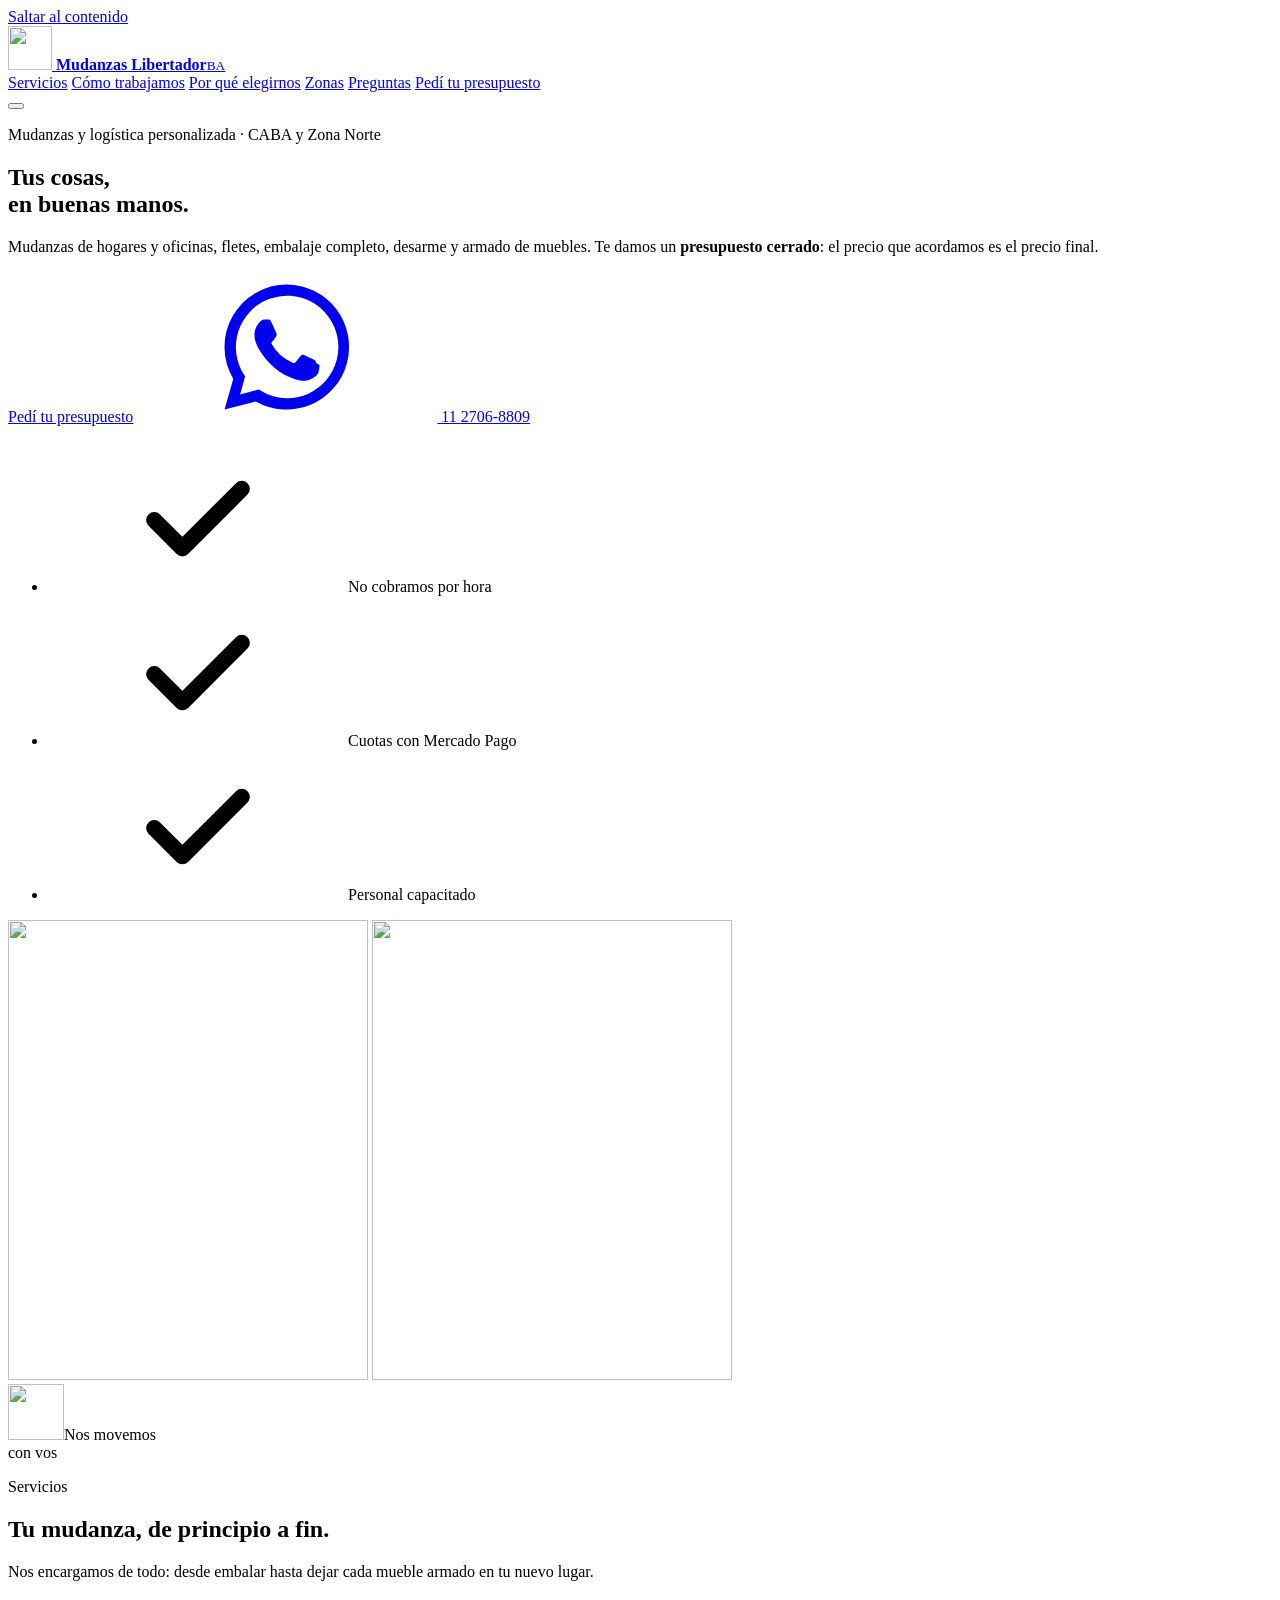
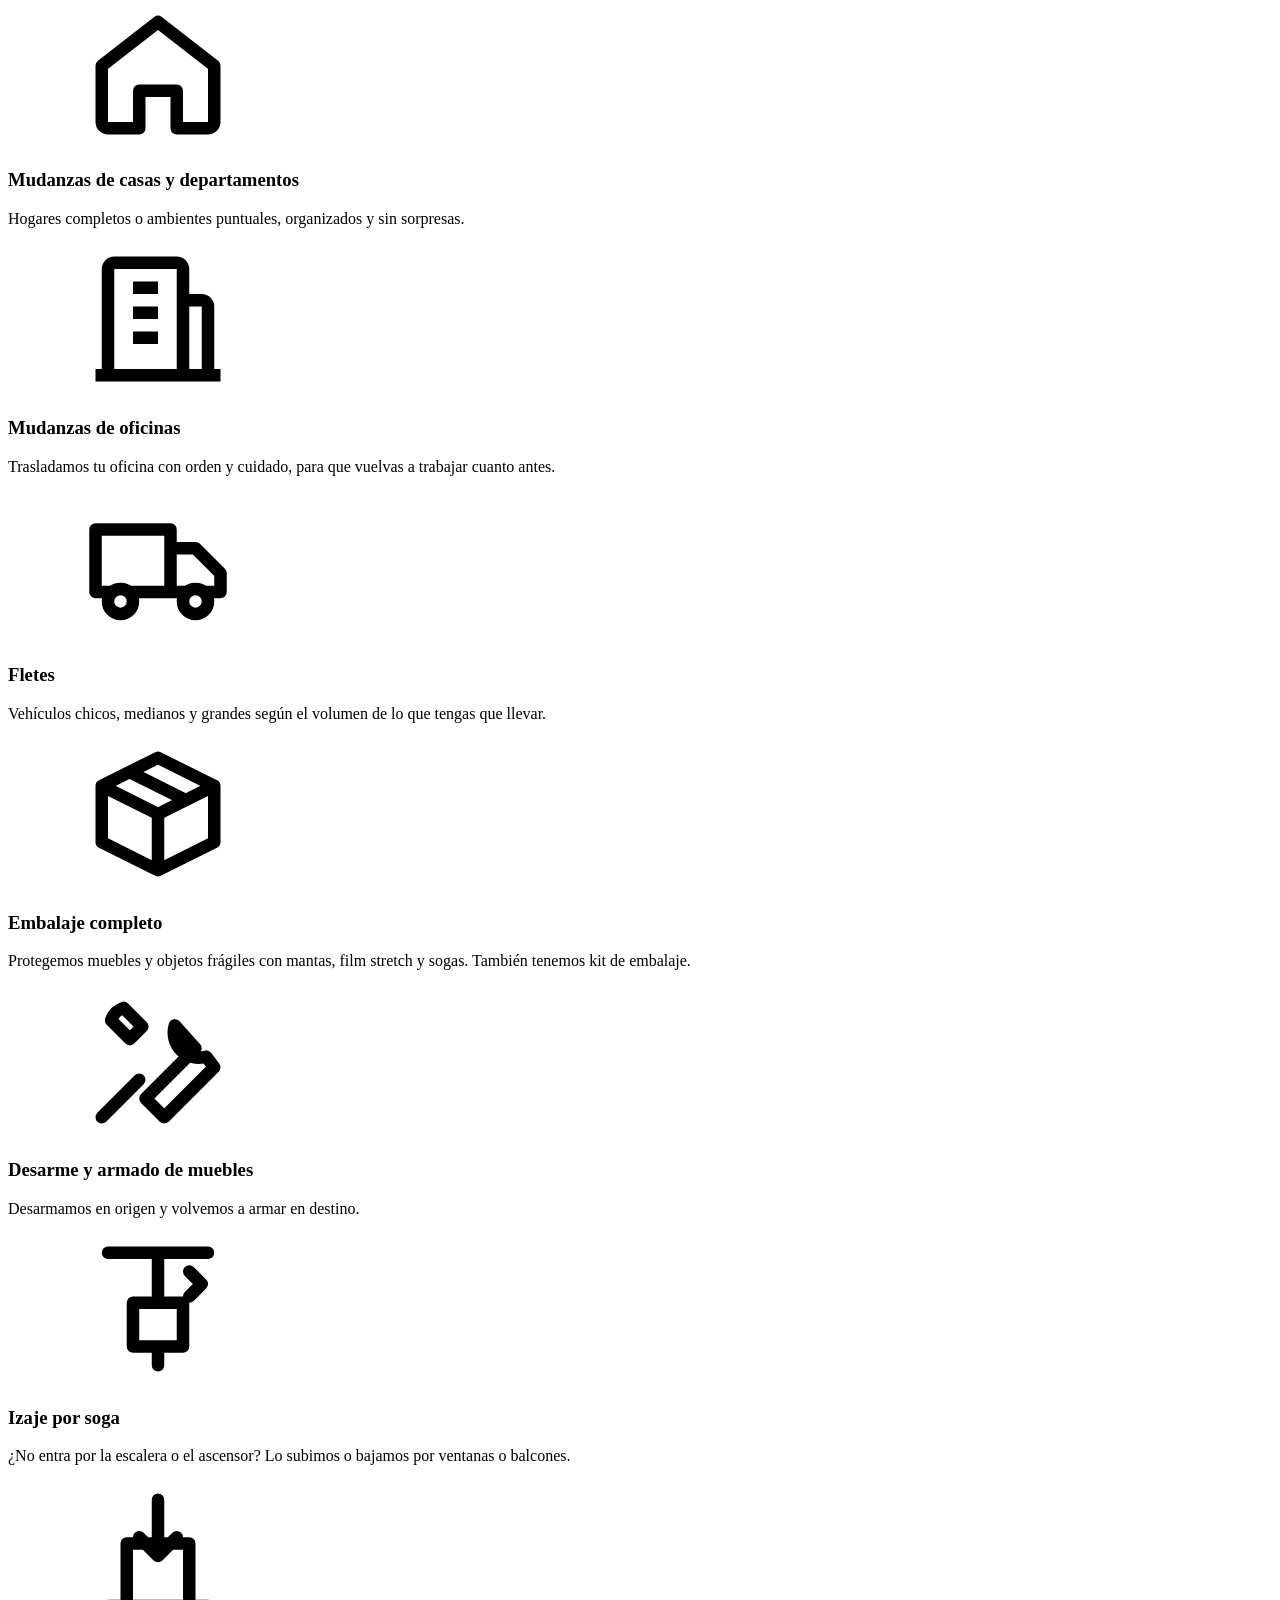
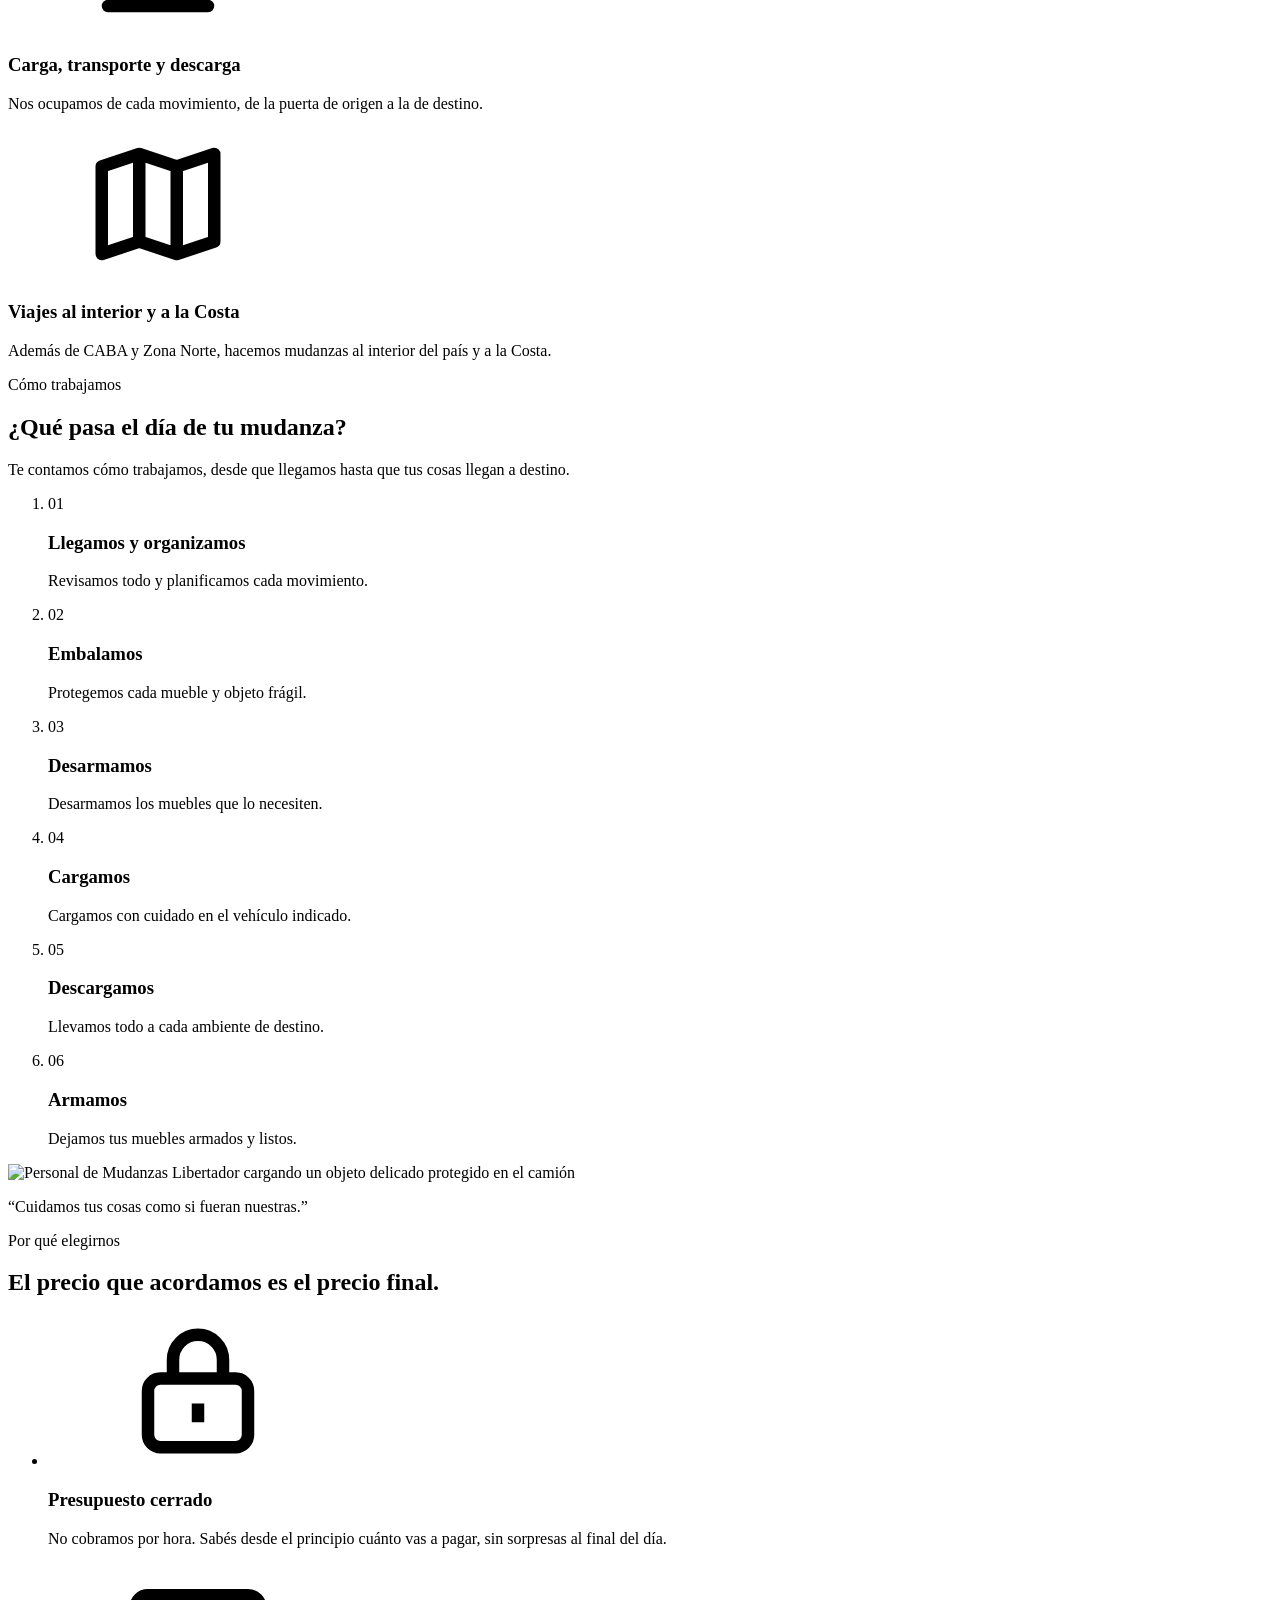
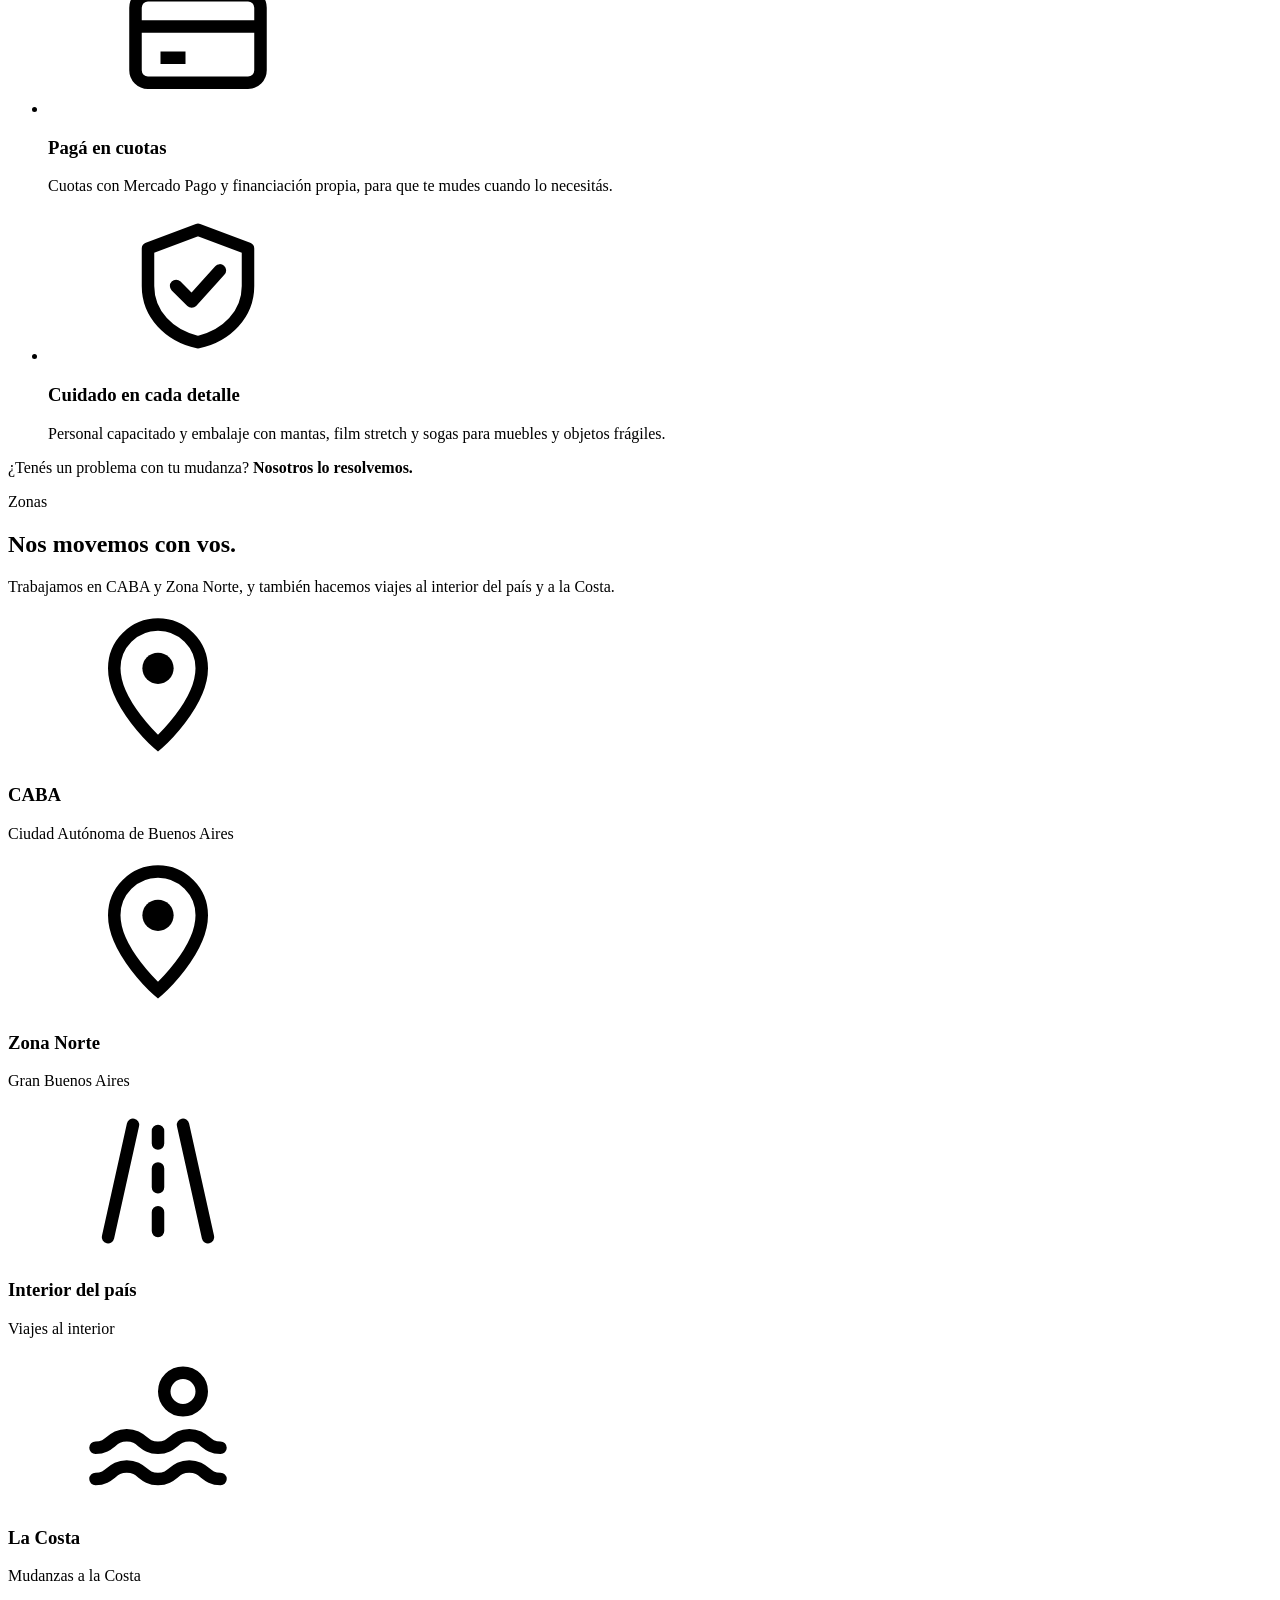
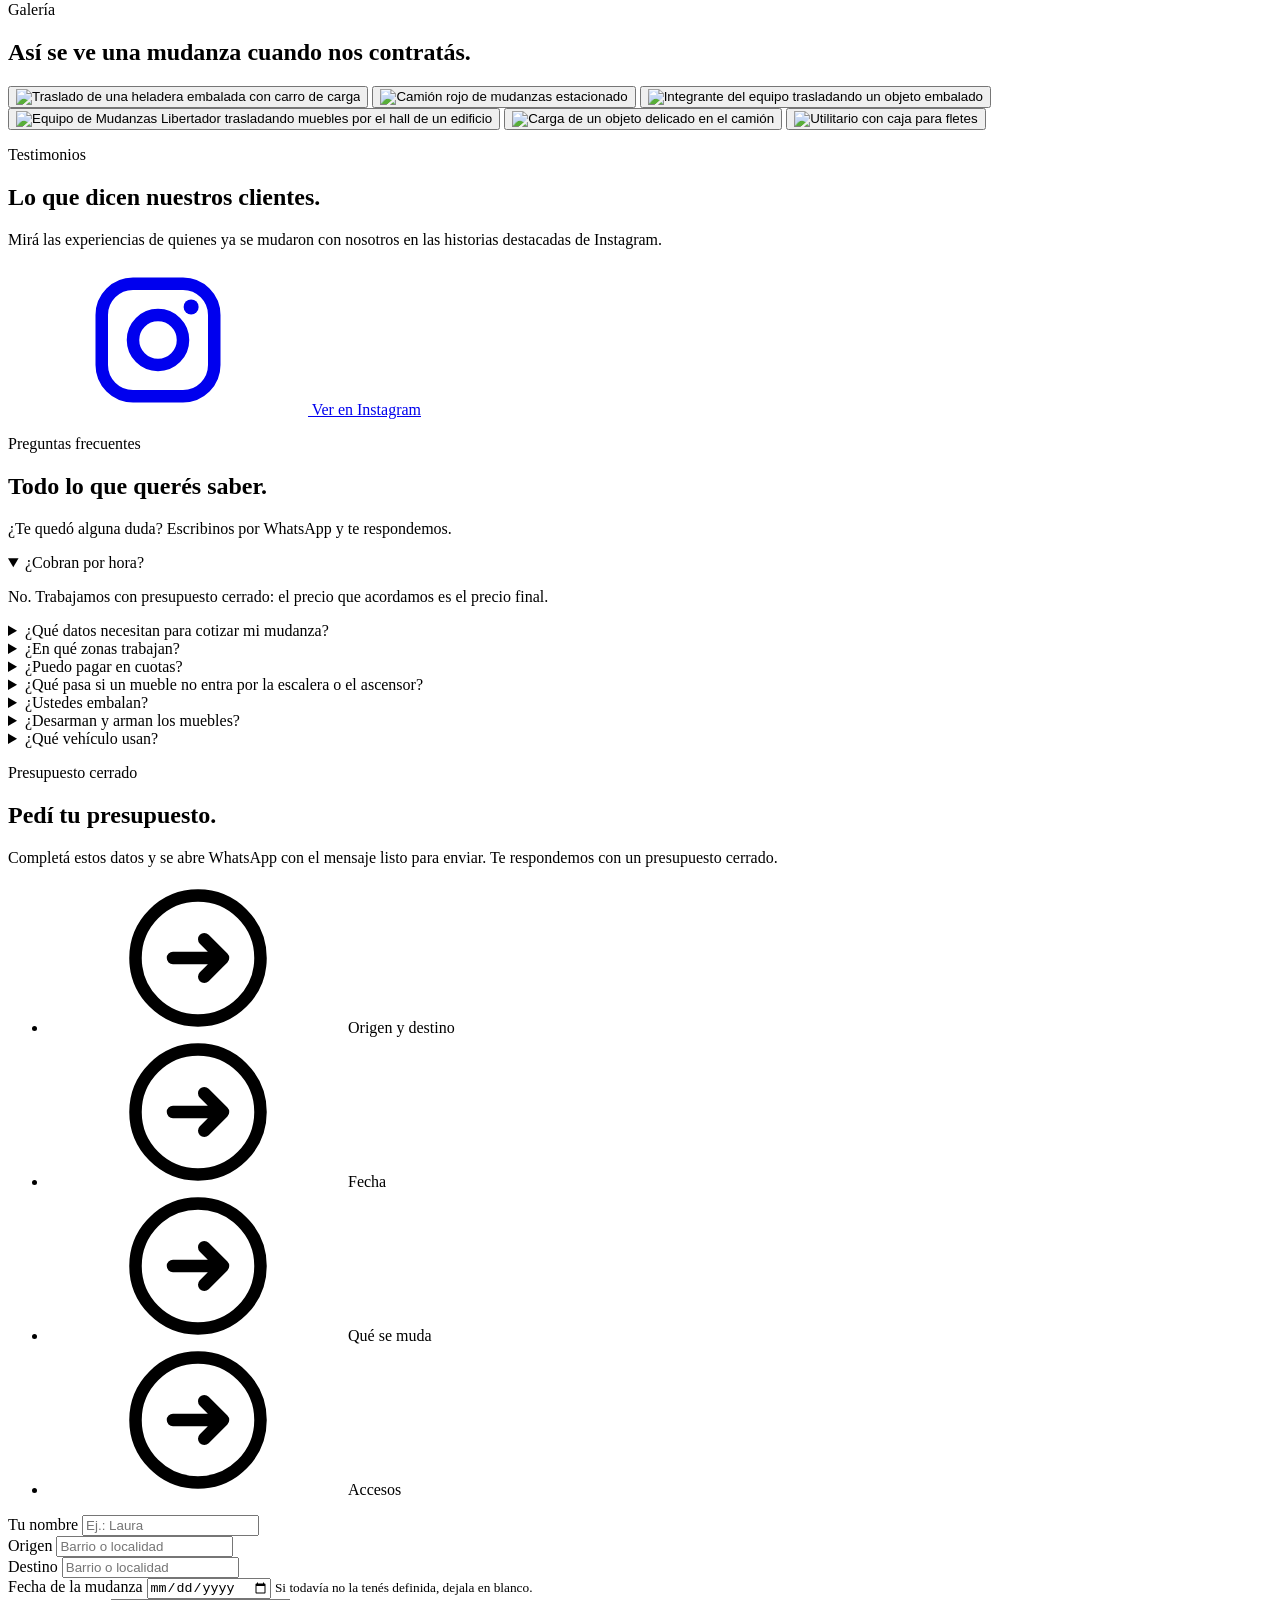
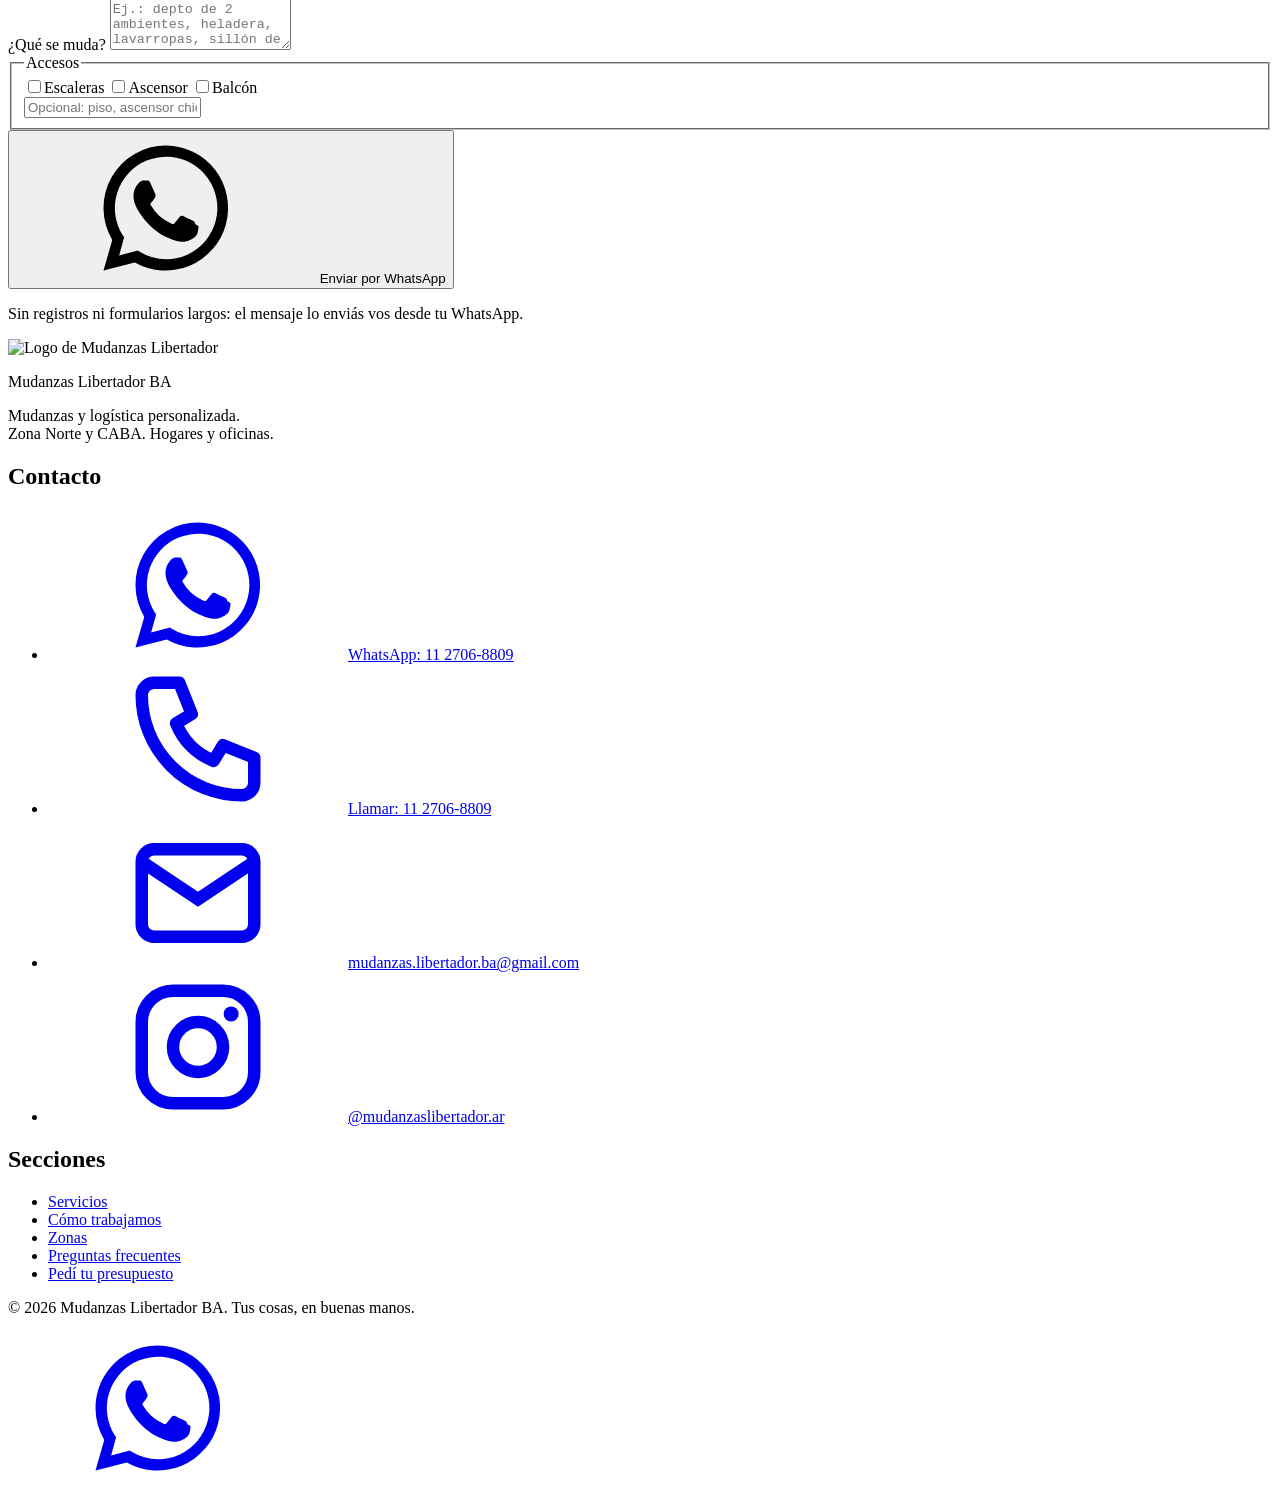
==== index.html @ f1f2b0ad "Add files via upload" ====
<!doctype html>
<html lang="es-AR">
<head>
  <meta charset="utf-8">
  <meta name="viewport" content="width=device-width, initial-scale=1, viewport-fit=cover">
  <title>Mudanzas Libertador BA | Mudanzas y fletes en CABA y Zona Norte</title>
  <meta name="description" content="Mudanzas y logística personalizada en CABA y Zona Norte. Hogares y oficinas, fletes, embalaje, desarme y armado de muebles e izaje por soga. Presupuesto cerrado: el precio que acordamos es el precio final.">
  <meta name="keywords" content="mudanzas, fletes, mudanzas CABA, mudanzas Zona Norte, embalaje, izaje por soga, mudanzas de oficinas, mudanzas al interior, mudanzas a la Costa">
  <meta name="theme-color" content="#0b0b0d">
  <meta name="robots" content="index, follow">
  <!-- REEMPLAZAR: cambiar https://www.tu-dominio.com.ar/ por el dominio definitivo (canonical, og:url, og:image y JSON-LD) -->
  <link rel="canonical" href="https://www.tu-dominio.com.ar/">
  <meta property="og:type" content="website">
  <meta property="og:locale" content="es_AR">
  <meta property="og:site_name" content="Mudanzas Libertador BA">
  <meta property="og:title" content="Mudanzas Libertador BA | Tus cosas, en buenas manos.">
  <meta property="og:description" content="Mudanzas y logística personalizada. Zona Norte y CABA. Hogares y oficinas. Presupuesto cerrado, no cobramos por hora.">
  <meta property="og:url" content="https://www.tu-dominio.com.ar/">
  <meta property="og:image" content="https://www.tu-dominio.com.ar/assets/img/og-image.jpg">
  <meta property="og:image:width" content="1200">
  <meta property="og:image:height" content="630">
  <meta name="twitter:card" content="summary_large_image">
  <link rel="icon" href="favicon.svg" type="image/svg+xml">
  <link rel="icon" href="assets/img/icon-32.png" sizes="32x32" type="image/png">
  <link rel="apple-touch-icon" href="assets/img/icon-180.png">
  <link rel="preconnect" href="https://fonts.googleapis.com">
  <link rel="preconnect" href="https://fonts.gstatic.com" crossorigin>
  <link href="https://fonts.googleapis.com/css2?family=Barlow+Condensed:wght@600;700;800&family=Inter:wght@400;500;600;700&display=swap" rel="stylesheet">
  <link rel="stylesheet" href="assets/css/styles.css">
  <script type="application/ld+json">
  {
    "@context": "https://schema.org",
    "@type": "MovingCompany",
    "name": "Mudanzas Libertador BA",
    "description": "Mudanzas y logística personalizada. Zona Norte y CABA. Hogares y oficinas.",
    "url": "https://www.tu-dominio.com.ar/",
    "image": "https://www.tu-dominio.com.ar/assets/img/og-image.jpg",
    "telephone": "+54 9 11 2706-8809",
    "email": "mudanzas.libertador.ba@gmail.com",
    "areaServed": ["Ciudad Autónoma de Buenos Aires", "Zona Norte, Gran Buenos Aires", "Interior de Argentina", "Costa Atlántica"],
    "paymentAccepted": "Mercado Pago, financiación propia",
    "sameAs": ["https://www.instagram.com/mudanzaslibertador.ar/"]
  }
  </script>
</head>
<body>
  <a class="skip" href="#contenido">Saltar al contenido</a>

  <header class="header" id="top">
    <div class="container header__inner">
      <a class="brand" href="#top" aria-label="Mudanzas Libertador BA, ir al inicio">
        <img src="assets/img/logo-mark.svg" alt="" width="44" height="44">
        <span class="brand__text"><strong>Mudanzas Libertador</strong><small>BA</small></span>
      </a>
      <nav class="nav" id="nav" aria-label="Principal">
        <a href="#servicios">Servicios</a>
        <a href="#como-trabajamos">Cómo trabajamos</a>
        <a href="#por-que">Por qué elegirnos</a>
        <a href="#zonas">Zonas</a>
        <a href="#preguntas">Preguntas</a>
        <a class="btn btn--red btn--sm nav__cta" href="#presupuesto">Pedí tu presupuesto</a>
      </nav>
      <button class="burger" id="burger" aria-label="Abrir menú" aria-expanded="false" aria-controls="nav"><span></span><span></span><span></span></button>
    </div>
  </header>

  <main id="contenido">
    <!-- HERO -->
    <section class="hero" aria-labelledby="hero-title">
      <div class="hero__flag" aria-hidden="true"></div>
      <div class="container hero__inner">
        <div class="hero__copy">
          <p class="eyebrow eyebrow--light">Mudanzas y logística personalizada · CABA y Zona Norte</p>
          <h1 id="hero-title">Tus cosas,<br><span class="hl">en buenas manos.</span></h1>
          <p class="hero__lead">Mudanzas de hogares y oficinas, fletes, embalaje completo, desarme y armado de muebles. Te damos un <strong>presupuesto cerrado</strong>: el precio que acordamos es el precio final.</p>
          <div class="hero__ctas">
            <a class="btn btn--red btn--lg" href="#presupuesto">Pedí tu presupuesto</a>
            <a class="btn btn--ghost btn--lg" href="https://wa.me/5491127068809?text=Hola%20Mudanzas%20Libertador%2C%20quiero%20consultar%20por%20una%20mudanza." target="_blank" rel="noopener">
              <svg class="i" aria-hidden="true"><use href="#i-wa"/></svg> 11 2706-8809
            </a>
          </div>
          <ul class="chips" aria-label="Ventajas">
            <li><svg class="i" aria-hidden="true"><use href="#i-check"/></svg>No cobramos por hora</li>
            <li><svg class="i" aria-hidden="true"><use href="#i-check"/></svg>Cuotas con Mercado Pago</li>
            <li><svg class="i" aria-hidden="true"><use href="#i-check"/></svg>Personal capacitado</li>
          </ul>
        </div>
        <div class="hero__media" aria-hidden="true">
          <picture class="hero__img hero__img--a"><source srcset="assets/img/heladera.webp" type="image/webp"><img src="assets/img/heladera.jpg" alt="" width="360" height="460" fetchpriority="high"></picture>
          <picture class="hero__img hero__img--b"><source srcset="assets/img/camion-rojo.webp" type="image/webp"><img src="assets/img/camion-rojo.jpg" alt="" width="360" height="460"></picture>
          <div class="hero__badge"><img src="assets/img/logo-mark.svg" alt="" width="56" height="56"><span>Nos movemos<br>con vos</span></div>
        </div>
      </div>
    </section>

    <!-- SERVICIOS -->
    <section class="section" id="servicios" aria-labelledby="servicios-title">
      <div class="container">
        <header class="section__head">
          <p class="eyebrow">Servicios</p>
          <h2 id="servicios-title">Tu mudanza, <span class="hl">de principio a fin.</span></h2>
          <p class="section__lead">Nos encargamos de todo: desde embalar hasta dejar cada mueble armado en tu nuevo lugar.</p>
        </header>
        <div class="cards">
          <article class="card"><span class="card__icon"><svg class="i" aria-hidden="true"><use href="#i-home"/></svg></span><h3>Mudanzas de casas y departamentos</h3><p>Hogares completos o ambientes puntuales, organizados y sin sorpresas.</p></article>
          <article class="card"><span class="card__icon"><svg class="i" aria-hidden="true"><use href="#i-office"/></svg></span><h3>Mudanzas de oficinas</h3><p>Trasladamos tu oficina con orden y cuidado, para que vuelvas a trabajar cuanto antes.</p></article>
          <article class="card"><span class="card__icon"><svg class="i" aria-hidden="true"><use href="#i-truck"/></svg></span><h3>Fletes</h3><p>Vehículos chicos, medianos y grandes según el volumen de lo que tengas que llevar.</p></article>
          <article class="card"><span class="card__icon"><svg class="i" aria-hidden="true"><use href="#i-box"/></svg></span><h3>Embalaje completo</h3><p>Protegemos muebles y objetos frágiles con mantas, film stretch y sogas. También tenemos kit de embalaje.</p></article>
          <article class="card"><span class="card__icon"><svg class="i" aria-hidden="true"><use href="#i-tool"/></svg></span><h3>Desarme y armado de muebles</h3><p>Desarmamos en origen y volvemos a armar en destino.</p></article>
          <article class="card"><span class="card__icon"><svg class="i" aria-hidden="true"><use href="#i-rope"/></svg></span><h3>Izaje por soga</h3><p>¿No entra por la escalera o el ascensor? Lo subimos o bajamos por ventanas o balcones.</p></article>
          <article class="card"><span class="card__icon"><svg class="i" aria-hidden="true"><use href="#i-load"/></svg></span><h3>Carga, transporte y descarga</h3><p>Nos ocupamos de cada movimiento, de la puerta de origen a la de destino.</p></article>
          <article class="card"><span class="card__icon"><svg class="i" aria-hidden="true"><use href="#i-map"/></svg></span><h3>Viajes al interior y a la Costa</h3><p>Además de CABA y Zona Norte, hacemos mudanzas al interior del país y a la Costa.</p></article>
        </div>
      </div>
    </section>

    <!-- COMO TRABAJAMOS -->
    <section class="section section--dark" id="como-trabajamos" aria-labelledby="pasos-title">
      <div class="container">
        <header class="section__head">
          <p class="eyebrow eyebrow--light">Cómo trabajamos</p>
          <h2 id="pasos-title">¿Qué pasa <span class="hl">el día de tu mudanza?</span></h2>
          <p class="section__lead">Te contamos cómo trabajamos, desde que llegamos hasta que tus cosas llegan a destino.</p>
        </header>
        <ol class="steps">
          <li class="step"><span class="step__n">01</span><h3>Llegamos y organizamos</h3><p>Revisamos todo y planificamos cada movimiento.</p></li>
          <li class="step"><span class="step__n">02</span><h3>Embalamos</h3><p>Protegemos cada mueble y objeto frágil.</p></li>
          <li class="step"><span class="step__n">03</span><h3>Desarmamos</h3><p>Desarmamos los muebles que lo necesiten.</p></li>
          <li class="step"><span class="step__n">04</span><h3>Cargamos</h3><p>Cargamos con cuidado en el vehículo indicado.</p></li>
          <li class="step"><span class="step__n">05</span><h3>Descargamos</h3><p>Llevamos todo a cada ambiente de destino.</p></li>
          <li class="step"><span class="step__n">06</span><h3>Armamos</h3><p>Dejamos tus muebles armados y listos.</p></li>
        </ol>
      </div>
    </section>

    <!-- POR QUE ELEGIRNOS -->
    <section class="section" id="por-que" aria-labelledby="porque-title">
      <div class="container why">
        <div class="why__media">
          <picture><source srcset="assets/img/carga-camion.webp" type="image/webp"><img src="assets/img/carga-camion.jpg" alt="Personal de Mudanzas Libertador cargando un objeto delicado protegido en el camión" width="360" height="460" loading="lazy"></picture>
          <p class="why__quote">“Cuidamos tus cosas como si fueran nuestras.”</p>
        </div>
        <div class="why__copy">
          <p class="eyebrow">Por qué elegirnos</p>
          <h2 id="porque-title">El precio que acordamos <span class="hl">es el precio final.</span></h2>
          <ul class="why__list">
            <li><span class="why__icon"><svg class="i" aria-hidden="true"><use href="#i-lock"/></svg></span><div><h3>Presupuesto cerrado</h3><p>No cobramos por hora. Sabés desde el principio cuánto vas a pagar, sin sorpresas al final del día.</p></div></li>
            <li><span class="why__icon"><svg class="i" aria-hidden="true"><use href="#i-card"/></svg></span><div><h3>Pagá en cuotas</h3><p>Cuotas con Mercado Pago y financiación propia, para que te mudes cuando lo necesitás.</p></div></li>
            <li><span class="why__icon"><svg class="i" aria-hidden="true"><use href="#i-shield"/></svg></span><div><h3>Cuidado en cada detalle</h3><p>Personal capacitado y embalaje con mantas, film stretch y sogas para muebles y objetos frágiles.</p></div></li>
          </ul>
          <p class="why__problem">¿Tenés un problema con tu mudanza? <strong>Nosotros lo resolvemos.</strong></p>
        </div>
      </div>
    </section>

    <!-- ZONAS -->
    <section class="section section--soft" id="zonas" aria-labelledby="zonas-title">
      <div class="container">
        <header class="section__head">
          <p class="eyebrow">Zonas</p>
          <h2 id="zonas-title">Nos movemos <span class="hl">con vos.</span></h2>
          <p class="section__lead">Trabajamos en CABA y Zona Norte, y también hacemos viajes al interior del país y a la Costa.</p>
        </header>
        <div class="zones">
          <div class="zone zone--main"><svg class="i" aria-hidden="true"><use href="#i-pin"/></svg><h3>CABA</h3><p>Ciudad Autónoma de Buenos Aires</p></div>
          <div class="zone zone--main"><svg class="i" aria-hidden="true"><use href="#i-pin"/></svg><h3>Zona Norte</h3><p>Gran Buenos Aires</p></div>
          <div class="zone"><svg class="i" aria-hidden="true"><use href="#i-road"/></svg><h3>Interior del país</h3><p>Viajes al interior</p></div>
          <div class="zone"><svg class="i" aria-hidden="true"><use href="#i-wave"/></svg><h3>La Costa</h3><p>Mudanzas a la Costa</p></div>
        </div>
      </div>
    </section>

    <!-- GALERIA -->
    <section class="section" id="galeria" aria-labelledby="galeria-title">
      <div class="container">
        <header class="section__head">
          <p class="eyebrow">Galería</p>
          <h2 id="galeria-title">Así se ve una mudanza <span class="hl">cuando nos contratás.</span></h2>
        </header>
        <div class="gallery">
          <button class="gallery__item" data-full="assets/img/heladera.jpg" aria-label="Ampliar: traslado de heladera con carro"><picture><source srcset="assets/img/heladera.webp" type="image/webp"><img src="assets/img/heladera.jpg" alt="Traslado de una heladera embalada con carro de carga" width="360" height="460" loading="lazy"></picture></button>
          <button class="gallery__item" data-full="assets/img/camion-rojo.jpg" aria-label="Ampliar: camión de mudanzas"><picture><source srcset="assets/img/camion-rojo.webp" type="image/webp"><img src="assets/img/camion-rojo.jpg" alt="Camión rojo de mudanzas estacionado" width="360" height="460" loading="lazy"></picture></button>
          <button class="gallery__item" data-full="assets/img/traslado-caja.jpg" aria-label="Ampliar: traslado de objetos embalados"><picture><source srcset="assets/img/traslado-caja.webp" type="image/webp"><img src="assets/img/traslado-caja.jpg" alt="Integrante del equipo trasladando un objeto embalado" width="360" height="460" loading="lazy"></picture></button>
          <button class="gallery__item" data-full="assets/img/equipo-pasillo.jpg" aria-label="Ampliar: equipo trabajando en un edificio"><picture><source srcset="assets/img/equipo-pasillo.webp" type="image/webp"><img src="assets/img/equipo-pasillo.jpg" alt="Equipo de Mudanzas Libertador trasladando muebles por el hall de un edificio" width="361" height="460" loading="lazy"></picture></button>
          <button class="gallery__item" data-full="assets/img/carga-camion.jpg" aria-label="Ampliar: carga en el camión"><picture><source srcset="assets/img/carga-camion.webp" type="image/webp"><img src="assets/img/carga-camion.jpg" alt="Carga de un objeto delicado en el camión" width="360" height="460" loading="lazy"></picture></button>
          <button class="gallery__item" data-full="assets/img/camion-bn.jpg" aria-label="Ampliar: utilitario para fletes"><picture><source srcset="assets/img/camion-bn.webp" type="image/webp"><img src="assets/img/camion-bn.jpg" alt="Utilitario con caja para fletes" width="360" height="460" loading="lazy"></picture></button>
        </div>
      </div>
    </section>

    <!-- TESTIMONIOS: PLACEHOLDER. Reemplazar por reseñas reales (nombre, barrio, texto) con permiso de los clientes. -->
    <section class="section section--soft testimonials" id="testimonios" aria-labelledby="testimonios-title">
      <div class="container testimonials__inner">
        <div>
          <p class="eyebrow">Testimonios</p>
          <h2 id="testimonios-title">Lo que dicen <span class="hl">nuestros clientes.</span></h2>
          <p class="section__lead">Mirá las experiencias de quienes ya se mudaron con nosotros en las historias destacadas de Instagram.</p>
        </div>
        <a class="btn btn--blue btn--lg" href="https://www.instagram.com/mudanzaslibertador.ar/" target="_blank" rel="noopener"><svg class="i" aria-hidden="true"><use href="#i-ig"/></svg> Ver en Instagram</a>
      </div>
    </section>

    <!-- FAQ -->
    <section class="section" id="preguntas" aria-labelledby="faq-title">
      <div class="container faq-wrap">
        <header class="section__head section__head--left">
          <p class="eyebrow">Preguntas frecuentes</p>
          <h2 id="faq-title">Todo lo que <span class="hl">querés saber.</span></h2>
          <p class="section__lead">¿Te quedó alguna duda? Escribinos por WhatsApp y te respondemos.</p>
        </header>
        <div class="faq">
          <details open><summary>¿Cobran por hora?</summary><p>No. Trabajamos con presupuesto cerrado: el precio que acordamos es el precio final.</p></details>
          <details><summary>¿Qué datos necesitan para cotizar mi mudanza?</summary><p>Origen y destino, fecha, qué se muda y los accesos (escaleras, ascensor, balcón). Podés completarlos en el <a href="#presupuesto">formulario de presupuesto</a> y nos llegan directo por WhatsApp.</p></details>
          <details><summary>¿En qué zonas trabajan?</summary><p>En CABA y Zona Norte. También hacemos viajes al interior del país y a la Costa.</p></details>
          <details><summary>¿Puedo pagar en cuotas?</summary><p>Sí, con Mercado Pago y también con financiación propia. Consultanos las opciones al pedir tu presupuesto.</p></details>
          <details><summary>¿Qué pasa si un mueble no entra por la escalera o el ascensor?</summary><p>Hacemos izaje por soga: subimos o bajamos el mueble por ventanas o balcones.</p></details>
          <details><summary>¿Ustedes embalan?</summary><p>Sí. Hacemos embalaje completo y protegemos muebles y objetos frágiles con mantas, film stretch y sogas. También tenemos kit de embalaje.</p></details>
          <details><summary>¿Desarman y arman los muebles?</summary><p>Sí, los desarmamos en origen y los volvemos a armar en destino.</p></details>
          <details><summary>¿Qué vehículo usan?</summary><p>Tenemos vehículos chicos, medianos y grandes, y elegimos el indicado según el volumen de tu mudanza o flete.</p></details>
        </div>
      </div>
    </section>

    <!-- PRESUPUESTO -->
    <section class="section section--dark quote" id="presupuesto" aria-labelledby="quote-title">
      <div class="container quote__inner">
        <div class="quote__copy">
          <p class="eyebrow eyebrow--light">Presupuesto cerrado</p>
          <h2 id="quote-title">Pedí tu <span class="hl">presupuesto.</span></h2>
          <p class="section__lead">Completá estos datos y se abre WhatsApp con el mensaje listo para enviar. Te respondemos con un presupuesto cerrado.</p>
          <ul class="quote__need">
            <li><svg class="i" aria-hidden="true"><use href="#i-arrow"/></svg>Origen y destino</li>
            <li><svg class="i" aria-hidden="true"><use href="#i-arrow"/></svg>Fecha</li>
            <li><svg class="i" aria-hidden="true"><use href="#i-arrow"/></svg>Qué se muda</li>
            <li><svg class="i" aria-hidden="true"><use href="#i-arrow"/></svg>Accesos</li>
          </ul>
        </div>
        <form class="form" id="quote-form" novalidate>
          <div class="field field--full">
            <label for="f-nombre">Tu nombre</label>
            <input id="f-nombre" name="nombre" type="text" autocomplete="name" placeholder="Ej.: Laura" required>
          </div>
          <div class="field">
            <label for="f-origen">Origen</label>
            <input id="f-origen" name="origen" type="text" placeholder="Barrio o localidad" required>
          </div>
          <div class="field">
            <label for="f-destino">Destino</label>
            <input id="f-destino" name="destino" type="text" placeholder="Barrio o localidad" required>
          </div>
          <div class="field field--full">
            <label for="f-fecha">Fecha de la mudanza</label>
            <input id="f-fecha" name="fecha" type="date">
            <small class="hint">Si todavía no la tenés definida, dejala en blanco.</small>
          </div>
          <div class="field field--full">
            <label for="f-que">¿Qué se muda?</label>
            <textarea id="f-que" name="que" rows="3" placeholder="Ej.: depto de 2 ambientes, heladera, lavarropas, sillón de 3 cuerpos, 10 cajas" required></textarea>
          </div>
          <fieldset class="field field--full">
            <legend>Accesos</legend>
            <div class="checks">
              <label class="check"><input type="checkbox" name="accesos" value="Escaleras"><span>Escaleras</span></label>
              <label class="check"><input type="checkbox" name="accesos" value="Ascensor"><span>Ascensor</span></label>
              <label class="check"><input type="checkbox" name="accesos" value="Balcón"><span>Balcón</span></label>
            </div>
            <input id="f-accesos-det" name="accesos_detalle" type="text" aria-label="Detalle de accesos" placeholder="Opcional: piso, ascensor chico, etc.">
          </fieldset>
          <p class="form__error" id="form-error" role="alert" hidden></p>
          <button class="btn btn--red btn--lg btn--block" type="submit"><svg class="i" aria-hidden="true"><use href="#i-wa"/></svg> Enviar por WhatsApp</button>
          <p class="form__note">Sin registros ni formularios largos: el mensaje lo enviás vos desde tu WhatsApp.</p>
        </form>
      </div>
    </section>
  </main>

  <!-- FOOTER / CONTACTO -->
  <footer class="footer" id="contacto">
    <div class="container footer__inner">
      <div class="footer__brand">
        <img src="assets/img/logo.jpg" alt="Logo de Mudanzas Libertador" width="96" height="96" loading="lazy">
        <div>
          <p class="footer__name">Mudanzas Libertador BA</p>
          <p>Mudanzas y logística personalizada.<br>Zona Norte y CABA. Hogares y oficinas.</p>
        </div>
      </div>
      <div>
        <h2 class="footer__title">Contacto</h2>
        <ul class="footer__list">
          <li><a href="https://wa.me/5491127068809" target="_blank" rel="noopener"><svg class="i" aria-hidden="true"><use href="#i-wa"/></svg>WhatsApp: 11 2706-8809</a></li>
          <li><a href="tel:+5491127068809"><svg class="i" aria-hidden="true"><use href="#i-phone"/></svg>Llamar: 11 2706-8809</a></li>
          <li><a href="mailto:mudanzas.libertador.ba@gmail.com"><svg class="i" aria-hidden="true"><use href="#i-mail"/></svg>mudanzas.libertador.ba@gmail.com</a></li>
          <li><a href="https://www.instagram.com/mudanzaslibertador.ar/" target="_blank" rel="noopener"><svg class="i" aria-hidden="true"><use href="#i-ig"/></svg>@mudanzaslibertador.ar</a></li>
        </ul>
      </div>
      <div>
        <h2 class="footer__title">Secciones</h2>
        <ul class="footer__list footer__list--plain">
          <li><a href="#servicios">Servicios</a></li>
          <li><a href="#como-trabajamos">Cómo trabajamos</a></li>
          <li><a href="#zonas">Zonas</a></li>
          <li><a href="#preguntas">Preguntas frecuentes</a></li>
          <li><a href="#presupuesto">Pedí tu presupuesto</a></li>
        </ul>
      </div>
    </div>
    <div class="container footer__bottom">
      <p>© <span id="year">2026</span> Mudanzas Libertador BA. Tus cosas, en buenas manos.</p>
    </div>
  </footer>

  <a class="wa-float" href="https://wa.me/5491127068809?text=Hola%20Mudanzas%20Libertador%2C%20quiero%20consultar%20por%20una%20mudanza." target="_blank" rel="noopener" aria-label="Escribinos por WhatsApp">
    <svg aria-hidden="true"><use href="#i-wa"/></svg>
  </a>

  <dialog class="lightbox" id="lightbox" aria-label="Imagen ampliada">
    <button class="lightbox__close" id="lightbox-close" aria-label="Cerrar">×</button>
    <img id="lightbox-img" src="" alt="">
  </dialog>

  <!-- Iconos -->
  <svg width="0" height="0" style="position:absolute" aria-hidden="true">
    <symbol id="i-check" viewBox="0 0 24 24"><path fill="none" stroke="currentColor" stroke-width="2.6" stroke-linecap="round" stroke-linejoin="round" d="M5 12.5l4.5 4.5L19 7.5"/></symbol>
    <symbol id="i-arrow" viewBox="0 0 24 24"><circle cx="12" cy="12" r="10" fill="none" stroke="currentColor" stroke-width="2"/><path fill="none" stroke="currentColor" stroke-width="2" stroke-linecap="round" stroke-linejoin="round" d="M8 12h8m-3-3l3 3-3 3"/></symbol>
    <symbol id="i-home" viewBox="0 0 24 24"><path fill="none" stroke="currentColor" stroke-width="2" stroke-linejoin="round" d="M3 11l9-7 9 7v9a1 1 0 0 1-1 1h-5v-6H9v6H4a1 1 0 0 1-1-1z"/></symbol>
    <symbol id="i-office" viewBox="0 0 24 24"><path fill="none" stroke="currentColor" stroke-width="2" stroke-linejoin="round" d="M4 21V4a1 1 0 0 1 1-1h10a1 1 0 0 1 1 1v17M16 9h3a1 1 0 0 1 1 1v11M2 21h20M8 7h4M8 11h4M8 15h4"/></symbol>
    <symbol id="i-truck" viewBox="0 0 24 24"><path fill="none" stroke="currentColor" stroke-width="2" stroke-linejoin="round" d="M2 6h12v10H2zM14 9h4l4 4v3h-8"/><circle cx="6" cy="17.5" r="2" fill="#fff" stroke="currentColor" stroke-width="2"/><circle cx="18" cy="17.5" r="2" fill="#fff" stroke="currentColor" stroke-width="2"/></symbol>
    <symbol id="i-box" viewBox="0 0 24 24"><path fill="none" stroke="currentColor" stroke-width="2" stroke-linejoin="round" d="M3 7.5L12 3l9 4.5v9L12 21l-9-4.5zM3 7.5L12 12l9-4.5M12 12v9M7.5 5.3l9 4.5"/></symbol>
    <symbol id="i-tool" viewBox="0 0 24 24"><path fill="none" stroke="currentColor" stroke-width="2" stroke-linecap="round" stroke-linejoin="round" d="M14.7 6.3a4 4 0 0 0 5 5L21 13l-8 8-3-3 8-8zM3 21l6-6M6.5 3.5l3 3-2 2-3-3a3 3 0 0 1 2-2z"/></symbol>
    <symbol id="i-rope" viewBox="0 0 24 24"><path fill="none" stroke="currentColor" stroke-width="2" stroke-linecap="round" stroke-linejoin="round" d="M4 3h16M12 3v8M8 11h8v7H8zM12 18v3M17 6l2 2-2 2"/></symbol>
    <symbol id="i-load" viewBox="0 0 24 24"><path fill="none" stroke="currentColor" stroke-width="2" stroke-linecap="round" stroke-linejoin="round" d="M4 20h16M7 20V10h10v10M12 3v9m-3-3l3 3 3-3"/></symbol>
    <symbol id="i-map" viewBox="0 0 24 24"><path fill="none" stroke="currentColor" stroke-width="2" stroke-linejoin="round" d="M9 4L3 6v14l6-2 6 2 6-2V4l-6 2zM9 4v14M15 6v14"/></symbol>
    <symbol id="i-lock" viewBox="0 0 24 24"><rect x="4" y="10" width="16" height="11" rx="2" fill="none" stroke="currentColor" stroke-width="2"/><path fill="none" stroke="currentColor" stroke-width="2" d="M8 10V7a4 4 0 0 1 8 0v3M12 14v3"/></symbol>
    <symbol id="i-card" viewBox="0 0 24 24"><rect x="2" y="5" width="20" height="14" rx="2" fill="none" stroke="currentColor" stroke-width="2"/><path fill="none" stroke="currentColor" stroke-width="2" d="M2 10h20M6 15h4"/></symbol>
    <symbol id="i-shield" viewBox="0 0 24 24"><path fill="none" stroke="currentColor" stroke-width="2" stroke-linejoin="round" d="M12 3l8 3v6c0 4.5-3.4 8-8 9-4.6-1-8-4.5-8-9V6z"/><path fill="none" stroke="currentColor" stroke-width="2" stroke-linecap="round" stroke-linejoin="round" d="M8.5 12l2.5 2.5 4.5-5"/></symbol>
    <symbol id="i-pin" viewBox="0 0 24 24"><path fill="none" stroke="currentColor" stroke-width="2" d="M12 21s7-6.2 7-12a7 7 0 0 0-14 0c0 5.8 7 12 7 12z"/><circle cx="12" cy="9" r="2.5" fill="currentColor"/></symbol>
    <symbol id="i-road" viewBox="0 0 24 24"><path fill="none" stroke="currentColor" stroke-width="2" stroke-linecap="round" d="M8 3L4 21M16 3l4 18M12 4v2M12 10v3M12 17v3"/></symbol>
    <symbol id="i-wave" viewBox="0 0 24 24"><path fill="none" stroke="currentColor" stroke-width="2" stroke-linecap="round" d="M2 15c2.5 0 2.5-2 5-2s2.5 2 5 2 2.5-2 5-2 2.5 2 5 2M2 20c2.5 0 2.5-2 5-2s2.5 2 5 2 2.5-2 5-2 2.5 2 5 2"/><circle cx="16" cy="6" r="3" fill="none" stroke="currentColor" stroke-width="2"/></symbol>
    <symbol id="i-phone" viewBox="0 0 24 24"><path fill="none" stroke="currentColor" stroke-width="2" stroke-linejoin="round" d="M5 3h4l2 5-2.5 1.5a11 11 0 0 0 6 6L16 13l5 2v4a2 2 0 0 1-2 2A16 16 0 0 1 3 5a2 2 0 0 1 2-2z"/></symbol>
    <symbol id="i-mail" viewBox="0 0 24 24"><rect x="3" y="5" width="18" height="14" rx="2" fill="none" stroke="currentColor" stroke-width="2"/><path fill="none" stroke="currentColor" stroke-width="2" d="M3 7l9 6 9-6"/></symbol>
    <symbol id="i-ig" viewBox="0 0 24 24"><rect x="3" y="3" width="18" height="18" rx="5" fill="none" stroke="currentColor" stroke-width="2"/><circle cx="12" cy="12" r="4" fill="none" stroke="currentColor" stroke-width="2"/><circle cx="17.3" cy="6.7" r="1.2" fill="currentColor"/></symbol>
    <symbol id="i-wa" viewBox="0 0 24 24"><path fill="currentColor" d="M12 2a10 10 0 0 0-8.6 15.1L2 22l5-1.3A10 10 0 1 0 12 2zm0 18.2a8.2 8.2 0 0 1-4.2-1.2l-.3-.2-3 .8.8-2.9-.2-.3A8.2 8.2 0 1 1 12 20.2zm4.5-6.1c-.2-.1-1.5-.7-1.7-.8-.2-.1-.4-.1-.6.1l-.8 1c-.1.2-.3.2-.5.1a6.7 6.7 0 0 1-3.3-2.9c-.3-.4.2-.4.7-1.4.1-.2 0-.3 0-.4l-.8-1.8c-.2-.5-.4-.4-.6-.4h-.5c-.2 0-.4.1-.7.3-.2.3-.9.9-.9 2.2s.9 2.5 1 2.7c.1.2 1.8 2.8 4.4 3.9 1.6.7 2.3.8 3.1.6.5-.1 1.5-.6 1.7-1.2.2-.6.2-1.1.2-1.2-.1-.1-.3-.2-.5-.3z"/></symbol>
  </svg>

  <script src="assets/js/main.js" defer></script>
</body>
</html>
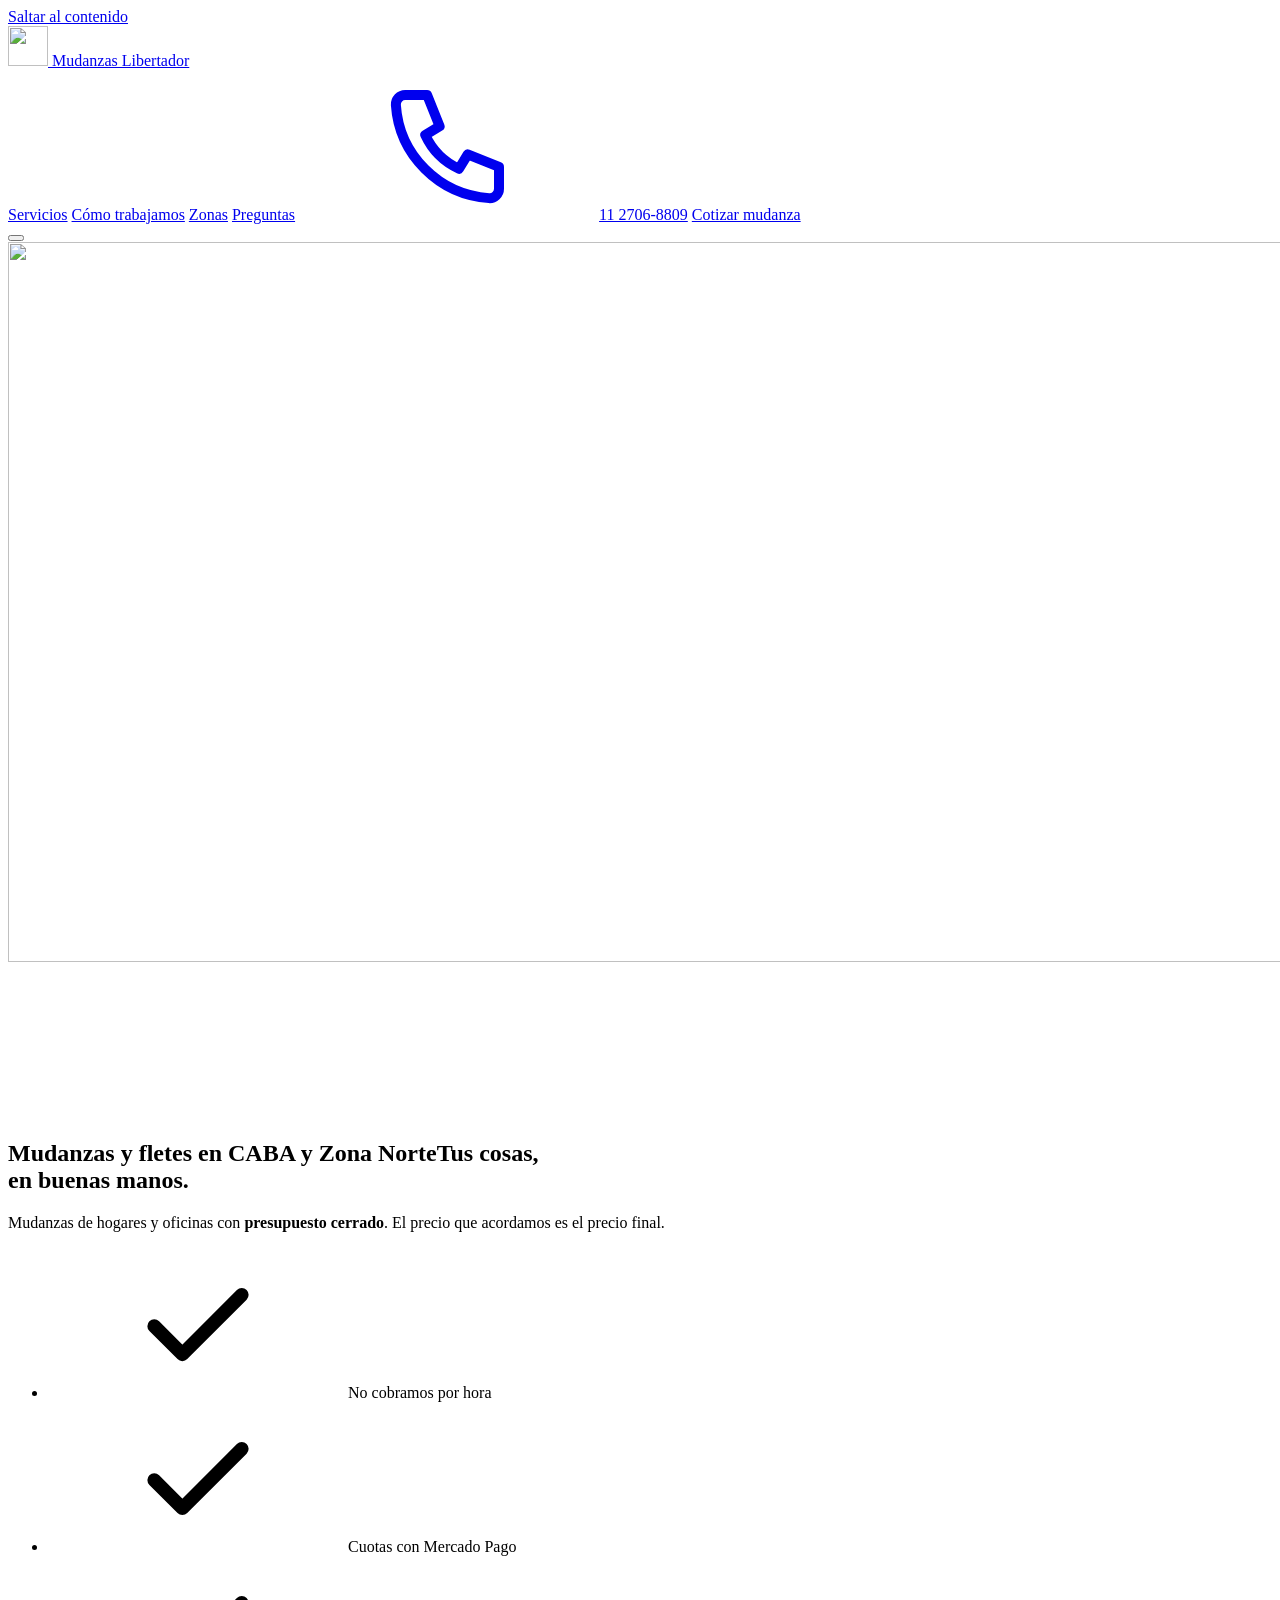
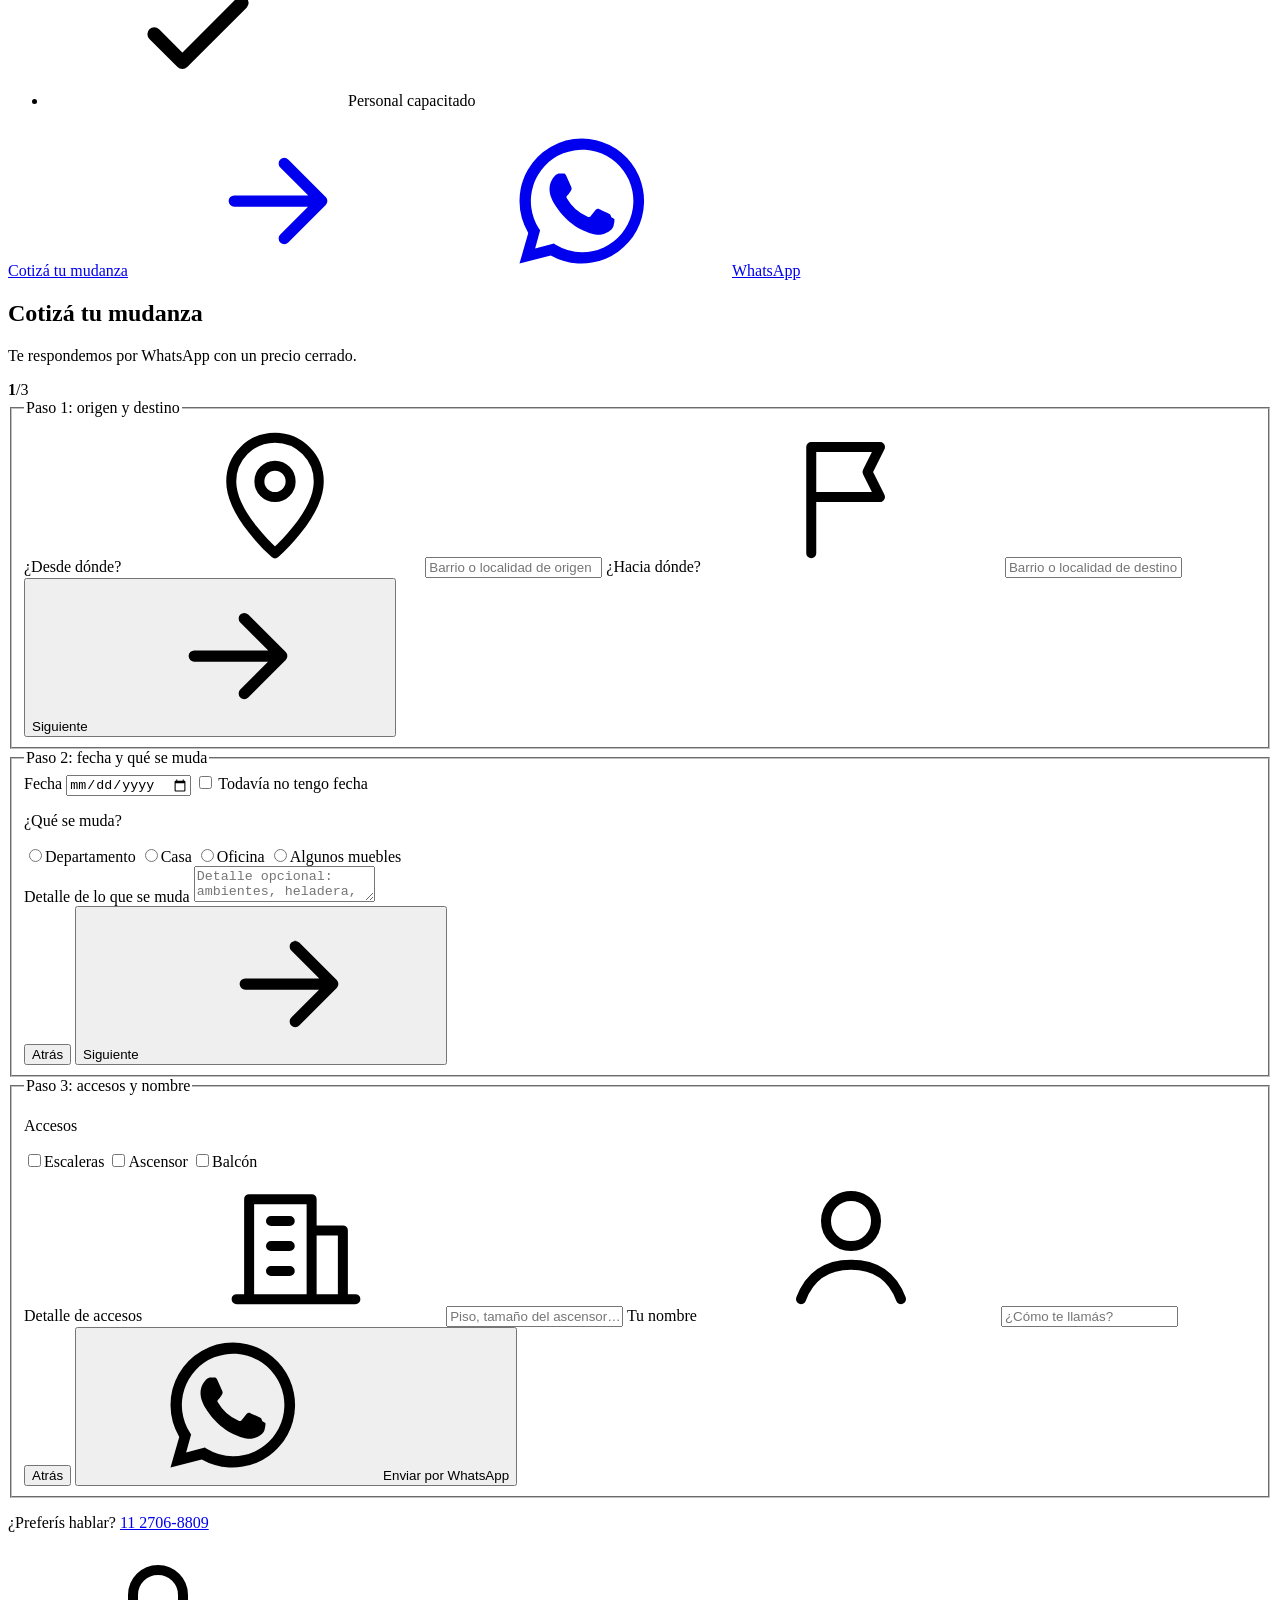
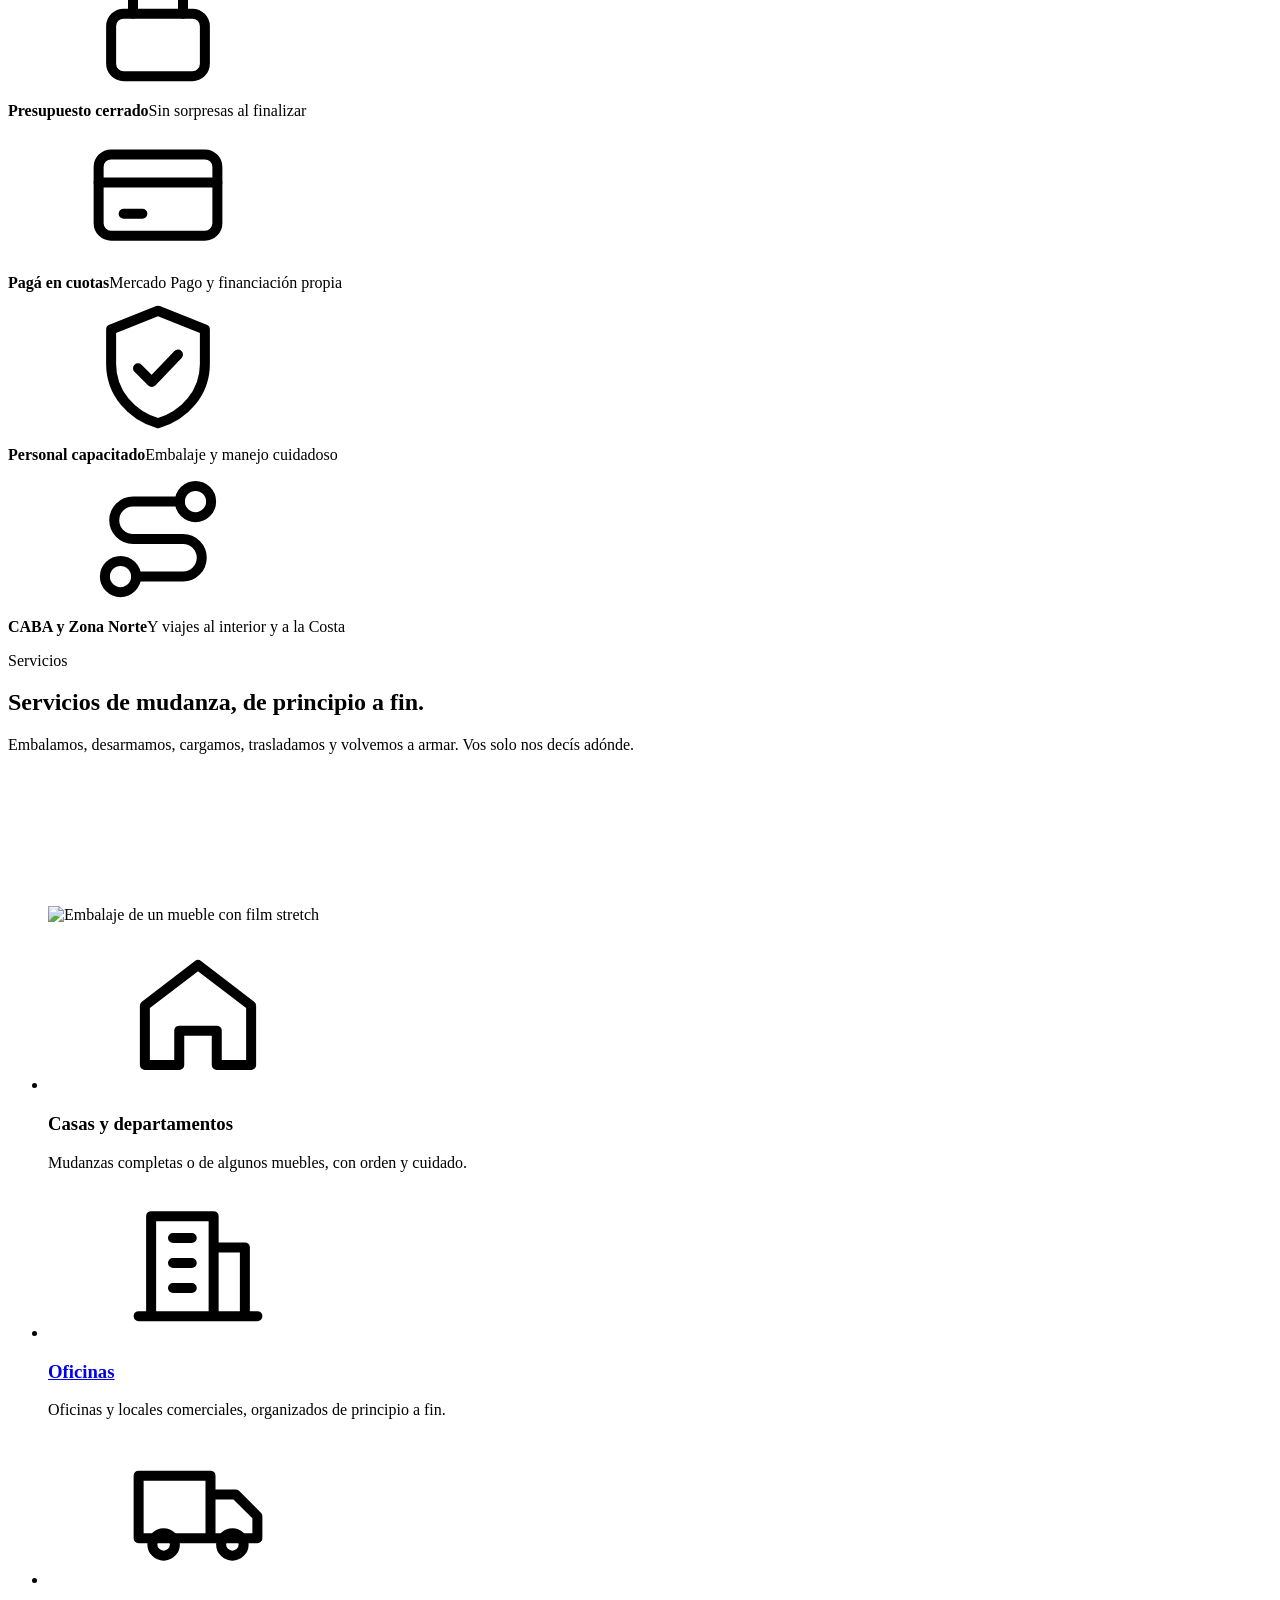
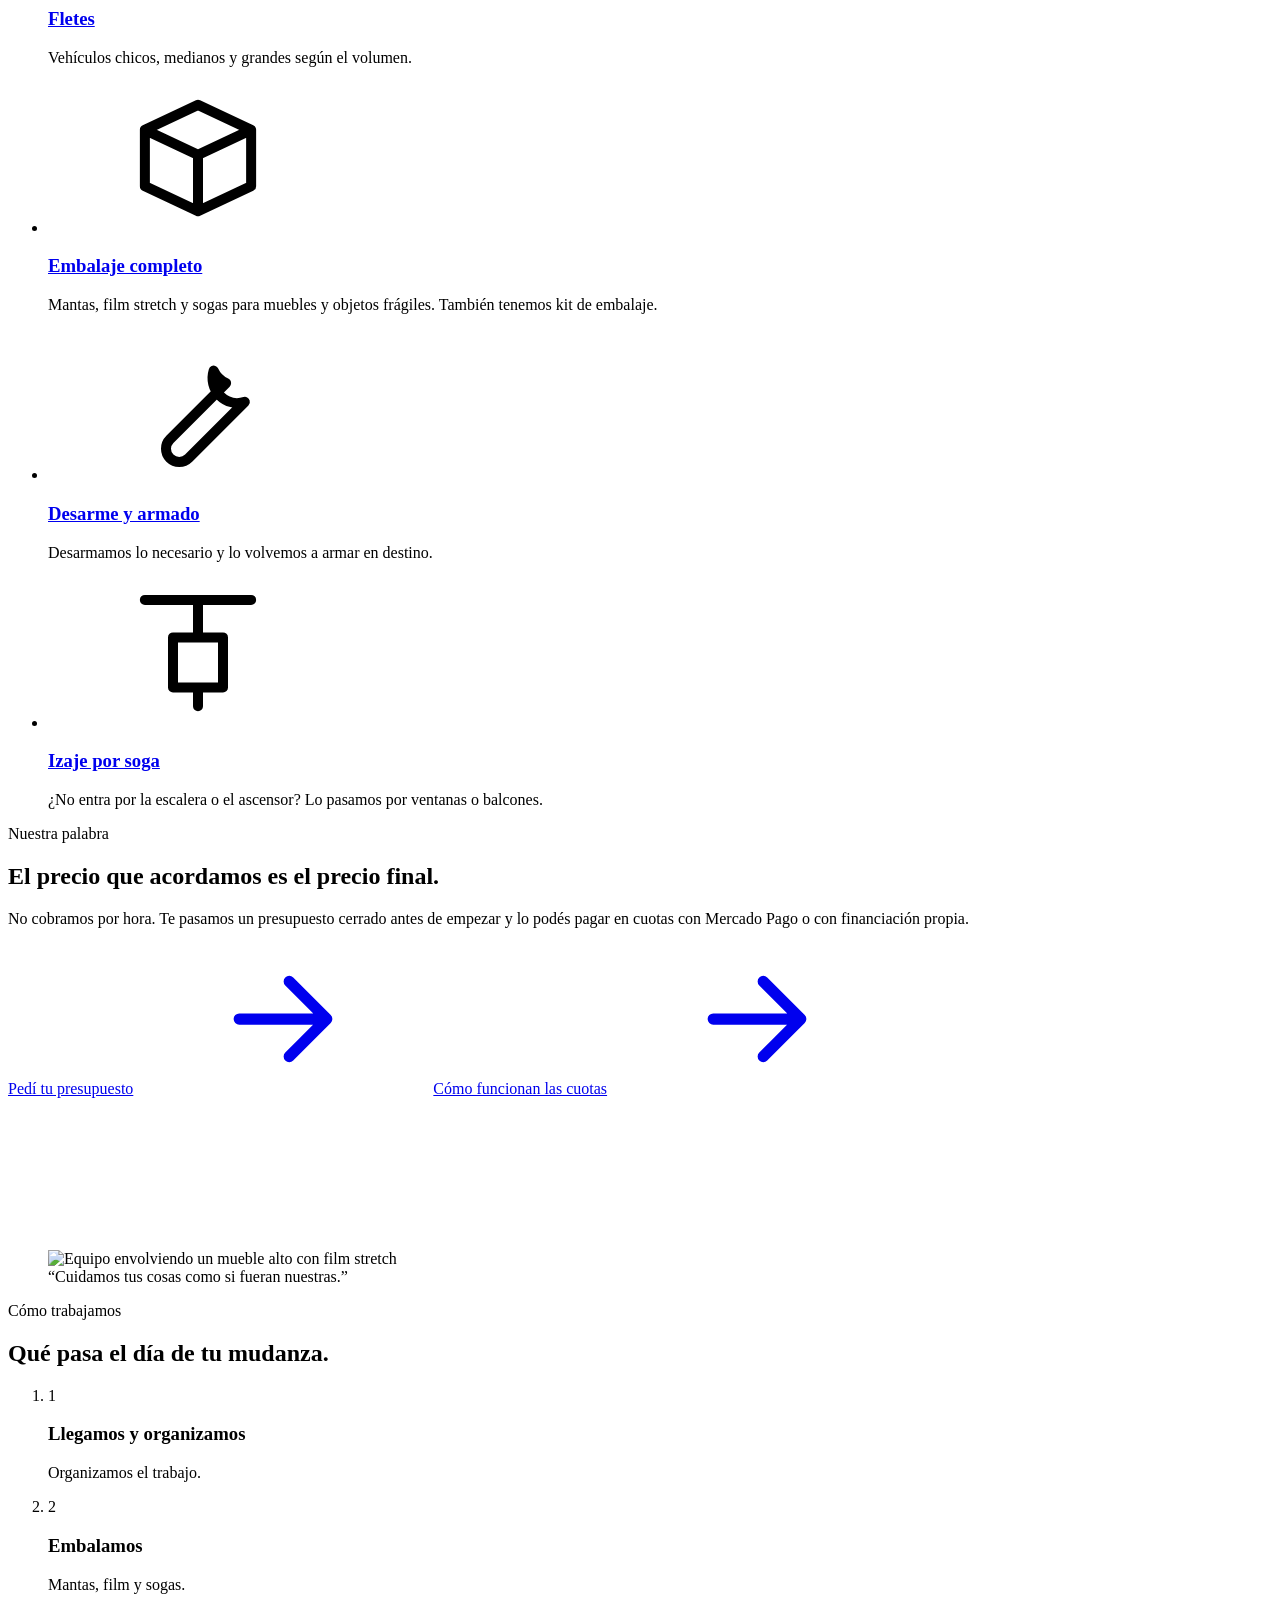
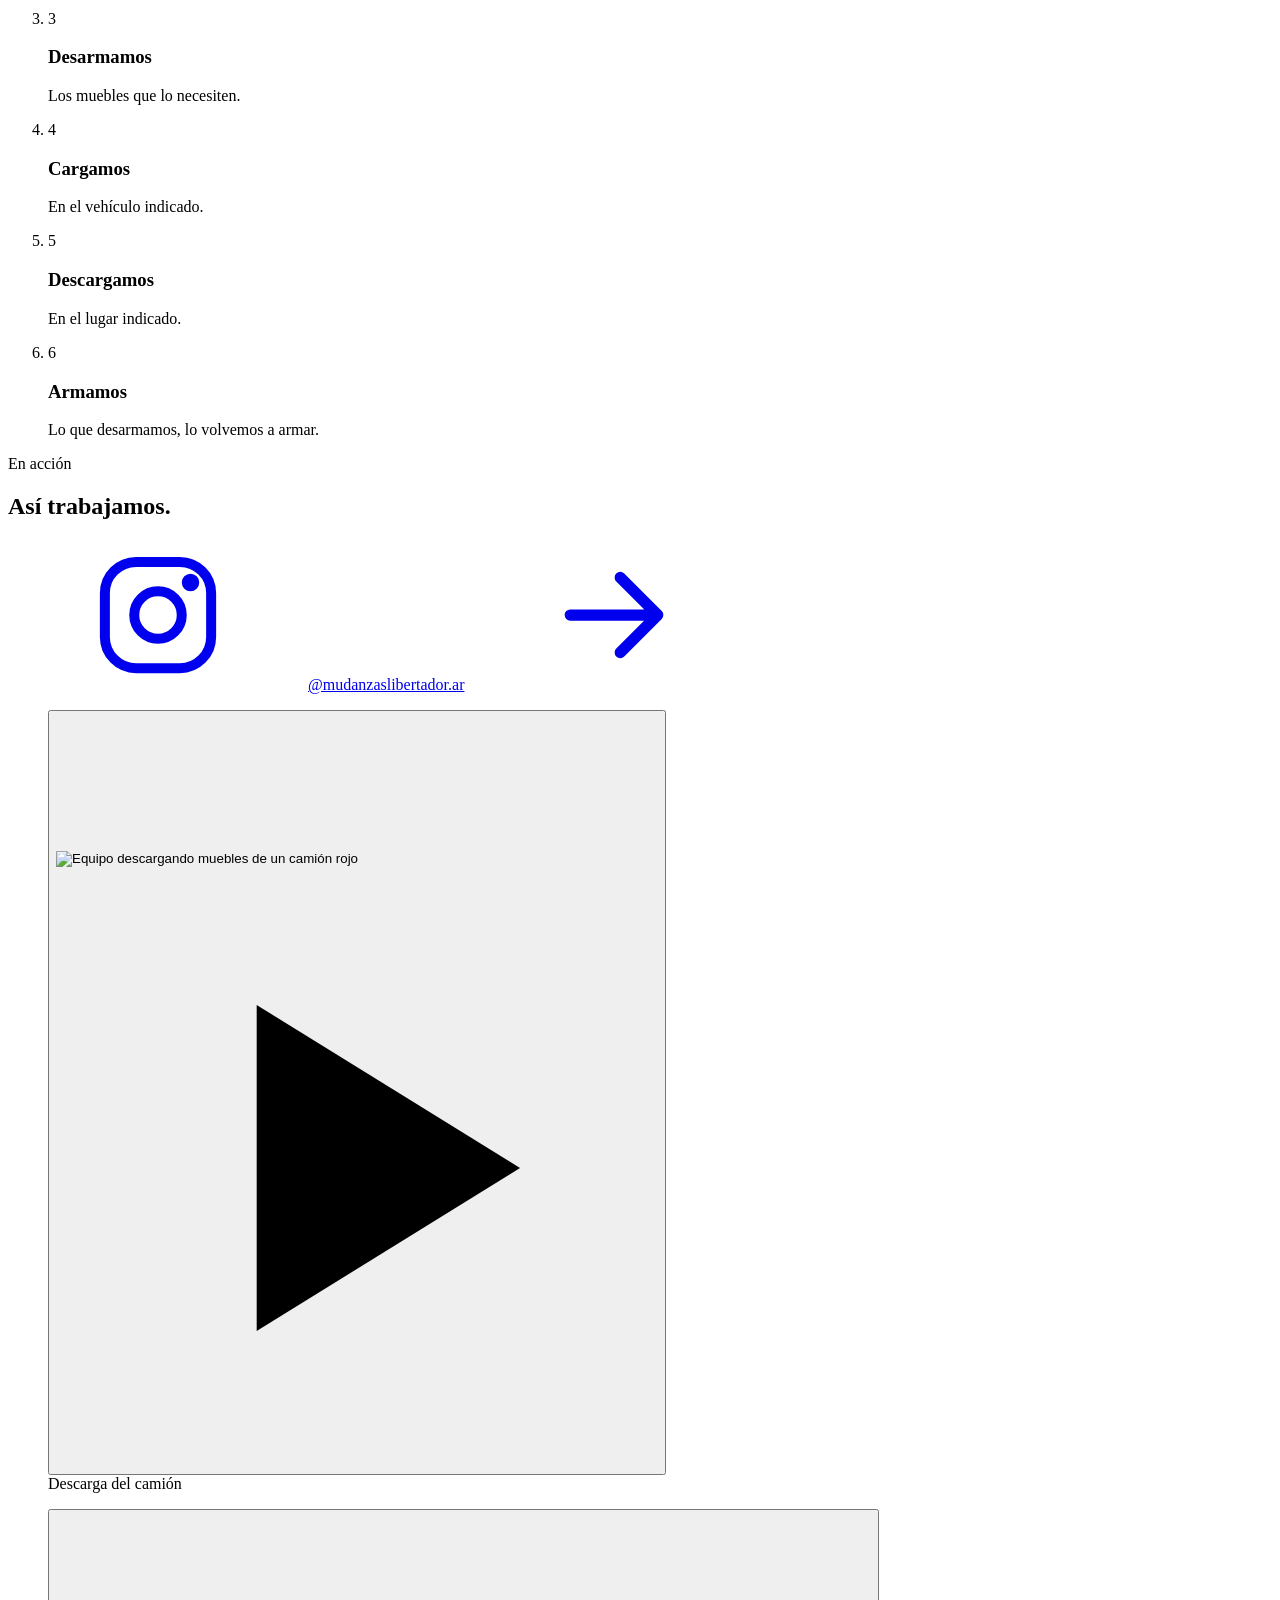
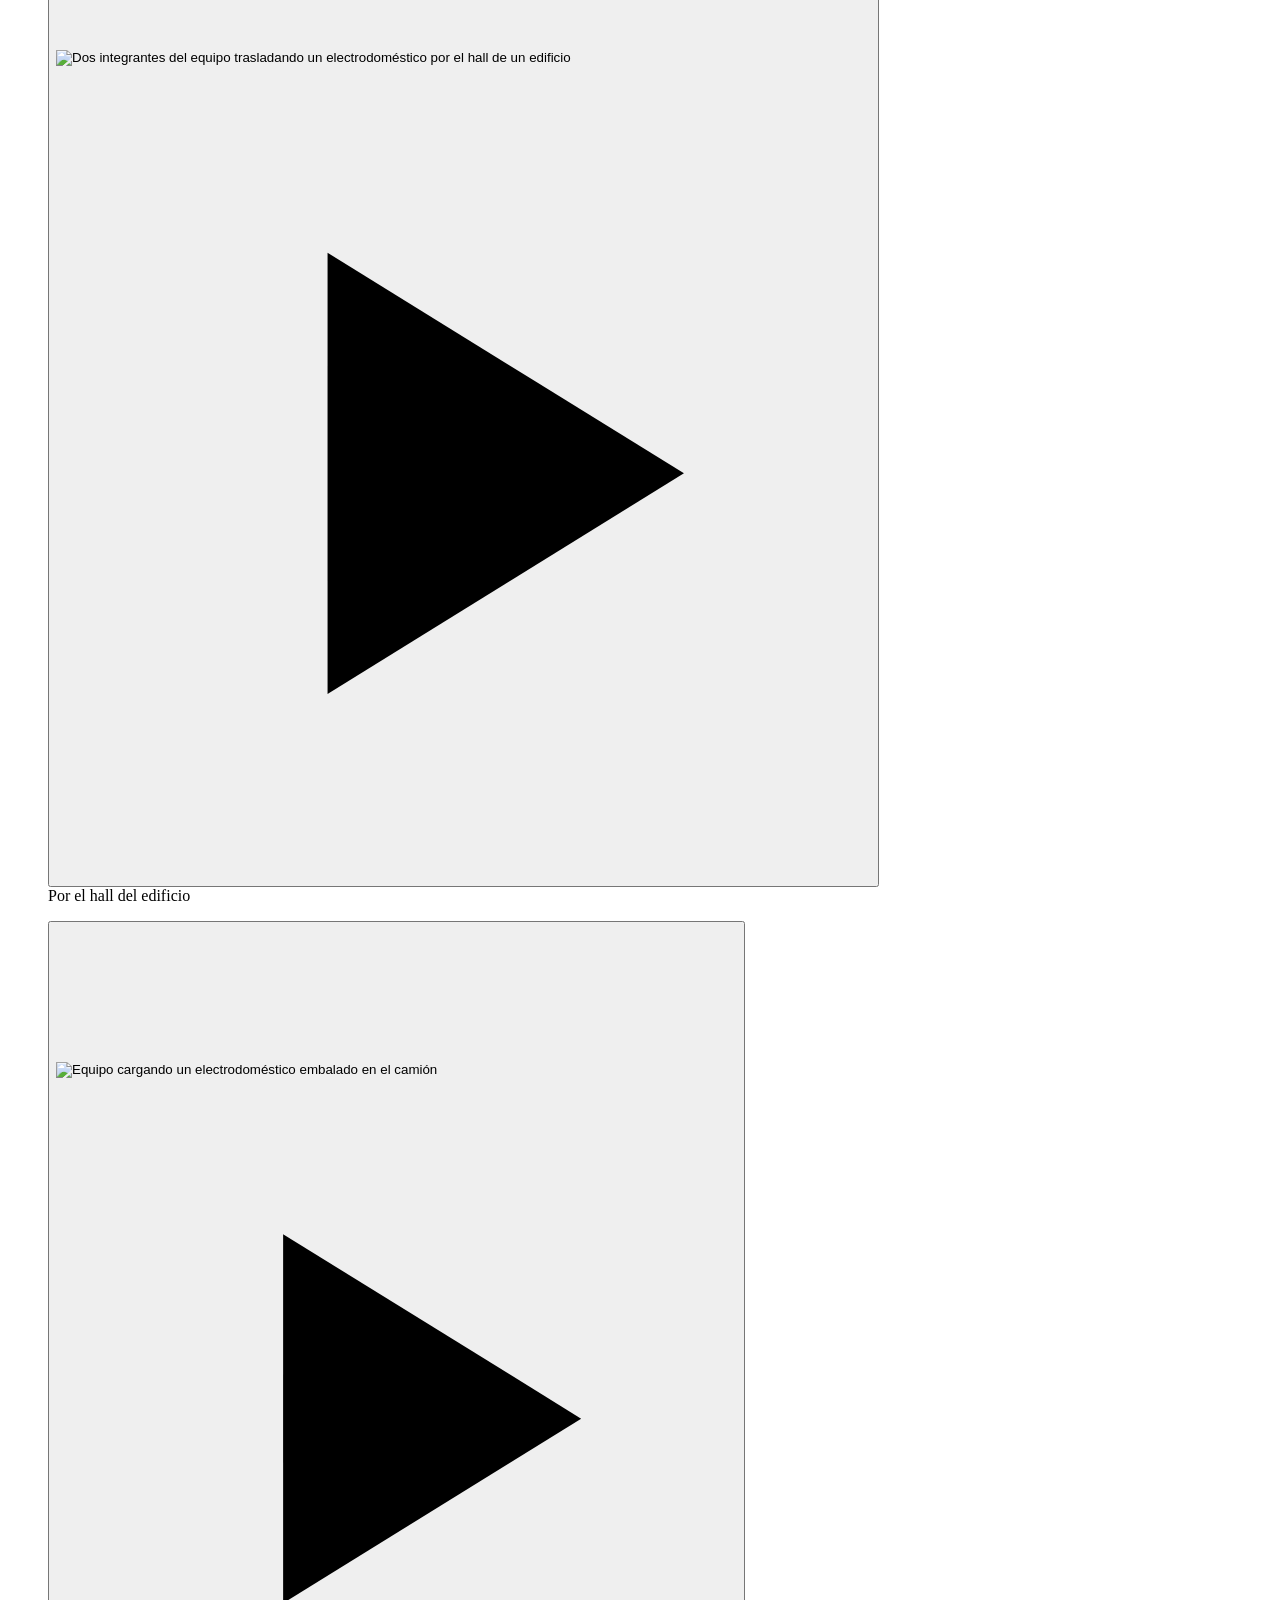
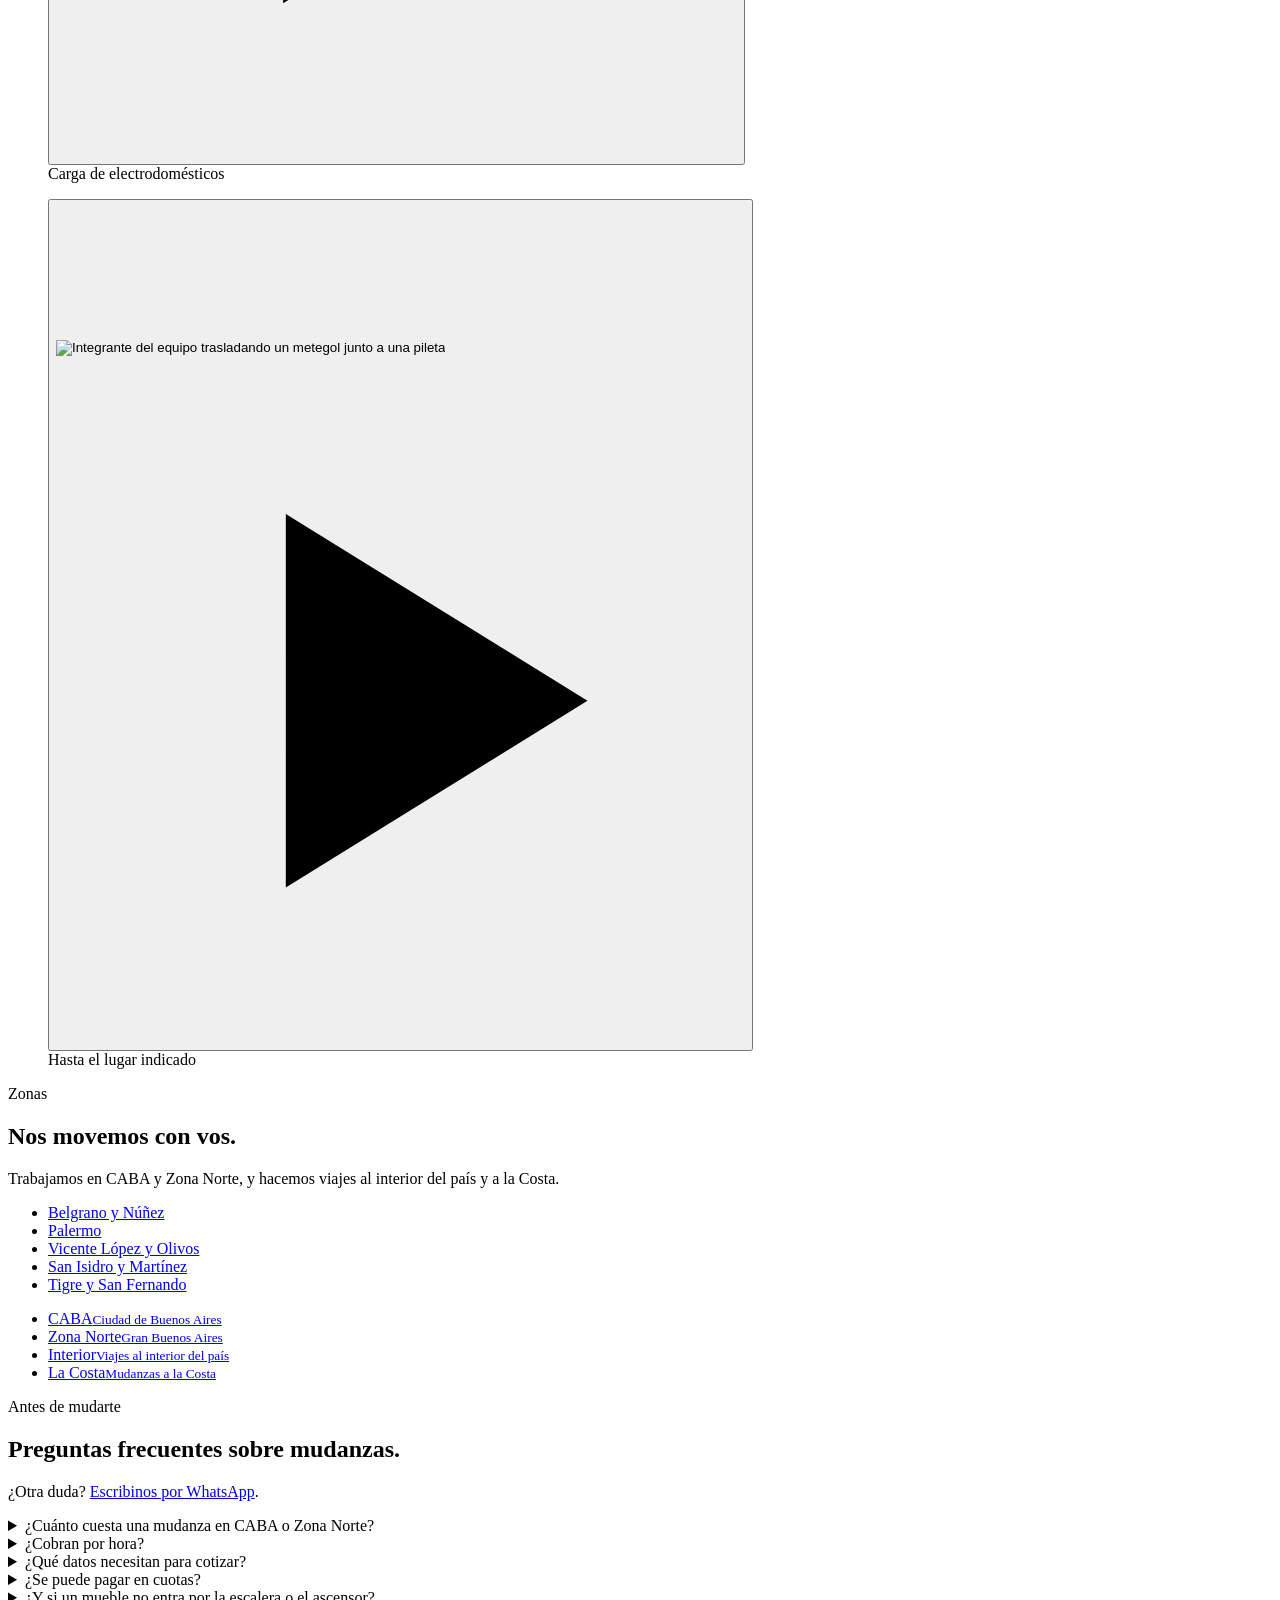
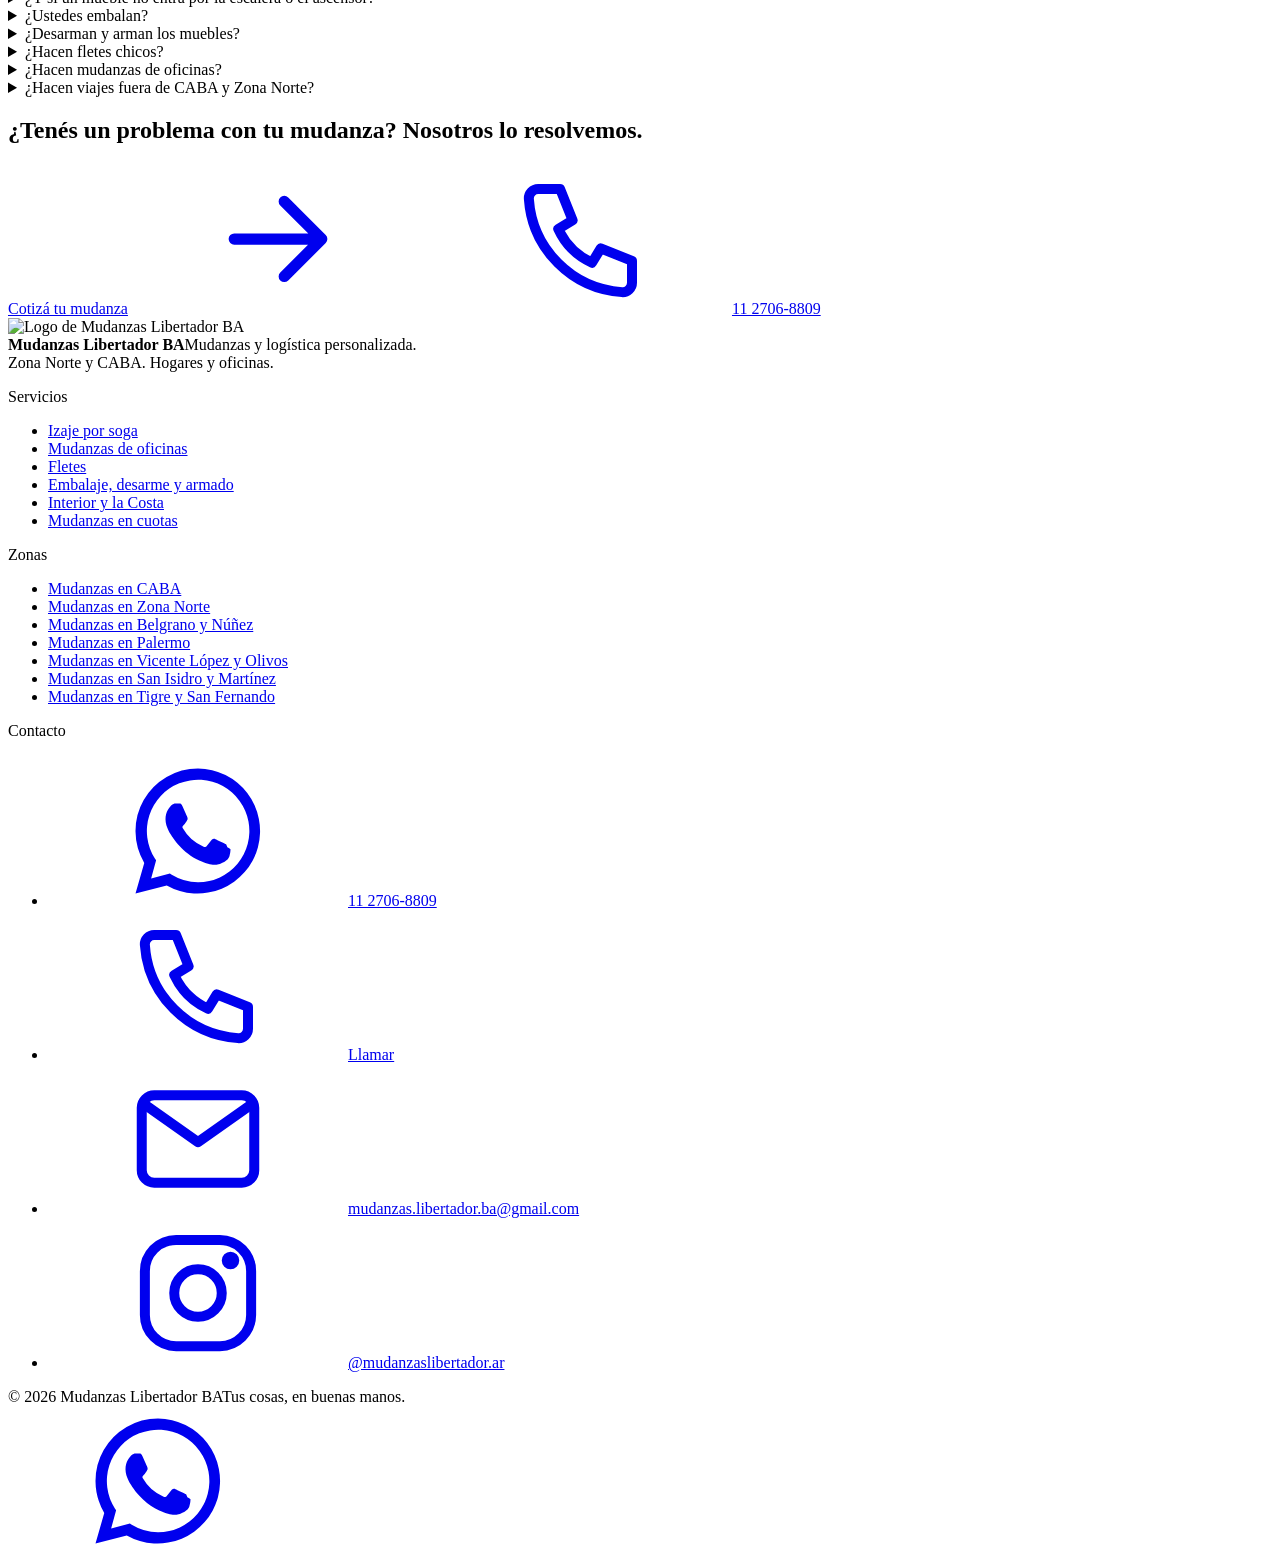
==== commit d1eb9aea: "Add files via upload" ====
--- a/index.html
+++ b/index.html
@@ -3,345 +3,413 @@
 <head>
   <meta charset="utf-8">
   <meta name="viewport" content="width=device-width, initial-scale=1, viewport-fit=cover">
-  <title>Mudanzas Libertador BA | Mudanzas y fletes en CABA y Zona Norte</title>
-  <meta name="description" content="Mudanzas y logística personalizada en CABA y Zona Norte. Hogares y oficinas, fletes, embalaje, desarme y armado de muebles e izaje por soga. Presupuesto cerrado: el precio que acordamos es el precio final.">
-  <meta name="keywords" content="mudanzas, fletes, mudanzas CABA, mudanzas Zona Norte, embalaje, izaje por soga, mudanzas de oficinas, mudanzas al interior, mudanzas a la Costa">
-  <meta name="theme-color" content="#0b0b0d">
-  <meta name="robots" content="index, follow">
-  <!-- REEMPLAZAR: cambiar https://www.tu-dominio.com.ar/ por el dominio definitivo (canonical, og:url, og:image y JSON-LD) -->
+  <title>Mudanzas y Fletes en CABA y Zona Norte | Mudanzas Libertador BA</title>
+  <meta name="description" content="Mudanzas y fletes en CABA y Zona Norte con presupuesto cerrado, sin cobro por hora. Embalaje, izaje por soga y cuotas con Mercado Pago. Cotizá por WhatsApp.">
+  <meta name="theme-color" content="#0a1224">
+  <meta name="robots" content="index, follow, max-image-preview:large">
+  <!-- REEMPLAZAR https://www.tu-dominio.com.ar/ por el dominio definitivo (también en sitemap.xml y robots.txt) -->
   <link rel="canonical" href="https://www.tu-dominio.com.ar/">
   <meta property="og:type" content="website">
   <meta property="og:locale" content="es_AR">
   <meta property="og:site_name" content="Mudanzas Libertador BA">
-  <meta property="og:title" content="Mudanzas Libertador BA | Tus cosas, en buenas manos.">
-  <meta property="og:description" content="Mudanzas y logística personalizada. Zona Norte y CABA. Hogares y oficinas. Presupuesto cerrado, no cobramos por hora.">
+  <meta property="og:title" content="Mudanzas Libertador BA · Tus cosas, en buenas manos.">
+  <meta property="og:description" content="Mudanzas y fletes en CABA y Zona Norte con presupuesto cerrado, sin cobro por hora. Embalaje, izaje por soga y cuotas con Mercado Pago. Cotizá por WhatsApp.">
   <meta property="og:url" content="https://www.tu-dominio.com.ar/">
   <meta property="og:image" content="https://www.tu-dominio.com.ar/assets/img/og-image.jpg">
   <meta property="og:image:width" content="1200">
   <meta property="og:image:height" content="630">
+  <meta property="og:image:alt" content="Mudanzas Libertador BA: tus cosas, en buenas manos.">
   <meta name="twitter:card" content="summary_large_image">
-  <link rel="icon" href="favicon.svg" type="image/svg+xml">
   <link rel="icon" href="assets/img/icon-32.png" sizes="32x32" type="image/png">
   <link rel="apple-touch-icon" href="assets/img/icon-180.png">
+  <link rel="preload" as="image" href="assets/video/hero-desktop-poster.webp" type="image/webp" media="(min-width: 1101px), (min-width: 761px) and (orientation: landscape)" fetchpriority="high">
+  <link rel="preload" as="image" href="assets/video/hero-mobile-poster.webp" type="image/webp" media="(max-width: 760px), (max-width: 1100px) and (orientation: portrait)" fetchpriority="high">
   <link rel="preconnect" href="https://fonts.googleapis.com">
   <link rel="preconnect" href="https://fonts.gstatic.com" crossorigin>
-  <link href="https://fonts.googleapis.com/css2?family=Barlow+Condensed:wght@600;700;800&family=Inter:wght@400;500;600;700&display=swap" rel="stylesheet">
+  <link href="https://fonts.googleapis.com/css2?family=Bricolage+Grotesque:opsz,wght@12..96,500..800&family=Inter:wght@400;500;600;700&display=swap" rel="stylesheet">
   <link rel="stylesheet" href="assets/css/styles.css">
-  <script type="application/ld+json">
-  {
-    "@context": "https://schema.org",
-    "@type": "MovingCompany",
-    "name": "Mudanzas Libertador BA",
-    "description": "Mudanzas y logística personalizada. Zona Norte y CABA. Hogares y oficinas.",
-    "url": "https://www.tu-dominio.com.ar/",
-    "image": "https://www.tu-dominio.com.ar/assets/img/og-image.jpg",
-    "telephone": "+54 9 11 2706-8809",
-    "email": "mudanzas.libertador.ba@gmail.com",
-    "areaServed": ["Ciudad Autónoma de Buenos Aires", "Zona Norte, Gran Buenos Aires", "Interior de Argentina", "Costa Atlántica"],
-    "paymentAccepted": "Mercado Pago, financiación propia",
-    "sameAs": ["https://www.instagram.com/mudanzaslibertador.ar/"]
-  }
+  <script type="application/ld+json">{"@context": "https://schema.org", "@type": "MovingCompany", "@id": "https://www.tu-dominio.com.ar/#empresa", "name": "Mudanzas Libertador BA", "alternateName": "Mudanzas Libertador", "description": "Mudanzas y logística personalizada. Zona Norte y CABA. Hogares y oficinas. Presupuesto cerrado y cuotas con Mercado Pago.", "slogan": "Tus cosas, en buenas manos.", "url": "https://www.tu-dominio.com.ar/", "logo": "https://www.tu-dominio.com.ar/assets/img/icon-180.png", "image": "https://www.tu-dominio.com.ar/assets/img/og-image.jpg", "telephone": "+54 9 11 2706-8809", "email": "mudanzas.libertador.ba@gmail.com", "paymentAccepted": "Mercado Pago", "areaServed": [{"@type": "City", "name": "Ciudad Autónoma de Buenos Aires"}, {"@type": "AdministrativeArea", "name": "Zona Norte, Gran Buenos Aires"}, {"@type": "Place", "name": "Belgrano, CABA"}, {"@type": "Place", "name": "Núñez, CABA"}, {"@type": "Place", "name": "Palermo, CABA"}, {"@type": "Place", "name": "Vicente López, Buenos Aires"}, {"@type": "Place", "name": "Olivos, Buenos Aires"}, {"@type": "Place", "name": "San Isidro, Buenos Aires"}, {"@type": "Place", "name": "Martínez, Buenos Aires"}, {"@type": "Place", "name": "Saavedra, CABA"}, {"@type": "Place", "name": "Florida, Buenos Aires"}], "sameAs": ["https://www.instagram.com/mudanzaslibertador.ar/"], "hasOfferCatalog": {"@type": "OfferCatalog", "name": "Servicios de mudanza", "itemListElement": [{"@type": "Offer", "itemOffered": {"@type": "Service", "name": "Mudanzas de casas y departamentos", "url": "https://www.tu-dominio.com.ar/"}}, {"@type": "Offer", "itemOffered": {"@type": "Service", "name": "Izaje por soga", "url": "https://www.tu-dominio.com.ar/izaje-de-muebles-por-soga.html"}}, {"@type": "Offer", "itemOffered": {"@type": "Service", "name": "Mudanzas de oficinas", "url": "https://www.tu-dominio.com.ar/mudanzas-de-oficinas.html"}}, {"@type": "Offer", "itemOffered": {"@type": "Service", "name": "Fletes", "url": "https://www.tu-dominio.com.ar/fletes.html"}}, {"@type": "Offer", "itemOffered": {"@type": "Service", "name": "Embalaje, desarme y armado", "url": "https://www.tu-dominio.com.ar/embalaje-y-armado-de-muebles.html"}}, {"@type": "Offer", "itemOffered": {"@type": "Service", "name": "Interior y la Costa", "url": "https://www.tu-dominio.com.ar/mudanzas-al-interior-y-a-la-costa.html"}}, {"@type": "Offer", "itemOffered": {"@type": "Service", "name": "Mudanzas en cuotas", "url": "https://www.tu-dominio.com.ar/mudanzas-en-cuotas.html"}}]}}</script>
+  <script type="application/ld+json">{"@context": "https://schema.org", "@type": "WebSite", "name": "Mudanzas Libertador BA", "url": "https://www.tu-dominio.com.ar/", "inLanguage": "es-AR", "publisher": {"@id": "https://www.tu-dominio.com.ar/#empresa"}}</script>
+  <script type="application/ld+json">{"@context": "https://schema.org", "@type": "FAQPage", "mainEntity": [{"@type": "Question", "name": "¿Cuánto cuesta una mudanza en CABA o Zona Norte?", "acceptedAnswer": {"@type": "Answer", "text": "Depende del volumen, la distancia entre origen y destino y los accesos (escaleras, ascensor, balcón). Con esos datos te pasamos un presupuesto cerrado: el precio que acordamos es el precio final."}}, {"@type": "Question", "name": "¿Cobran por hora?", "acceptedAnswer": {"@type": "Answer", "text": "No. Trabajamos con presupuesto cerrado: el precio que acordamos es el precio final."}}, {"@type": "Question", "name": "¿Qué datos necesitan para cotizar?", "acceptedAnswer": {"@type": "Answer", "text": "Origen y destino, fecha, qué se muda y los accesos (escaleras, ascensor, balcón). Podés cargarlos en el cotizador y nos llegan por WhatsApp."}}, {"@type": "Question", "name": "¿Se puede pagar en cuotas?", "acceptedAnswer": {"@type": "Answer", "text": "Sí, con Mercado Pago o con nuestra financiación propia. Ver cómo funcionan las cuotas."}}, {"@type": "Question", "name": "¿Y si un mueble no entra por la escalera o el ascensor?", "acceptedAnswer": {"@type": "Answer", "text": "Hacemos izaje por soga: lo subimos o bajamos por ventanas o balcones."}}, {"@type": "Question", "name": "¿Ustedes embalan?", "acceptedAnswer": {"@type": "Answer", "text": "Sí. Hacemos embalaje completo con mantas, film stretch y sogas para muebles y objetos frágiles. Si preferís embalar vos, tenemos kit de embalaje."}}, {"@type": "Question", "name": "¿Desarman y arman los muebles?", "acceptedAnswer": {"@type": "Answer", "text": "Sí. Desarmamos en origen los muebles que lo necesiten y los volvemos a armar en destino."}}, {"@type": "Question", "name": "¿Hacen fletes chicos?", "acceptedAnswer": {"@type": "Answer", "text": "Sí. Tenemos vehículos chicos, medianos y grandes, y elegimos el indicado según el volumen. Ver fletes."}}, {"@type": "Question", "name": "¿Hacen mudanzas de oficinas?", "acceptedAnswer": {"@type": "Answer", "text": "Sí, con embalaje, desarme y armado de muebles. Ver mudanzas de oficinas."}}, {"@type": "Question", "name": "¿Hacen viajes fuera de CABA y Zona Norte?", "acceptedAnswer": {"@type": "Answer", "text": "Sí, hacemos mudanzas al interior del país y a la Costa."}}]}</script>
+  <!-- ================= MEDICIÓN Y ANUNCIOS (desactivado) =================
+       1) Google tag (GA4 + Google Ads): descomentar y reemplazar G-XXXXXXXXXX y AW-XXXXXXXXX.
+       2) Meta Pixel: descomentar y reemplazar el ID 000000000000000.
+       3) Cargar los labels de conversión en assets/js/main.js (objeto ADS).
+  <script async src="https://www.googletagmanager.com/gtag/js?id=G-XXXXXXXXXX"></script>
+  <script>
+    window.dataLayer = window.dataLayer || [];
+    function gtag(){dataLayer.push(arguments);}
+    gtag('js', new Date());
+    gtag('config', 'G-XXXXXXXXXX');
+    gtag('config', 'AW-XXXXXXXXX');
   </script>
+  <script>
+    !function(f,b,e,v,n,t,s){if(f.fbq)return;n=f.fbq=function(){n.callMethod?n.callMethod.apply(n,arguments):n.queue.push(arguments)};if(!f._fbq)f._fbq=n;n.push=n;n.loaded=!0;n.version='2.0';n.queue=[];t=b.createElement(e);t.async=!0;t.src=v;s=b.getElementsByTagName(e)[0];s.parentNode.insertBefore(t,s)}(window,document,'script','https://connect.facebook.net/en_US/fbevents.js');
+    fbq('init', '000000000000000');
+    fbq('track', 'PageView');
+  </script>
+  ======================================================================= -->
 </head>
 <body>
   <a class="skip" href="#contenido">Saltar al contenido</a>
 
-  <header class="header" id="top">
-    <div class="container header__inner">
-      <a class="brand" href="#top" aria-label="Mudanzas Libertador BA, ir al inicio">
-        <img src="assets/img/logo-mark.svg" alt="" width="44" height="44">
-        <span class="brand__text"><strong>Mudanzas Libertador</strong><small>BA</small></span>
+  <header class="hdr" id="hdr">
+    <div class="wrap hdr__in">
+      <a class="logo" href="#top" aria-label="Mudanzas Libertador BA, inicio">
+        <img src="assets/img/logo.jpg" alt="" width="40" height="40">
+        <span>Mudanzas Libertador</span>
       </a>
       <nav class="nav" id="nav" aria-label="Principal">
         <a href="#servicios">Servicios</a>
-        <a href="#como-trabajamos">Cómo trabajamos</a>
-        <a href="#por-que">Por qué elegirnos</a>
+        <a href="#proceso">Cómo trabajamos</a>
         <a href="#zonas">Zonas</a>
-        <a href="#preguntas">Preguntas</a>
-        <a class="btn btn--red btn--sm nav__cta" href="#presupuesto">Pedí tu presupuesto</a>
+        <a href="#faq">Preguntas</a>
+        <a class="nav__tel" href="tel:+5491127068809"><svg class="ic" aria-hidden="true"><use href="#i-phone"/></svg>11 2706-8809</a>
+        <a class="btn btn--accent btn--sm" href="#cotizar" data-focus-quote>Cotizar mudanza</a>
       </nav>
-      <button class="burger" id="burger" aria-label="Abrir menú" aria-expanded="false" aria-controls="nav"><span></span><span></span><span></span></button>
+      <button class="burger" id="burger" aria-label="Abrir menú" aria-expanded="false" aria-controls="nav"><span></span><span></span></button>
     </div>
   </header>
 
   <main id="contenido">
     <!-- HERO -->
-    <section class="hero" aria-labelledby="hero-title">
-      <div class="hero__flag" aria-hidden="true"></div>
-      <div class="container hero__inner">
+    <section class="hero" id="top" aria-labelledby="h1">
+      <div class="hero__bg" aria-hidden="true">
+        <picture>
+          <source media="(max-width: 760px), (max-width: 1100px) and (orientation: portrait)" srcset="assets/video/hero-mobile-poster.webp" type="image/webp">
+          <source media="(max-width: 760px), (max-width: 1100px) and (orientation: portrait)" srcset="assets/video/hero-mobile-poster.jpg">
+          <source srcset="assets/video/hero-desktop-poster.webp" type="image/webp">
+          <img src="assets/video/hero-desktop-poster.jpg" alt="" width="1280" height="720" fetchpriority="high">
+        </picture>
+        <!-- Video de fondo (reel de Instagram, sin audio). main.js le carga el archivo según el ancho de pantalla
+             y no lo carga con "Ahorro de datos" ni con "Reducir movimiento" (queda la imagen de arriba como póster). -->
+        <video class="hero__video" autoplay muted loop playsinline preload="metadata" disablepictureinpicture
+               data-hero-video data-desktop="assets/video/hero-desktop" data-mobile="assets/video/hero-mobile"></video>
+      </div>
+      <div class="hero__shade" aria-hidden="true"></div>
+
+      <div class="wrap hero__in">
         <div class="hero__copy">
-          <p class="eyebrow eyebrow--light">Mudanzas y logística personalizada · CABA y Zona Norte</p>
-          <h1 id="hero-title">Tus cosas,<br><span class="hl">en buenas manos.</span></h1>
-          <p class="hero__lead">Mudanzas de hogares y oficinas, fletes, embalaje completo, desarme y armado de muebles. Te damos un <strong>presupuesto cerrado</strong>: el precio que acordamos es el precio final.</p>
+          <h1 id="h1"><span class="tag"><span class="tag__dot"></span>Mudanzas y fletes en CABA y Zona Norte</span><span class="h1__big">Tus cosas,<br>en buenas manos.</span></h1>
+          <p class="hero__lead">Mudanzas de hogares y oficinas con <strong>presupuesto cerrado</strong>. El precio que acordamos es el precio final.</p>
+          <ul class="ticks">
+            <li><svg class="ic" aria-hidden="true"><use href="#i-check"/></svg>No cobramos por hora</li>
+            <li><svg class="ic" aria-hidden="true"><use href="#i-check"/></svg>Cuotas con Mercado Pago</li>
+            <li><svg class="ic" aria-hidden="true"><use href="#i-check"/></svg>Personal capacitado</li>
+          </ul>
           <div class="hero__ctas">
-            <a class="btn btn--red btn--lg" href="#presupuesto">Pedí tu presupuesto</a>
-            <a class="btn btn--ghost btn--lg" href="https://wa.me/5491127068809?text=Hola%20Mudanzas%20Libertador%2C%20quiero%20consultar%20por%20una%20mudanza." target="_blank" rel="noopener">
-              <svg class="i" aria-hidden="true"><use href="#i-wa"/></svg> 11 2706-8809
-            </a>
+            <a class="btn btn--accent" href="#cotizar" data-focus-quote>Cotizá tu mudanza<svg class="ic" aria-hidden="true"><use href="#i-arrow"/></svg></a>
+            <a class="btn btn--glass" href="https://wa.me/5491127068809?text=Hola%20Mudanzas%20Libertador%2C%20quiero%20consultar%20por%20una%20mudanza." target="_blank" rel="noopener"><svg class="ic" aria-hidden="true"><use href="#i-wa"/></svg>WhatsApp</a>
           </div>
-          <ul class="chips" aria-label="Ventajas">
-            <li><svg class="i" aria-hidden="true"><use href="#i-check"/></svg>No cobramos por hora</li>
-            <li><svg class="i" aria-hidden="true"><use href="#i-check"/></svg>Cuotas con Mercado Pago</li>
-            <li><svg class="i" aria-hidden="true"><use href="#i-check"/></svg>Personal capacitado</li>
-          </ul>
-        </div>
-        <div class="hero__media" aria-hidden="true">
-          <picture class="hero__img hero__img--a"><source srcset="assets/img/heladera.webp" type="image/webp"><img src="assets/img/heladera.jpg" alt="" width="360" height="460" fetchpriority="high"></picture>
-          <picture class="hero__img hero__img--b"><source srcset="assets/img/camion-rojo.webp" type="image/webp"><img src="assets/img/camion-rojo.jpg" alt="" width="360" height="460"></picture>
-          <div class="hero__badge"><img src="assets/img/logo-mark.svg" alt="" width="56" height="56"><span>Nos movemos<br>con vos</span></div>
-        </div>
+        </div>
+
+        <!-- Cotizador por pasos -->
+        <div class="quote" id="cotizar">
+          <form id="qf" novalidate aria-labelledby="qf-title">
+            <div class="quote__head">
+              <div>
+                <h2 id="qf-title">Cotizá tu mudanza</h2>
+                <p>Te respondemos por WhatsApp con un precio cerrado.</p>
+              </div>
+              <span class="quote__count" aria-live="polite"><b id="qf-step">1</b>/3</span>
+            </div>
+            <div class="quote__bar" aria-hidden="true"><span id="qf-bar"></span></div>
+
+            <fieldset class="qs is-active" data-step="1">
+              <legend class="sr">Paso 1: origen y destino</legend>
+              <label class="fl"><span>¿Desde dónde?</span>
+                <span class="fl__box"><svg class="ic" aria-hidden="true"><use href="#i-pin"/></svg><input name="origen" id="q-origen" type="text" placeholder="Barrio o localidad de origen" required autocomplete="off"></span>
+              </label>
+              <label class="fl"><span>¿Hacia dónde?</span>
+                <span class="fl__box"><svg class="ic" aria-hidden="true"><use href="#i-flag"/></svg><input name="destino" id="q-destino" type="text" placeholder="Barrio o localidad de destino" required autocomplete="off"></span>
+              </label>
+              <button class="btn btn--accent btn--block" type="button" data-next>Siguiente<svg class="ic" aria-hidden="true"><use href="#i-arrow"/></svg></button>
+            </fieldset>
+
+            <fieldset class="qs" data-step="2">
+              <legend class="sr">Paso 2: fecha y qué se muda</legend>
+              <label class="fl"><span>Fecha</span>
+                <span class="fl__box fl__box--plain"><input name="fecha" id="q-fecha" type="date"></span>
+              </label>
+              <label class="mini"><input type="checkbox" id="q-sinfecha"> Todavía no tengo fecha</label>
+              <p class="fl__lbl" id="q-que-lbl">¿Qué se muda?</p>
+              <div class="chips" role="group" aria-labelledby="q-que-lbl">
+                <label class="chip"><input type="radio" name="tipo" value="Departamento"><span>Departamento</span></label>
+                <label class="chip"><input type="radio" name="tipo" value="Casa"><span>Casa</span></label>
+                <label class="chip"><input type="radio" name="tipo" value="Oficina"><span>Oficina</span></label>
+                <label class="chip"><input type="radio" name="tipo" value="Algunos muebles / flete"><span>Algunos muebles</span></label>
+              </div>
+              <label class="fl"><span class="sr">Detalle de lo que se muda</span>
+                <textarea name="detalle" id="q-detalle" rows="2" placeholder="Detalle opcional: ambientes, heladera, sillón, cajas…"></textarea>
+              </label>
+              <div class="qs__nav">
+                <button class="btn btn--ghost" type="button" data-prev>Atrás</button>
+                <button class="btn btn--accent" type="button" data-next>Siguiente<svg class="ic" aria-hidden="true"><use href="#i-arrow"/></svg></button>
+              </div>
+            </fieldset>
+
+            <fieldset class="qs" data-step="3">
+              <legend class="sr">Paso 3: accesos y nombre</legend>
+              <p class="fl__lbl" id="q-acc-lbl">Accesos</p>
+              <div class="chips" role="group" aria-labelledby="q-acc-lbl">
+                <label class="chip"><input type="checkbox" name="accesos" value="Escaleras"><span>Escaleras</span></label>
+                <label class="chip"><input type="checkbox" name="accesos" value="Ascensor"><span>Ascensor</span></label>
+                <label class="chip"><input type="checkbox" name="accesos" value="Balcón"><span>Balcón</span></label>
+              </div>
+              <label class="fl"><span class="sr">Detalle de accesos</span>
+                <span class="fl__box"><svg class="ic" aria-hidden="true"><use href="#i-building"/></svg><input name="acc_det" id="q-accdet" type="text" placeholder="Piso, tamaño del ascensor… (opcional)"></span>
+              </label>
+              <label class="fl"><span>Tu nombre</span>
+                <span class="fl__box"><svg class="ic" aria-hidden="true"><use href="#i-user"/></svg><input name="nombre" id="q-nombre" type="text" placeholder="¿Cómo te llamás?" required autocomplete="given-name"></span>
+              </label>
+              <div class="qs__nav">
+                <button class="btn btn--ghost" type="button" data-prev>Atrás</button>
+                <button class="btn btn--wa" type="submit"><svg class="ic" aria-hidden="true"><use href="#i-wa"/></svg>Enviar por WhatsApp</button>
+              </div>
+            </fieldset>
+            <p class="quote__err" id="qf-err" role="alert" hidden></p>
+            <p class="quote__alt">¿Preferís hablar? <a href="tel:+5491127068809">11 2706-8809</a></p>
+          </form>
+        </div>
+      </div>
+    </section>
+
+    <!-- PROMESAS -->
+    <section class="trust" aria-label="Por qué elegirnos">
+      <div class="wrap trust__in">
+        <div class="trust__item reveal"><svg class="ic" aria-hidden="true"><use href="#i-lock"/></svg><div><b>Presupuesto cerrado</b><span>Sin sorpresas al finalizar</span></div></div>
+        <div class="trust__item reveal"><svg class="ic" aria-hidden="true"><use href="#i-card"/></svg><div><b>Pagá en cuotas</b><span>Mercado Pago y financiación propia</span></div></div>
+        <div class="trust__item reveal"><svg class="ic" aria-hidden="true"><use href="#i-shield"/></svg><div><b>Personal capacitado</b><span>Embalaje y manejo cuidadoso</span></div></div>
+        <div class="trust__item reveal"><svg class="ic" aria-hidden="true"><use href="#i-route"/></svg><div><b>CABA y Zona Norte</b><span>Y viajes al interior y a la Costa</span></div></div>
       </div>
     </section>
 
     <!-- SERVICIOS -->
-    <section class="section" id="servicios" aria-labelledby="servicios-title">
-      <div class="container">
-        <header class="section__head">
-          <p class="eyebrow">Servicios</p>
-          <h2 id="servicios-title">Tu mudanza, <span class="hl">de principio a fin.</span></h2>
-          <p class="section__lead">Nos encargamos de todo: desde embalar hasta dejar cada mueble armado en tu nuevo lugar.</p>
-        </header>
-        <div class="cards">
-          <article class="card"><span class="card__icon"><svg class="i" aria-hidden="true"><use href="#i-home"/></svg></span><h3>Mudanzas de casas y departamentos</h3><p>Hogares completos o ambientes puntuales, organizados y sin sorpresas.</p></article>
-          <article class="card"><span class="card__icon"><svg class="i" aria-hidden="true"><use href="#i-office"/></svg></span><h3>Mudanzas de oficinas</h3><p>Trasladamos tu oficina con orden y cuidado, para que vuelvas a trabajar cuanto antes.</p></article>
-          <article class="card"><span class="card__icon"><svg class="i" aria-hidden="true"><use href="#i-truck"/></svg></span><h3>Fletes</h3><p>Vehículos chicos, medianos y grandes según el volumen de lo que tengas que llevar.</p></article>
-          <article class="card"><span class="card__icon"><svg class="i" aria-hidden="true"><use href="#i-box"/></svg></span><h3>Embalaje completo</h3><p>Protegemos muebles y objetos frágiles con mantas, film stretch y sogas. También tenemos kit de embalaje.</p></article>
-          <article class="card"><span class="card__icon"><svg class="i" aria-hidden="true"><use href="#i-tool"/></svg></span><h3>Desarme y armado de muebles</h3><p>Desarmamos en origen y volvemos a armar en destino.</p></article>
-          <article class="card"><span class="card__icon"><svg class="i" aria-hidden="true"><use href="#i-rope"/></svg></span><h3>Izaje por soga</h3><p>¿No entra por la escalera o el ascensor? Lo subimos o bajamos por ventanas o balcones.</p></article>
-          <article class="card"><span class="card__icon"><svg class="i" aria-hidden="true"><use href="#i-load"/></svg></span><h3>Carga, transporte y descarga</h3><p>Nos ocupamos de cada movimiento, de la puerta de origen a la de destino.</p></article>
-          <article class="card"><span class="card__icon"><svg class="i" aria-hidden="true"><use href="#i-map"/></svg></span><h3>Viajes al interior y a la Costa</h3><p>Además de CABA y Zona Norte, hacemos mudanzas al interior del país y a la Costa.</p></article>
-        </div>
-      </div>
-    </section>
-
-    <!-- COMO TRABAJAMOS -->
-    <section class="section section--dark" id="como-trabajamos" aria-labelledby="pasos-title">
-      <div class="container">
-        <header class="section__head">
-          <p class="eyebrow eyebrow--light">Cómo trabajamos</p>
-          <h2 id="pasos-title">¿Qué pasa <span class="hl">el día de tu mudanza?</span></h2>
-          <p class="section__lead">Te contamos cómo trabajamos, desde que llegamos hasta que tus cosas llegan a destino.</p>
-        </header>
+    <section class="sec" id="servicios" aria-labelledby="s-title">
+      <div class="wrap svc">
+        <div class="svc__intro reveal">
+          <p class="kicker">Servicios</p>
+          <h2 id="s-title">Servicios de mudanza, de principio a fin.</h2>
+          <p class="lead">Embalamos, desarmamos, cargamos, trasladamos y volvemos a armar. Vos solo nos decís adónde.</p>
+          <figure class="svc__photo">
+            <div class="vclip" data-vclip="assets/video/clip-embalaje"><picture><source srcset="assets/video/clip-embalaje.webp" type="image/webp"><img src="assets/video/clip-embalaje.jpg" alt="Embalaje de un mueble con film stretch" width="480" height="600" loading="lazy" decoding="async"></picture><video muted loop playsinline preload="none" aria-hidden="true" tabindex="-1" disablepictureinpicture></video></div>
+          </figure>
+        </div>
+        <ul class="svc__list">
+          <li class="reveal svc__item"><span class="svc__ic"><svg class="ic" aria-hidden="true"><use href="#i-home"/></svg></span><div><h3>Casas y departamentos</h3><p>Mudanzas completas o de algunos muebles, con orden y cuidado.</p></div></li>
+          <li class="reveal svc__item"><span class="svc__ic"><svg class="ic" aria-hidden="true"><use href="#i-building"/></svg></span><div><h3><a class="stretch" href="mudanzas-de-oficinas.html">Oficinas</a></h3><p>Oficinas y locales comerciales, organizados de principio a fin.</p></div></li>
+          <li class="reveal svc__item"><span class="svc__ic"><svg class="ic" aria-hidden="true"><use href="#i-truck"/></svg></span><div><h3><a class="stretch" href="fletes.html">Fletes</a></h3><p>Vehículos chicos, medianos y grandes según el volumen.</p></div></li>
+          <li class="reveal svc__item"><span class="svc__ic"><svg class="ic" aria-hidden="true"><use href="#i-box"/></svg></span><div><h3><a class="stretch" href="embalaje-y-armado-de-muebles.html">Embalaje completo</a></h3><p>Mantas, film stretch y sogas para muebles y objetos frágiles. También tenemos kit de embalaje.</p></div></li>
+          <li class="reveal svc__item"><span class="svc__ic"><svg class="ic" aria-hidden="true"><use href="#i-wrench"/></svg></span><div><h3><a class="stretch" href="embalaje-y-armado-de-muebles.html">Desarme y armado</a></h3><p>Desarmamos lo necesario y lo volvemos a armar en destino.</p></div></li>
+          <li class="reveal svc__item"><span class="svc__ic"><svg class="ic" aria-hidden="true"><use href="#i-hoist"/></svg></span><div><h3><a class="stretch" href="izaje-de-muebles-por-soga.html">Izaje por soga</a></h3><p>¿No entra por la escalera o el ascensor? Lo pasamos por ventanas o balcones.</p></div></li>
+        </ul>
+      </div>
+    </section>
+
+    <!-- PROMESA DE PRECIO -->
+    <section class="sec sec--dark promise" aria-labelledby="p-title">
+      <div class="wrap promise__in">
+        <div class="promise__copy reveal">
+          <p class="kicker kicker--light">Nuestra palabra</p>
+          <h2 id="p-title">El precio que acordamos es el precio final.</h2>
+          <p class="promise__text">No cobramos por hora. Te pasamos un presupuesto cerrado antes de empezar y lo podés pagar en cuotas con Mercado Pago o con financiación propia.</p>
+          <div class="promise__ctas"><a class="btn btn--accent" href="#cotizar" data-focus-quote>Pedí tu presupuesto<svg class="ic" aria-hidden="true"><use href="#i-arrow"/></svg></a><a class="link link--light" href="mudanzas-en-cuotas.html">Cómo funcionan las cuotas<svg class="ic" aria-hidden="true"><use href="#i-arrow"/></svg></a></div>
+        </div>
+        <figure class="promise__media reveal">
+          <div class="vclip" data-vclip="assets/video/clip-film"><picture><source srcset="assets/video/clip-film.webp" type="image/webp"><img src="assets/video/clip-film.jpg" alt="Equipo envolviendo un mueble alto con film stretch" width="480" height="600" loading="lazy" decoding="async"></picture><video muted loop playsinline preload="none" aria-hidden="true" tabindex="-1" disablepictureinpicture></video></div>
+          <figcaption>“Cuidamos tus cosas como si fueran nuestras.”</figcaption>
+        </figure>
+      </div>
+    </section>
+
+    <!-- PROCESO -->
+    <section class="sec sec--paper" id="proceso" aria-labelledby="pr-title">
+      <div class="wrap">
+        <div class="head reveal">
+          <p class="kicker">Cómo trabajamos</p>
+          <h2 id="pr-title">Qué pasa el día de tu mudanza.</h2>
+        </div>
         <ol class="steps">
-          <li class="step"><span class="step__n">01</span><h3>Llegamos y organizamos</h3><p>Revisamos todo y planificamos cada movimiento.</p></li>
-          <li class="step"><span class="step__n">02</span><h3>Embalamos</h3><p>Protegemos cada mueble y objeto frágil.</p></li>
-          <li class="step"><span class="step__n">03</span><h3>Desarmamos</h3><p>Desarmamos los muebles que lo necesiten.</p></li>
-          <li class="step"><span class="step__n">04</span><h3>Cargamos</h3><p>Cargamos con cuidado en el vehículo indicado.</p></li>
-          <li class="step"><span class="step__n">05</span><h3>Descargamos</h3><p>Llevamos todo a cada ambiente de destino.</p></li>
-          <li class="step"><span class="step__n">06</span><h3>Armamos</h3><p>Dejamos tus muebles armados y listos.</p></li>
+          <li class="reveal"><span>1</span><h3>Llegamos y organizamos</h3><p>Organizamos el trabajo.</p></li>
+          <li class="reveal"><span>2</span><h3>Embalamos</h3><p>Mantas, film y sogas.</p></li>
+          <li class="reveal"><span>3</span><h3>Desarmamos</h3><p>Los muebles que lo necesiten.</p></li>
+          <li class="reveal"><span>4</span><h3>Cargamos</h3><p>En el vehículo indicado.</p></li>
+          <li class="reveal"><span>5</span><h3>Descargamos</h3><p>En el lugar indicado.</p></li>
+          <li class="reveal"><span>6</span><h3>Armamos</h3><p>Lo que desarmamos, lo volvemos a armar.</p></li>
         </ol>
       </div>
     </section>
 
-    <!-- POR QUE ELEGIRNOS -->
-    <section class="section" id="por-que" aria-labelledby="porque-title">
-      <div class="container why">
-        <div class="why__media">
-          <picture><source srcset="assets/img/carga-camion.webp" type="image/webp"><img src="assets/img/carga-camion.jpg" alt="Personal de Mudanzas Libertador cargando un objeto delicado protegido en el camión" width="360" height="460" loading="lazy"></picture>
-          <p class="why__quote">“Cuidamos tus cosas como si fueran nuestras.”</p>
-        </div>
-        <div class="why__copy">
-          <p class="eyebrow">Por qué elegirnos</p>
-          <h2 id="porque-title">El precio que acordamos <span class="hl">es el precio final.</span></h2>
-          <ul class="why__list">
-            <li><span class="why__icon"><svg class="i" aria-hidden="true"><use href="#i-lock"/></svg></span><div><h3>Presupuesto cerrado</h3><p>No cobramos por hora. Sabés desde el principio cuánto vas a pagar, sin sorpresas al final del día.</p></div></li>
-            <li><span class="why__icon"><svg class="i" aria-hidden="true"><use href="#i-card"/></svg></span><div><h3>Pagá en cuotas</h3><p>Cuotas con Mercado Pago y financiación propia, para que te mudes cuando lo necesitás.</p></div></li>
-            <li><span class="why__icon"><svg class="i" aria-hidden="true"><use href="#i-shield"/></svg></span><div><h3>Cuidado en cada detalle</h3><p>Personal capacitado y embalaje con mantas, film stretch y sogas para muebles y objetos frágiles.</p></div></li>
-          </ul>
-          <p class="why__problem">¿Tenés un problema con tu mudanza? <strong>Nosotros lo resolvemos.</strong></p>
-        </div>
+    <!-- GALERIA -->
+    <section class="sec" id="galeria" aria-labelledby="g-title">
+      <div class="wrap">
+        <div class="head head--row reveal">
+          <div>
+            <p class="kicker">En acción</p>
+            <h2 id="g-title">Así trabajamos.</h2>
+          </div>
+          <a class="link" href="https://www.instagram.com/mudanzaslibertador.ar/" target="_blank" rel="noopener"><svg class="ic" aria-hidden="true"><use href="#i-ig"/></svg>@mudanzaslibertador.ar<svg class="ic" aria-hidden="true"><use href="#i-arrow"/></svg></a>
+        </div>
+        <div class="gal gal--video">
+          <figure class="reveal vcard">
+            <button class="vcard__open" type="button" data-open="assets/video/clip-camion" data-reel="https://www.instagram.com/reel/DecMW_LxL-1/" data-title="Descarga del camión" aria-label="Ver video: Descarga del camión">
+              <div class="vclip" data-vclip="assets/video/clip-camion"><picture><source srcset="assets/video/clip-camion.webp" type="image/webp"><img src="assets/video/clip-camion.jpg" alt="Equipo descargando muebles de un camión rojo" width="480" height="600" loading="lazy" decoding="async"></picture><video muted loop playsinline preload="none" aria-hidden="true" tabindex="-1" disablepictureinpicture></video></div>
+              <span class="vcard__play"><svg viewBox="0 0 24 24" aria-hidden="true"><path d="M8 5.5v13l10.5-6.5z" fill="currentColor"/></svg></span>
+            </button>
+            <figcaption>Descarga del camión</figcaption>
+          </figure>
+          <figure class="reveal vcard">
+            <button class="vcard__open" type="button" data-open="assets/video/clip-pasillo" data-reel="https://www.instagram.com/reel/Dc9n_Z3RUAY/" data-title="Por el hall del edificio" aria-label="Ver video: Por el hall del edificio">
+              <div class="vclip" data-vclip="assets/video/clip-pasillo"><picture><source srcset="assets/video/clip-pasillo.webp" type="image/webp"><img src="assets/video/clip-pasillo.jpg" alt="Dos integrantes del equipo trasladando un electrodoméstico por el hall de un edificio" width="480" height="600" loading="lazy" decoding="async"></picture><video muted loop playsinline preload="none" aria-hidden="true" tabindex="-1" disablepictureinpicture></video></div>
+              <span class="vcard__play"><svg viewBox="0 0 24 24" aria-hidden="true"><path d="M8 5.5v13l10.5-6.5z" fill="currentColor"/></svg></span>
+            </button>
+            <figcaption>Por el hall del edificio</figcaption>
+          </figure>
+          <figure class="reveal vcard">
+            <button class="vcard__open" type="button" data-open="assets/video/clip-carga" data-reel="https://www.instagram.com/reel/Ddb45EJRaYm/" data-title="Carga de electrodomésticos" aria-label="Ver video: Carga de electrodomésticos">
+              <div class="vclip" data-vclip="assets/video/clip-carga"><picture><source srcset="assets/video/clip-carga.webp" type="image/webp"><img src="assets/video/clip-carga.jpg" alt="Equipo cargando un electrodoméstico embalado en el camión" width="480" height="600" loading="lazy" decoding="async"></picture><video muted loop playsinline preload="none" aria-hidden="true" tabindex="-1" disablepictureinpicture></video></div>
+              <span class="vcard__play"><svg viewBox="0 0 24 24" aria-hidden="true"><path d="M8 5.5v13l10.5-6.5z" fill="currentColor"/></svg></span>
+            </button>
+            <figcaption>Carga de electrodomésticos</figcaption>
+          </figure>
+          <figure class="reveal vcard">
+            <button class="vcard__open" type="button" data-open="assets/video/clip-traslado" data-reel="https://www.instagram.com/reel/DctDHChRu94/" data-title="Hasta el lugar indicado" aria-label="Ver video: Hasta el lugar indicado">
+              <div class="vclip" data-vclip="assets/video/clip-traslado"><picture><source srcset="assets/video/clip-traslado.webp" type="image/webp"><img src="assets/video/clip-traslado.jpg" alt="Integrante del equipo trasladando un metegol junto a una pileta" width="480" height="600" loading="lazy" decoding="async"></picture><video muted loop playsinline preload="none" aria-hidden="true" tabindex="-1" disablepictureinpicture></video></div>
+              <span class="vcard__play"><svg viewBox="0 0 24 24" aria-hidden="true"><path d="M8 5.5v13l10.5-6.5z" fill="currentColor"/></svg></span>
+            </button>
+            <figcaption>Hasta el lugar indicado</figcaption>
+          </figure>
+        </div>
+        <dialog class="vbox" id="vbox" aria-label="Video">
+          <div class="vbox__in">
+            <button class="vbox__x" type="button" aria-label="Cerrar video">&times;</button>
+            <video class="vbox__v" muted loop playsinline controls preload="none" disablepictureinpicture></video>
+            <p class="vbox__cap"><b></b> <a href="https://www.instagram.com/mudanzaslibertador.ar/" target="_blank" rel="noopener">Ver el reel completo en Instagram</a></p>
+          </div>
+        </dialog>
+        <!-- PLACEHOLDER TESTIMONIOS: cuando haya reseñas reales (con permiso del cliente), agregar acá una fila de 2-3 citas. -->
       </div>
     </section>
 
     <!-- ZONAS -->
-    <section class="section section--soft" id="zonas" aria-labelledby="zonas-title">
-      <div class="container">
-        <header class="section__head">
-          <p class="eyebrow">Zonas</p>
-          <h2 id="zonas-title">Nos movemos <span class="hl">con vos.</span></h2>
-          <p class="section__lead">Trabajamos en CABA y Zona Norte, y también hacemos viajes al interior del país y a la Costa.</p>
-        </header>
-        <div class="zones">
-          <div class="zone zone--main"><svg class="i" aria-hidden="true"><use href="#i-pin"/></svg><h3>CABA</h3><p>Ciudad Autónoma de Buenos Aires</p></div>
-          <div class="zone zone--main"><svg class="i" aria-hidden="true"><use href="#i-pin"/></svg><h3>Zona Norte</h3><p>Gran Buenos Aires</p></div>
-          <div class="zone"><svg class="i" aria-hidden="true"><use href="#i-road"/></svg><h3>Interior del país</h3><p>Viajes al interior</p></div>
-          <div class="zone"><svg class="i" aria-hidden="true"><use href="#i-wave"/></svg><h3>La Costa</h3><p>Mudanzas a la Costa</p></div>
-        </div>
-      </div>
-    </section>
-
-    <!-- GALERIA -->
-    <section class="section" id="galeria" aria-labelledby="galeria-title">
-      <div class="container">
-        <header class="section__head">
-          <p class="eyebrow">Galería</p>
-          <h2 id="galeria-title">Así se ve una mudanza <span class="hl">cuando nos contratás.</span></h2>
-        </header>
-        <div class="gallery">
-          <button class="gallery__item" data-full="assets/img/heladera.jpg" aria-label="Ampliar: traslado de heladera con carro"><picture><source srcset="assets/img/heladera.webp" type="image/webp"><img src="assets/img/heladera.jpg" alt="Traslado de una heladera embalada con carro de carga" width="360" height="460" loading="lazy"></picture></button>
-          <button class="gallery__item" data-full="assets/img/camion-rojo.jpg" aria-label="Ampliar: camión de mudanzas"><picture><source srcset="assets/img/camion-rojo.webp" type="image/webp"><img src="assets/img/camion-rojo.jpg" alt="Camión rojo de mudanzas estacionado" width="360" height="460" loading="lazy"></picture></button>
-          <button class="gallery__item" data-full="assets/img/traslado-caja.jpg" aria-label="Ampliar: traslado de objetos embalados"><picture><source srcset="assets/img/traslado-caja.webp" type="image/webp"><img src="assets/img/traslado-caja.jpg" alt="Integrante del equipo trasladando un objeto embalado" width="360" height="460" loading="lazy"></picture></button>
-          <button class="gallery__item" data-full="assets/img/equipo-pasillo.jpg" aria-label="Ampliar: equipo trabajando en un edificio"><picture><source srcset="assets/img/equipo-pasillo.webp" type="image/webp"><img src="assets/img/equipo-pasillo.jpg" alt="Equipo de Mudanzas Libertador trasladando muebles por el hall de un edificio" width="361" height="460" loading="lazy"></picture></button>
-          <button class="gallery__item" data-full="assets/img/carga-camion.jpg" aria-label="Ampliar: carga en el camión"><picture><source srcset="assets/img/carga-camion.webp" type="image/webp"><img src="assets/img/carga-camion.jpg" alt="Carga de un objeto delicado en el camión" width="360" height="460" loading="lazy"></picture></button>
-          <button class="gallery__item" data-full="assets/img/camion-bn.jpg" aria-label="Ampliar: utilitario para fletes"><picture><source srcset="assets/img/camion-bn.webp" type="image/webp"><img src="assets/img/camion-bn.jpg" alt="Utilitario con caja para fletes" width="360" height="460" loading="lazy"></picture></button>
-        </div>
-      </div>
-    </section>
-
-    <!-- TESTIMONIOS: PLACEHOLDER. Reemplazar por reseñas reales (nombre, barrio, texto) con permiso de los clientes. -->
-    <section class="section section--soft testimonials" id="testimonios" aria-labelledby="testimonios-title">
-      <div class="container testimonials__inner">
-        <div>
-          <p class="eyebrow">Testimonios</p>
-          <h2 id="testimonios-title">Lo que dicen <span class="hl">nuestros clientes.</span></h2>
-          <p class="section__lead">Mirá las experiencias de quienes ya se mudaron con nosotros en las historias destacadas de Instagram.</p>
-        </div>
-        <a class="btn btn--blue btn--lg" href="https://www.instagram.com/mudanzaslibertador.ar/" target="_blank" rel="noopener"><svg class="i" aria-hidden="true"><use href="#i-ig"/></svg> Ver en Instagram</a>
+    <section class="sec sec--paper zones" id="zonas" aria-labelledby="z-title">
+      <div class="wrap zones__in">
+        <div class="reveal">
+          <p class="kicker">Zonas</p>
+          <h2 id="z-title">Nos movemos con vos.</h2>
+          <p class="lead">Trabajamos en CABA y Zona Norte, y hacemos viajes al interior del país y a la Costa.</p>
+          <ul class="pills pills--sm"><li><a href="mudanzas-belgrano-nunez.html">Belgrano y Núñez</a></li><li><a href="mudanzas-palermo.html">Palermo</a></li><li><a href="mudanzas-vicente-lopez-olivos.html">Vicente López y Olivos</a></li><li><a href="mudanzas-san-isidro-martinez.html">San Isidro y Martínez</a></li><li><a href="mudanzas-tigre-san-fernando.html">Tigre y San Fernando</a></li></ul>
+        </div>
+        <ul class="zones__list">
+          <li class="reveal"><a href="mudanzas-caba.html"><span>CABA</span><small>Ciudad de Buenos Aires</small></a></li>
+          <li class="reveal"><a href="mudanzas-zona-norte.html"><span>Zona Norte</span><small>Gran Buenos Aires</small></a></li>
+          <li class="reveal"><a href="mudanzas-al-interior-y-a-la-costa.html"><span>Interior</span><small>Viajes al interior del país</small></a></li>
+          <li class="reveal"><a href="mudanzas-al-interior-y-a-la-costa.html"><span>La Costa</span><small>Mudanzas a la Costa</small></a></li>
+        </ul>
       </div>
     </section>
 
     <!-- FAQ -->
-    <section class="section" id="preguntas" aria-labelledby="faq-title">
-      <div class="container faq-wrap">
-        <header class="section__head section__head--left">
-          <p class="eyebrow">Preguntas frecuentes</p>
-          <h2 id="faq-title">Todo lo que <span class="hl">querés saber.</span></h2>
-          <p class="section__lead">¿Te quedó alguna duda? Escribinos por WhatsApp y te respondemos.</p>
-        </header>
-        <div class="faq">
-          <details open><summary>¿Cobran por hora?</summary><p>No. Trabajamos con presupuesto cerrado: el precio que acordamos es el precio final.</p></details>
-          <details><summary>¿Qué datos necesitan para cotizar mi mudanza?</summary><p>Origen y destino, fecha, qué se muda y los accesos (escaleras, ascensor, balcón). Podés completarlos en el <a href="#presupuesto">formulario de presupuesto</a> y nos llegan directo por WhatsApp.</p></details>
-          <details><summary>¿En qué zonas trabajan?</summary><p>En CABA y Zona Norte. También hacemos viajes al interior del país y a la Costa.</p></details>
-          <details><summary>¿Puedo pagar en cuotas?</summary><p>Sí, con Mercado Pago y también con financiación propia. Consultanos las opciones al pedir tu presupuesto.</p></details>
-          <details><summary>¿Qué pasa si un mueble no entra por la escalera o el ascensor?</summary><p>Hacemos izaje por soga: subimos o bajamos el mueble por ventanas o balcones.</p></details>
-          <details><summary>¿Ustedes embalan?</summary><p>Sí. Hacemos embalaje completo y protegemos muebles y objetos frágiles con mantas, film stretch y sogas. También tenemos kit de embalaje.</p></details>
-          <details><summary>¿Desarman y arman los muebles?</summary><p>Sí, los desarmamos en origen y los volvemos a armar en destino.</p></details>
-          <details><summary>¿Qué vehículo usan?</summary><p>Tenemos vehículos chicos, medianos y grandes, y elegimos el indicado según el volumen de tu mudanza o flete.</p></details>
-        </div>
-      </div>
-    </section>
-
-    <!-- PRESUPUESTO -->
-    <section class="section section--dark quote" id="presupuesto" aria-labelledby="quote-title">
-      <div class="container quote__inner">
-        <div class="quote__copy">
-          <p class="eyebrow eyebrow--light">Presupuesto cerrado</p>
-          <h2 id="quote-title">Pedí tu <span class="hl">presupuesto.</span></h2>
-          <p class="section__lead">Completá estos datos y se abre WhatsApp con el mensaje listo para enviar. Te respondemos con un presupuesto cerrado.</p>
-          <ul class="quote__need">
-            <li><svg class="i" aria-hidden="true"><use href="#i-arrow"/></svg>Origen y destino</li>
-            <li><svg class="i" aria-hidden="true"><use href="#i-arrow"/></svg>Fecha</li>
-            <li><svg class="i" aria-hidden="true"><use href="#i-arrow"/></svg>Qué se muda</li>
-            <li><svg class="i" aria-hidden="true"><use href="#i-arrow"/></svg>Accesos</li>
-          </ul>
-        </div>
-        <form class="form" id="quote-form" novalidate>
-          <div class="field field--full">
-            <label for="f-nombre">Tu nombre</label>
-            <input id="f-nombre" name="nombre" type="text" autocomplete="name" placeholder="Ej.: Laura" required>
-          </div>
-          <div class="field">
-            <label for="f-origen">Origen</label>
-            <input id="f-origen" name="origen" type="text" placeholder="Barrio o localidad" required>
-          </div>
-          <div class="field">
-            <label for="f-destino">Destino</label>
-            <input id="f-destino" name="destino" type="text" placeholder="Barrio o localidad" required>
-          </div>
-          <div class="field field--full">
-            <label for="f-fecha">Fecha de la mudanza</label>
-            <input id="f-fecha" name="fecha" type="date">
-            <small class="hint">Si todavía no la tenés definida, dejala en blanco.</small>
-          </div>
-          <div class="field field--full">
-            <label for="f-que">¿Qué se muda?</label>
-            <textarea id="f-que" name="que" rows="3" placeholder="Ej.: depto de 2 ambientes, heladera, lavarropas, sillón de 3 cuerpos, 10 cajas" required></textarea>
-          </div>
-          <fieldset class="field field--full">
-            <legend>Accesos</legend>
-            <div class="checks">
-              <label class="check"><input type="checkbox" name="accesos" value="Escaleras"><span>Escaleras</span></label>
-              <label class="check"><input type="checkbox" name="accesos" value="Ascensor"><span>Ascensor</span></label>
-              <label class="check"><input type="checkbox" name="accesos" value="Balcón"><span>Balcón</span></label>
-            </div>
-            <input id="f-accesos-det" name="accesos_detalle" type="text" aria-label="Detalle de accesos" placeholder="Opcional: piso, ascensor chico, etc.">
-          </fieldset>
-          <p class="form__error" id="form-error" role="alert" hidden></p>
-          <button class="btn btn--red btn--lg btn--block" type="submit"><svg class="i" aria-hidden="true"><use href="#i-wa"/></svg> Enviar por WhatsApp</button>
-          <p class="form__note">Sin registros ni formularios largos: el mensaje lo enviás vos desde tu WhatsApp.</p>
-        </form>
+    <section class="sec" id="faq" aria-labelledby="f-title">
+      <div class="wrap faq">
+        <div class="faq__head reveal">
+          <p class="kicker">Antes de mudarte</p>
+          <h2 id="f-title">Preguntas frecuentes sobre mudanzas.</h2>
+          <p class="lead">¿Otra duda? <a href="https://wa.me/5491127068809" target="_blank" rel="noopener">Escribinos por WhatsApp</a>.</p>
+        </div>
+        <div class="faq__list reveal">
+          <details><summary>¿Cuánto cuesta una mudanza en CABA o Zona Norte?</summary><p>Depende del volumen, la distancia entre origen y destino y los accesos (escaleras, ascensor, balcón). Con esos datos te pasamos un presupuesto cerrado: el precio que acordamos es el precio final.</p></details>
+          <details><summary>¿Cobran por hora?</summary><p>No. Trabajamos con presupuesto cerrado: el precio que acordamos es el precio final.</p></details>
+          <details><summary>¿Qué datos necesitan para cotizar?</summary><p>Origen y destino, fecha, qué se muda y los accesos (escaleras, ascensor, balcón). Podés cargarlos en el <a href="#cotizar" data-focus-quote>cotizador</a> y nos llegan por WhatsApp.</p></details>
+          <details><summary>¿Se puede pagar en cuotas?</summary><p>Sí, con Mercado Pago o con nuestra financiación propia. <a href="mudanzas-en-cuotas.html">Ver cómo funcionan las cuotas</a>.</p></details>
+          <details><summary>¿Y si un mueble no entra por la escalera o el ascensor?</summary><p>Hacemos <a href="izaje-de-muebles-por-soga.html">izaje por soga</a>: lo subimos o bajamos por ventanas o balcones.</p></details>
+          <details><summary>¿Ustedes embalan?</summary><p>Sí. Hacemos <a href="embalaje-y-armado-de-muebles.html">embalaje completo</a> con mantas, film stretch y sogas para muebles y objetos frágiles. Si preferís embalar vos, tenemos kit de embalaje.</p></details>
+          <details><summary>¿Desarman y arman los muebles?</summary><p>Sí. Desarmamos en origen los muebles que lo necesiten y los volvemos a armar en destino.</p></details>
+          <details><summary>¿Hacen fletes chicos?</summary><p>Sí. Tenemos vehículos chicos, medianos y grandes, y elegimos el indicado según el volumen. <a href="fletes.html">Ver fletes</a>.</p></details>
+          <details><summary>¿Hacen mudanzas de oficinas?</summary><p>Sí, con embalaje, desarme y armado de muebles. <a href="mudanzas-de-oficinas.html">Ver mudanzas de oficinas</a>.</p></details>
+          <details><summary>¿Hacen viajes fuera de CABA y Zona Norte?</summary><p>Sí, hacemos <a href="mudanzas-al-interior-y-a-la-costa.html">mudanzas al interior del país y a la Costa</a>.</p></details>
+        </div>
+      </div>
+    </section>
+
+    <!-- CTA FINAL -->
+    <section class="cta" aria-labelledby="c-title">
+      <div class="wrap cta__in reveal">
+        <h2 id="c-title">¿Tenés un problema con tu mudanza? <span>Nosotros lo resolvemos.</span></h2>
+        <div class="cta__btns">
+          <a class="btn btn--accent" href="#cotizar" data-focus-quote>Cotizá tu mudanza<svg class="ic" aria-hidden="true"><use href="#i-arrow"/></svg></a>
+          <a class="btn btn--glass" href="tel:+5491127068809"><svg class="ic" aria-hidden="true"><use href="#i-phone"/></svg>11 2706-8809</a>
+        </div>
       </div>
     </section>
   </main>
 
-  <!-- FOOTER / CONTACTO -->
-  <footer class="footer" id="contacto">
-    <div class="container footer__inner">
-      <div class="footer__brand">
-        <img src="assets/img/logo.jpg" alt="Logo de Mudanzas Libertador" width="96" height="96" loading="lazy">
-        <div>
-          <p class="footer__name">Mudanzas Libertador BA</p>
-          <p>Mudanzas y logística personalizada.<br>Zona Norte y CABA. Hogares y oficinas.</p>
-        </div>
-      </div>
+    <footer class="ftr">
+    <div class="wrap ftr__grid">
+      <div class="ftr__brand">
+        <img src="assets/img/logo.jpg" alt="Logo de Mudanzas Libertador BA" width="56" height="56" loading="lazy" decoding="async">
+        <div><b>Mudanzas Libertador BA</b><span>Mudanzas y logística personalizada.<br>Zona Norte y CABA. Hogares y oficinas.</span></div>
+      </div>
+      <nav aria-label="Servicios">
+        <p class="ftr__h">Servicios</p>
+        <ul class="ftr__col">
+          <li><a href="izaje-de-muebles-por-soga.html">Izaje por soga</a></li>
+          <li><a href="mudanzas-de-oficinas.html">Mudanzas de oficinas</a></li>
+          <li><a href="fletes.html">Fletes</a></li>
+          <li><a href="embalaje-y-armado-de-muebles.html">Embalaje, desarme y armado</a></li>
+          <li><a href="mudanzas-al-interior-y-a-la-costa.html">Interior y la Costa</a></li>
+          <li><a href="mudanzas-en-cuotas.html">Mudanzas en cuotas</a></li>
+        </ul>
+      </nav>
+      <nav aria-label="Zonas">
+        <p class="ftr__h">Zonas</p>
+        <ul class="ftr__col">
+          <li><a href="mudanzas-caba.html">Mudanzas en CABA</a></li>
+          <li><a href="mudanzas-zona-norte.html">Mudanzas en Zona Norte</a></li>
+          <li><a href="mudanzas-belgrano-nunez.html">Mudanzas en Belgrano y Núñez</a></li>
+          <li><a href="mudanzas-palermo.html">Mudanzas en Palermo</a></li>
+          <li><a href="mudanzas-vicente-lopez-olivos.html">Mudanzas en Vicente López y Olivos</a></li>
+          <li><a href="mudanzas-san-isidro-martinez.html">Mudanzas en San Isidro y Martínez</a></li>
+          <li><a href="mudanzas-tigre-san-fernando.html">Mudanzas en Tigre y San Fernando</a></li>
+        </ul>
+      </nav>
       <div>
-        <h2 class="footer__title">Contacto</h2>
-        <ul class="footer__list">
-          <li><a href="https://wa.me/5491127068809" target="_blank" rel="noopener"><svg class="i" aria-hidden="true"><use href="#i-wa"/></svg>WhatsApp: 11 2706-8809</a></li>
-          <li><a href="tel:+5491127068809"><svg class="i" aria-hidden="true"><use href="#i-phone"/></svg>Llamar: 11 2706-8809</a></li>
-          <li><a href="mailto:mudanzas.libertador.ba@gmail.com"><svg class="i" aria-hidden="true"><use href="#i-mail"/></svg>mudanzas.libertador.ba@gmail.com</a></li>
-          <li><a href="https://www.instagram.com/mudanzaslibertador.ar/" target="_blank" rel="noopener"><svg class="i" aria-hidden="true"><use href="#i-ig"/></svg>@mudanzaslibertador.ar</a></li>
+        <p class="ftr__h">Contacto</p>
+        <ul class="ftr__links">
+          <li><a href="https://wa.me/5491127068809" target="_blank" rel="noopener"><svg class="ic" aria-hidden="true"><use href="#i-wa"/></svg>11 2706-8809</a></li>
+          <li><a href="tel:+5491127068809"><svg class="ic" aria-hidden="true"><use href="#i-phone"/></svg>Llamar</a></li>
+          <li><a href="mailto:mudanzas.libertador.ba@gmail.com"><svg class="ic" aria-hidden="true"><use href="#i-mail"/></svg>mudanzas.libertador.ba@gmail.com</a></li>
+          <li><a href="https://www.instagram.com/mudanzaslibertador.ar/" target="_blank" rel="noopener"><svg class="ic" aria-hidden="true"><use href="#i-ig"/></svg>@mudanzaslibertador.ar</a></li>
         </ul>
       </div>
-      <div>
-        <h2 class="footer__title">Secciones</h2>
-        <ul class="footer__list footer__list--plain">
-          <li><a href="#servicios">Servicios</a></li>
-          <li><a href="#como-trabajamos">Cómo trabajamos</a></li>
-          <li><a href="#zonas">Zonas</a></li>
-          <li><a href="#preguntas">Preguntas frecuentes</a></li>
-          <li><a href="#presupuesto">Pedí tu presupuesto</a></li>
-        </ul>
-      </div>
     </div>
-    <div class="container footer__bottom">
-      <p>© <span id="year">2026</span> Mudanzas Libertador BA. Tus cosas, en buenas manos.</p>
-    </div>
+    <div class="wrap ftr__base"><span>© <span id="yr">2026</span> Mudanzas Libertador BA</span><span>Tus cosas, en buenas manos.</span></div>
   </footer>
 
-  <a class="wa-float" href="https://wa.me/5491127068809?text=Hola%20Mudanzas%20Libertador%2C%20quiero%20consultar%20por%20una%20mudanza." target="_blank" rel="noopener" aria-label="Escribinos por WhatsApp">
-    <svg aria-hidden="true"><use href="#i-wa"/></svg>
-  </a>
-
-  <dialog class="lightbox" id="lightbox" aria-label="Imagen ampliada">
-    <button class="lightbox__close" id="lightbox-close" aria-label="Cerrar">×</button>
-    <img id="lightbox-img" src="" alt="">
-  </dialog>
-
-  <!-- Iconos -->
+  <a class="wa is-hidden" href="https://wa.me/5491127068809?text=Hola%20Mudanzas%20Libertador%2C%20quiero%20consultar%20por%20una%20mudanza." target="_blank" rel="noopener" aria-label="Escribinos por WhatsApp"><svg aria-hidden="true"><use href="#i-wa"/></svg></a>
+
   <svg width="0" height="0" style="position:absolute" aria-hidden="true">
-    <symbol id="i-check" viewBox="0 0 24 24"><path fill="none" stroke="currentColor" stroke-width="2.6" stroke-linecap="round" stroke-linejoin="round" d="M5 12.5l4.5 4.5L19 7.5"/></symbol>
-    <symbol id="i-arrow" viewBox="0 0 24 24"><circle cx="12" cy="12" r="10" fill="none" stroke="currentColor" stroke-width="2"/><path fill="none" stroke="currentColor" stroke-width="2" stroke-linecap="round" stroke-linejoin="round" d="M8 12h8m-3-3l3 3-3 3"/></symbol>
-    <symbol id="i-home" viewBox="0 0 24 24"><path fill="none" stroke="currentColor" stroke-width="2" stroke-linejoin="round" d="M3 11l9-7 9 7v9a1 1 0 0 1-1 1h-5v-6H9v6H4a1 1 0 0 1-1-1z"/></symbol>
-    <symbol id="i-office" viewBox="0 0 24 24"><path fill="none" stroke="currentColor" stroke-width="2" stroke-linejoin="round" d="M4 21V4a1 1 0 0 1 1-1h10a1 1 0 0 1 1 1v17M16 9h3a1 1 0 0 1 1 1v11M2 21h20M8 7h4M8 11h4M8 15h4"/></symbol>
-    <symbol id="i-truck" viewBox="0 0 24 24"><path fill="none" stroke="currentColor" stroke-width="2" stroke-linejoin="round" d="M2 6h12v10H2zM14 9h4l4 4v3h-8"/><circle cx="6" cy="17.5" r="2" fill="#fff" stroke="currentColor" stroke-width="2"/><circle cx="18" cy="17.5" r="2" fill="#fff" stroke="currentColor" stroke-width="2"/></symbol>
-    <symbol id="i-box" viewBox="0 0 24 24"><path fill="none" stroke="currentColor" stroke-width="2" stroke-linejoin="round" d="M3 7.5L12 3l9 4.5v9L12 21l-9-4.5zM3 7.5L12 12l9-4.5M12 12v9M7.5 5.3l9 4.5"/></symbol>
-    <symbol id="i-tool" viewBox="0 0 24 24"><path fill="none" stroke="currentColor" stroke-width="2" stroke-linecap="round" stroke-linejoin="round" d="M14.7 6.3a4 4 0 0 0 5 5L21 13l-8 8-3-3 8-8zM3 21l6-6M6.5 3.5l3 3-2 2-3-3a3 3 0 0 1 2-2z"/></symbol>
-    <symbol id="i-rope" viewBox="0 0 24 24"><path fill="none" stroke="currentColor" stroke-width="2" stroke-linecap="round" stroke-linejoin="round" d="M4 3h16M12 3v8M8 11h8v7H8zM12 18v3M17 6l2 2-2 2"/></symbol>
-    <symbol id="i-load" viewBox="0 0 24 24"><path fill="none" stroke="currentColor" stroke-width="2" stroke-linecap="round" stroke-linejoin="round" d="M4 20h16M7 20V10h10v10M12 3v9m-3-3l3 3 3-3"/></symbol>
-    <symbol id="i-map" viewBox="0 0 24 24"><path fill="none" stroke="currentColor" stroke-width="2" stroke-linejoin="round" d="M9 4L3 6v14l6-2 6 2 6-2V4l-6 2zM9 4v14M15 6v14"/></symbol>
-    <symbol id="i-lock" viewBox="0 0 24 24"><rect x="4" y="10" width="16" height="11" rx="2" fill="none" stroke="currentColor" stroke-width="2"/><path fill="none" stroke="currentColor" stroke-width="2" d="M8 10V7a4 4 0 0 1 8 0v3M12 14v3"/></symbol>
-    <symbol id="i-card" viewBox="0 0 24 24"><rect x="2" y="5" width="20" height="14" rx="2" fill="none" stroke="currentColor" stroke-width="2"/><path fill="none" stroke="currentColor" stroke-width="2" d="M2 10h20M6 15h4"/></symbol>
-    <symbol id="i-shield" viewBox="0 0 24 24"><path fill="none" stroke="currentColor" stroke-width="2" stroke-linejoin="round" d="M12 3l8 3v6c0 4.5-3.4 8-8 9-4.6-1-8-4.5-8-9V6z"/><path fill="none" stroke="currentColor" stroke-width="2" stroke-linecap="round" stroke-linejoin="round" d="M8.5 12l2.5 2.5 4.5-5"/></symbol>
-    <symbol id="i-pin" viewBox="0 0 24 24"><path fill="none" stroke="currentColor" stroke-width="2" d="M12 21s7-6.2 7-12a7 7 0 0 0-14 0c0 5.8 7 12 7 12z"/><circle cx="12" cy="9" r="2.5" fill="currentColor"/></symbol>
-    <symbol id="i-road" viewBox="0 0 24 24"><path fill="none" stroke="currentColor" stroke-width="2" stroke-linecap="round" d="M8 3L4 21M16 3l4 18M12 4v2M12 10v3M12 17v3"/></symbol>
-    <symbol id="i-wave" viewBox="0 0 24 24"><path fill="none" stroke="currentColor" stroke-width="2" stroke-linecap="round" d="M2 15c2.5 0 2.5-2 5-2s2.5 2 5 2 2.5-2 5-2 2.5 2 5 2M2 20c2.5 0 2.5-2 5-2s2.5 2 5 2 2.5-2 5-2 2.5 2 5 2"/><circle cx="16" cy="6" r="3" fill="none" stroke="currentColor" stroke-width="2"/></symbol>
-    <symbol id="i-phone" viewBox="0 0 24 24"><path fill="none" stroke="currentColor" stroke-width="2" stroke-linejoin="round" d="M5 3h4l2 5-2.5 1.5a11 11 0 0 0 6 6L16 13l5 2v4a2 2 0 0 1-2 2A16 16 0 0 1 3 5a2 2 0 0 1 2-2z"/></symbol>
-    <symbol id="i-mail" viewBox="0 0 24 24"><rect x="3" y="5" width="18" height="14" rx="2" fill="none" stroke="currentColor" stroke-width="2"/><path fill="none" stroke="currentColor" stroke-width="2" d="M3 7l9 6 9-6"/></symbol>
-    <symbol id="i-ig" viewBox="0 0 24 24"><rect x="3" y="3" width="18" height="18" rx="5" fill="none" stroke="currentColor" stroke-width="2"/><circle cx="12" cy="12" r="4" fill="none" stroke="currentColor" stroke-width="2"/><circle cx="17.3" cy="6.7" r="1.2" fill="currentColor"/></symbol>
+    <symbol id="i-check" viewBox="0 0 24 24" fill="none" stroke="currentColor" stroke-width="2.2" stroke-linecap="round" stroke-linejoin="round"><path d="M5 12.5l4.5 4.5L19 7.5"/></symbol>
+    <symbol id="i-arrow" viewBox="0 0 24 24" fill="none" stroke="currentColor" stroke-width="1.8" stroke-linecap="round" stroke-linejoin="round"><path d="M5 12h14M13 6l6 6-6 6"/></symbol>
+    <symbol id="i-phone" viewBox="0 0 24 24" fill="none" stroke="currentColor" stroke-width="1.6" stroke-linecap="round" stroke-linejoin="round"><path d="M5 4h3.5l2 5-2.3 1.4a11 11 0 0 0 5.4 5.4L15 13.5l5 2V19a1.5 1.5 0 0 1-1.6 1.5A16 16 0 0 1 3.5 5.6 1.5 1.5 0 0 1 5 4z"/></symbol>
+    <symbol id="i-pin" viewBox="0 0 24 24" fill="none" stroke="currentColor" stroke-width="1.6" stroke-linecap="round" stroke-linejoin="round"><path d="M12 21s-7-6.1-7-11.5a7 7 0 0 1 14 0C19 14.9 12 21 12 21z"/><circle cx="12" cy="9.5" r="2.5"/></symbol>
+    <symbol id="i-flag" viewBox="0 0 24 24" fill="none" stroke="currentColor" stroke-width="1.6" stroke-linecap="round" stroke-linejoin="round"><path d="M5 21V4M5 4h11l-2 4 2 4H5"/></symbol>
+    <symbol id="i-cal" viewBox="0 0 24 24" fill="none" stroke="currentColor" stroke-width="1.6" stroke-linecap="round" stroke-linejoin="round"><rect x="3.5" y="5" width="17" height="15.5" rx="2"/><path d="M3.5 10h17M8 3v4M16 3v4"/></symbol>
+    <symbol id="i-user" viewBox="0 0 24 24" fill="none" stroke="currentColor" stroke-width="1.6" stroke-linecap="round" stroke-linejoin="round"><circle cx="12" cy="8" r="4"/><path d="M4 20.5c1.5-4 4.5-5.5 8-5.5s6.5 1.5 8 5.5"/></symbol>
+    <symbol id="i-lock" viewBox="0 0 24 24" fill="none" stroke="currentColor" stroke-width="1.6" stroke-linecap="round" stroke-linejoin="round"><rect x="4.5" y="10.5" width="15" height="10" rx="2"/><path d="M8 10.5V7.5a4 4 0 0 1 8 0v3"/></symbol>
+    <symbol id="i-card" viewBox="0 0 24 24" fill="none" stroke="currentColor" stroke-width="1.6" stroke-linecap="round" stroke-linejoin="round"><rect x="2.5" y="5.5" width="19" height="13" rx="2"/><path d="M2.5 10h19M6.5 15h3"/></symbol>
+    <symbol id="i-shield" viewBox="0 0 24 24" fill="none" stroke="currentColor" stroke-width="1.6" stroke-linecap="round" stroke-linejoin="round"><path d="M12 3l7.5 3v5.5c0 4.6-3.2 8.2-7.5 9.5-4.3-1.3-7.5-4.9-7.5-9.5V6z"/><path d="M8.8 12.2l2.2 2.2 4.2-4.4"/></symbol>
+    <symbol id="i-route" viewBox="0 0 24 24" fill="none" stroke="currentColor" stroke-width="1.6" stroke-linecap="round" stroke-linejoin="round"><circle cx="6" cy="18" r="2.5"/><circle cx="18" cy="6" r="2.5"/><path d="M8.5 18H16a3 3 0 0 0 0-6H8a3 3 0 0 1 0-6h7.5"/></symbol>
+    <symbol id="i-home" viewBox="0 0 24 24" fill="none" stroke="currentColor" stroke-width="1.6" stroke-linecap="round" stroke-linejoin="round"><path d="M3.5 10.5L12 4l8.5 6.5V20H15v-5.5H9V20H3.5z"/></symbol>
+    <symbol id="i-building" viewBox="0 0 24 24" fill="none" stroke="currentColor" stroke-width="1.6" stroke-linecap="round" stroke-linejoin="round"><path d="M4.5 20.5V4.5h10v16M14.5 9.5h5v11M2.5 20.5h19M8 8h3M8 12h3M8 16h3"/></symbol>
+    <symbol id="i-truck" viewBox="0 0 24 24" fill="none" stroke="currentColor" stroke-width="1.6" stroke-linecap="round" stroke-linejoin="round"><path d="M2.5 6.5h11.5v10H2.5zM14 9.5h4l3.5 3.5v3.5H14"/><circle cx="6.5" cy="17.5" r="1.8"/><circle cx="17.5" cy="17.5" r="1.8"/></symbol>
+    <symbol id="i-box" viewBox="0 0 24 24" fill="none" stroke="currentColor" stroke-width="1.6" stroke-linecap="round" stroke-linejoin="round"><path d="M3.5 7.5L12 3.5l8.5 4v9L12 20.5l-8.5-4zM3.5 7.5L12 11.5l8.5-4M12 11.5v9"/></symbol>
+    <symbol id="i-wrench" viewBox="0 0 24 24" fill="none" stroke="currentColor" stroke-width="1.6" stroke-linecap="round" stroke-linejoin="round"><path d="M14.5 6.5a4 4 0 0 0 5 5l-9 9a2.1 2.1 0 0 1-3-3l9-9a4 4 0 0 1-2-2z"/></symbol>
+    <symbol id="i-hoist" viewBox="0 0 24 24" fill="none" stroke="currentColor" stroke-width="1.6" stroke-linecap="round" stroke-linejoin="round"><path d="M3.5 3.5h17M12 3.5v6M8 9.5h8v8H8zM12 17.5v3"/></symbol>
+    <symbol id="i-ig" viewBox="0 0 24 24" fill="none" stroke="currentColor" stroke-width="1.6" stroke-linecap="round" stroke-linejoin="round"><rect x="3.5" y="3.5" width="17" height="17" rx="5"/><circle cx="12" cy="12" r="3.8"/><circle cx="17.2" cy="6.8" r=".6" fill="currentColor"/></symbol>
+    <symbol id="i-mail" viewBox="0 0 24 24" fill="none" stroke="currentColor" stroke-width="1.6" stroke-linecap="round" stroke-linejoin="round"><rect x="3" y="5" width="18" height="14" rx="2"/><path d="M3.5 6.5l8.5 6 8.5-6"/></symbol>
     <symbol id="i-wa" viewBox="0 0 24 24"><path fill="currentColor" d="M12 2a10 10 0 0 0-8.6 15.1L2 22l5-1.3A10 10 0 1 0 12 2zm0 18.2a8.2 8.2 0 0 1-4.2-1.2l-.3-.2-3 .8.8-2.9-.2-.3A8.2 8.2 0 1 1 12 20.2zm4.5-6.1c-.2-.1-1.5-.7-1.7-.8-.2-.1-.4-.1-.6.1l-.8 1c-.1.2-.3.2-.5.1a6.7 6.7 0 0 1-3.3-2.9c-.3-.4.2-.4.7-1.4.1-.2 0-.3 0-.4l-.8-1.8c-.2-.5-.4-.4-.6-.4h-.5c-.2 0-.4.1-.7.3-.2.3-.9.9-.9 2.2s.9 2.5 1 2.7c.1.2 1.8 2.8 4.4 3.9 1.6.7 2.3.8 3.1.6.5-.1 1.5-.6 1.7-1.2.2-.6.2-1.1.2-1.2-.1-.1-.3-.2-.5-.3z"/></symbol>
   </svg>
-
   <script src="assets/js/main.js" defer></script>
 </body>
 </html>
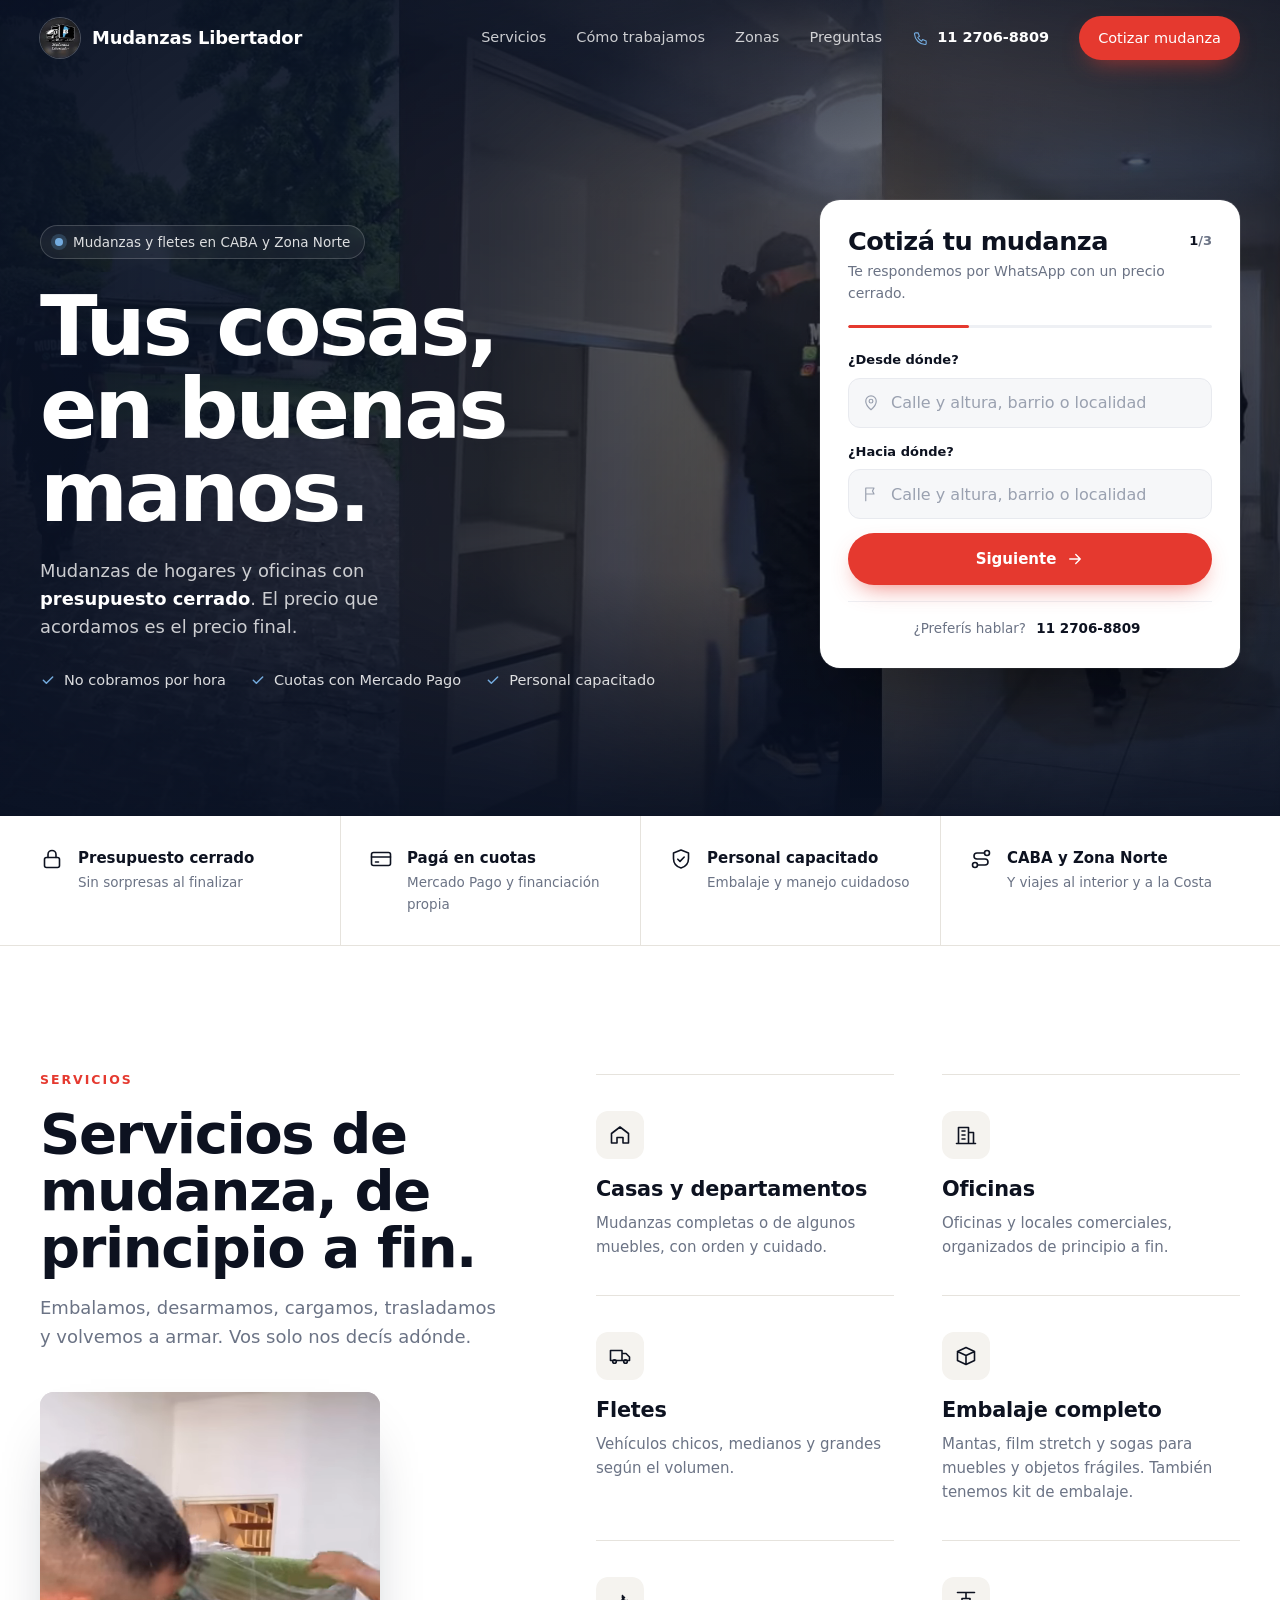
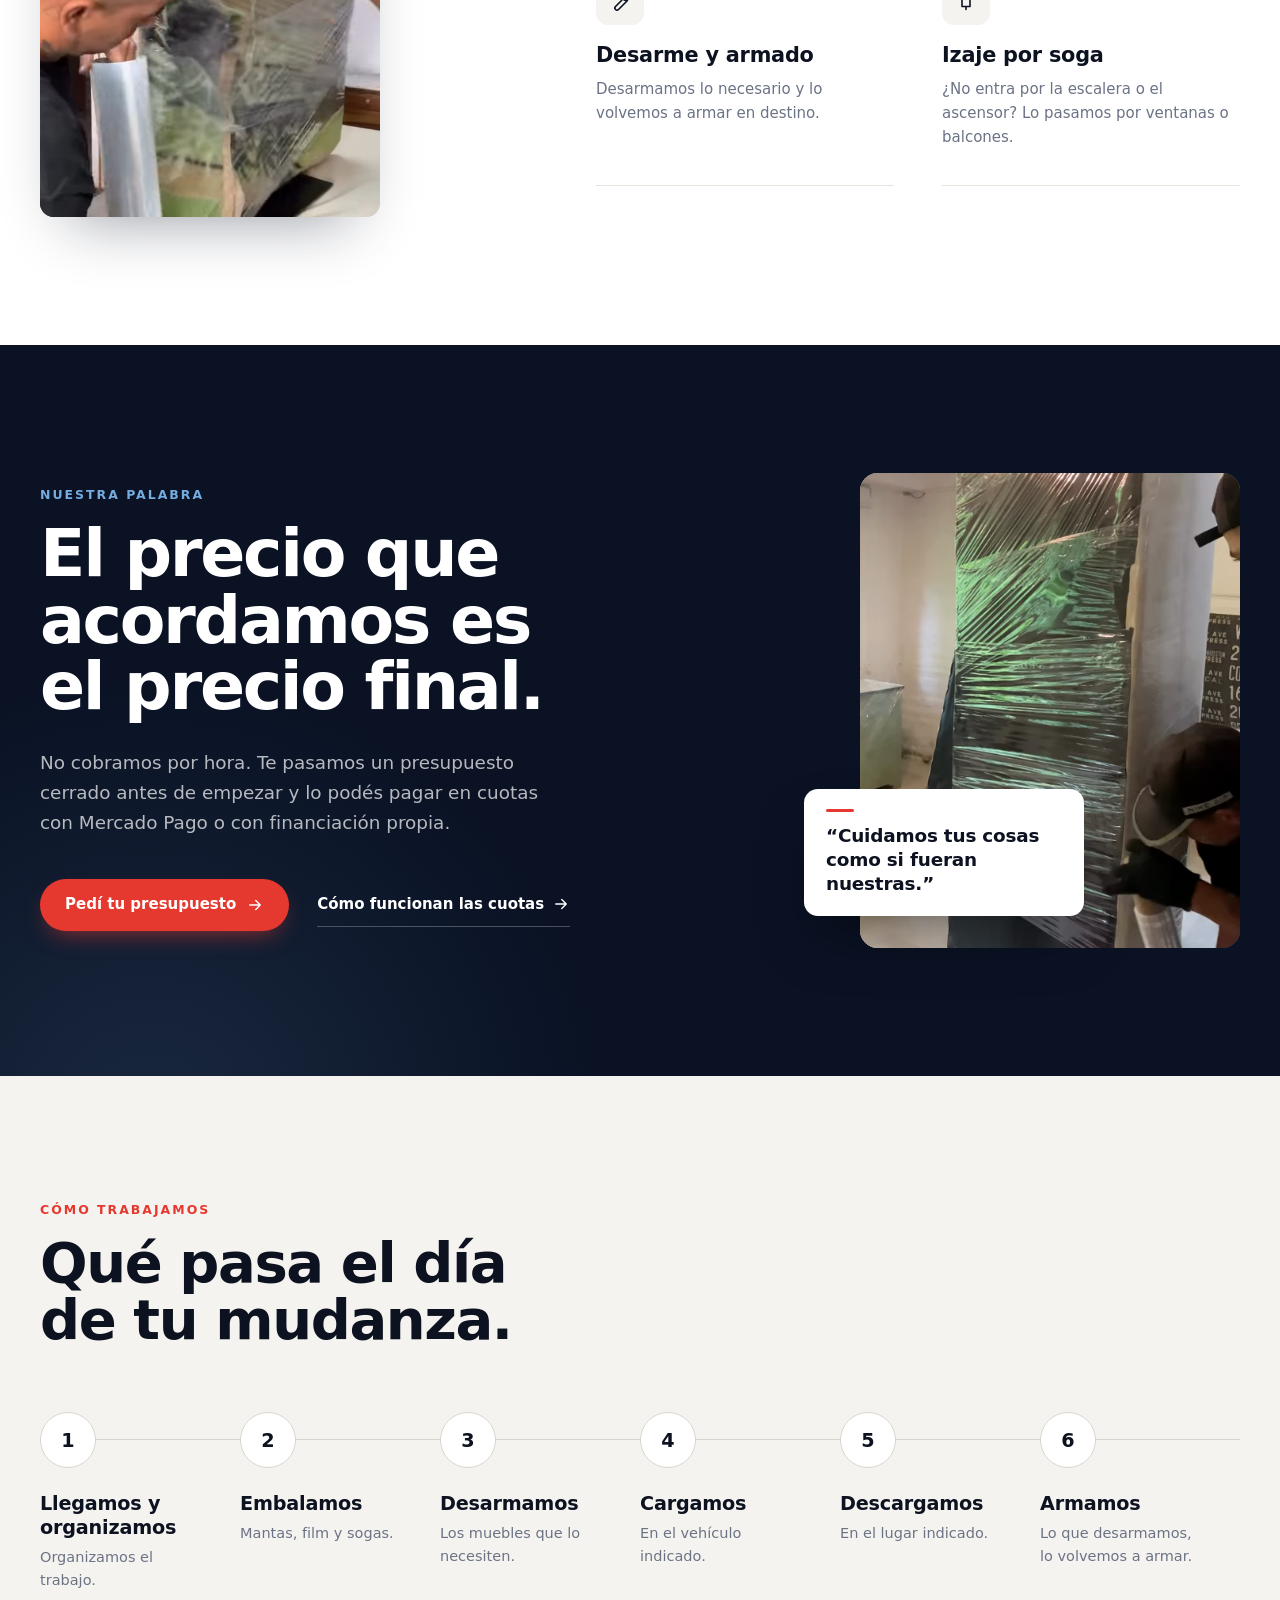
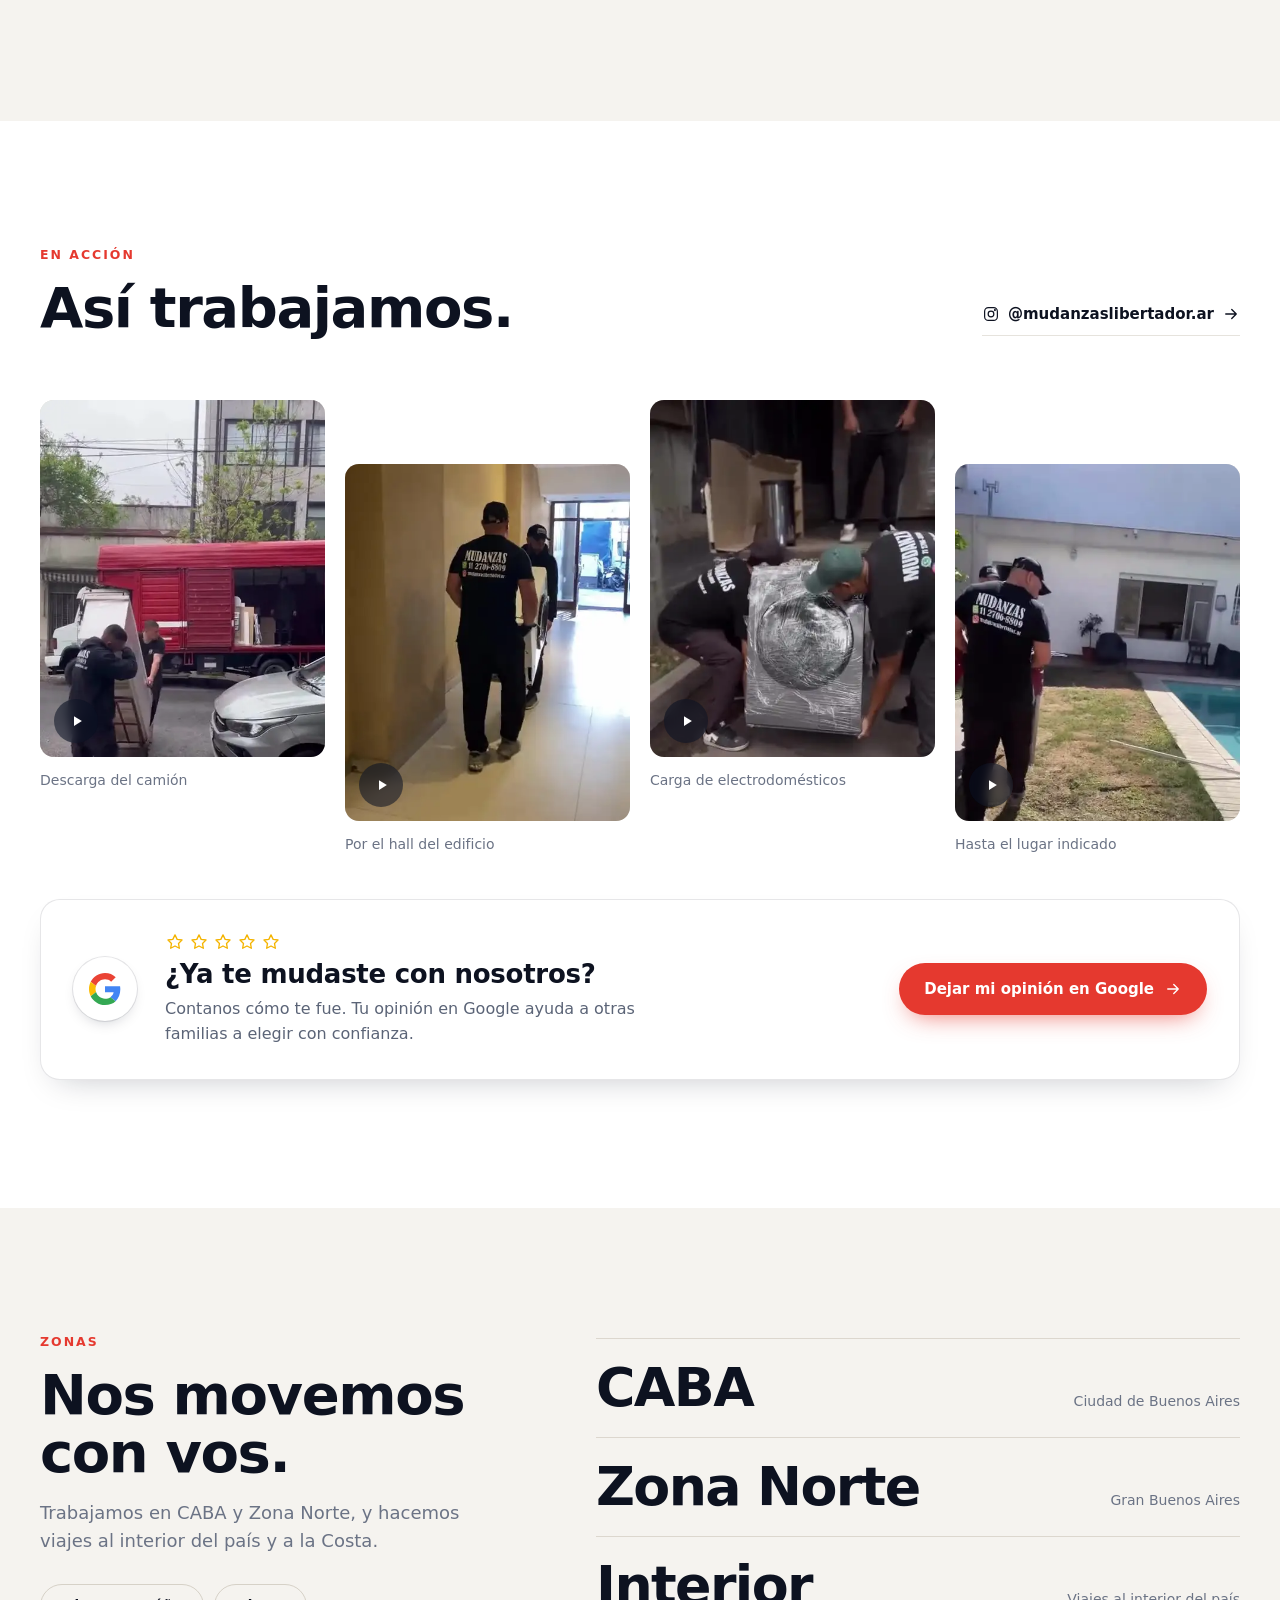
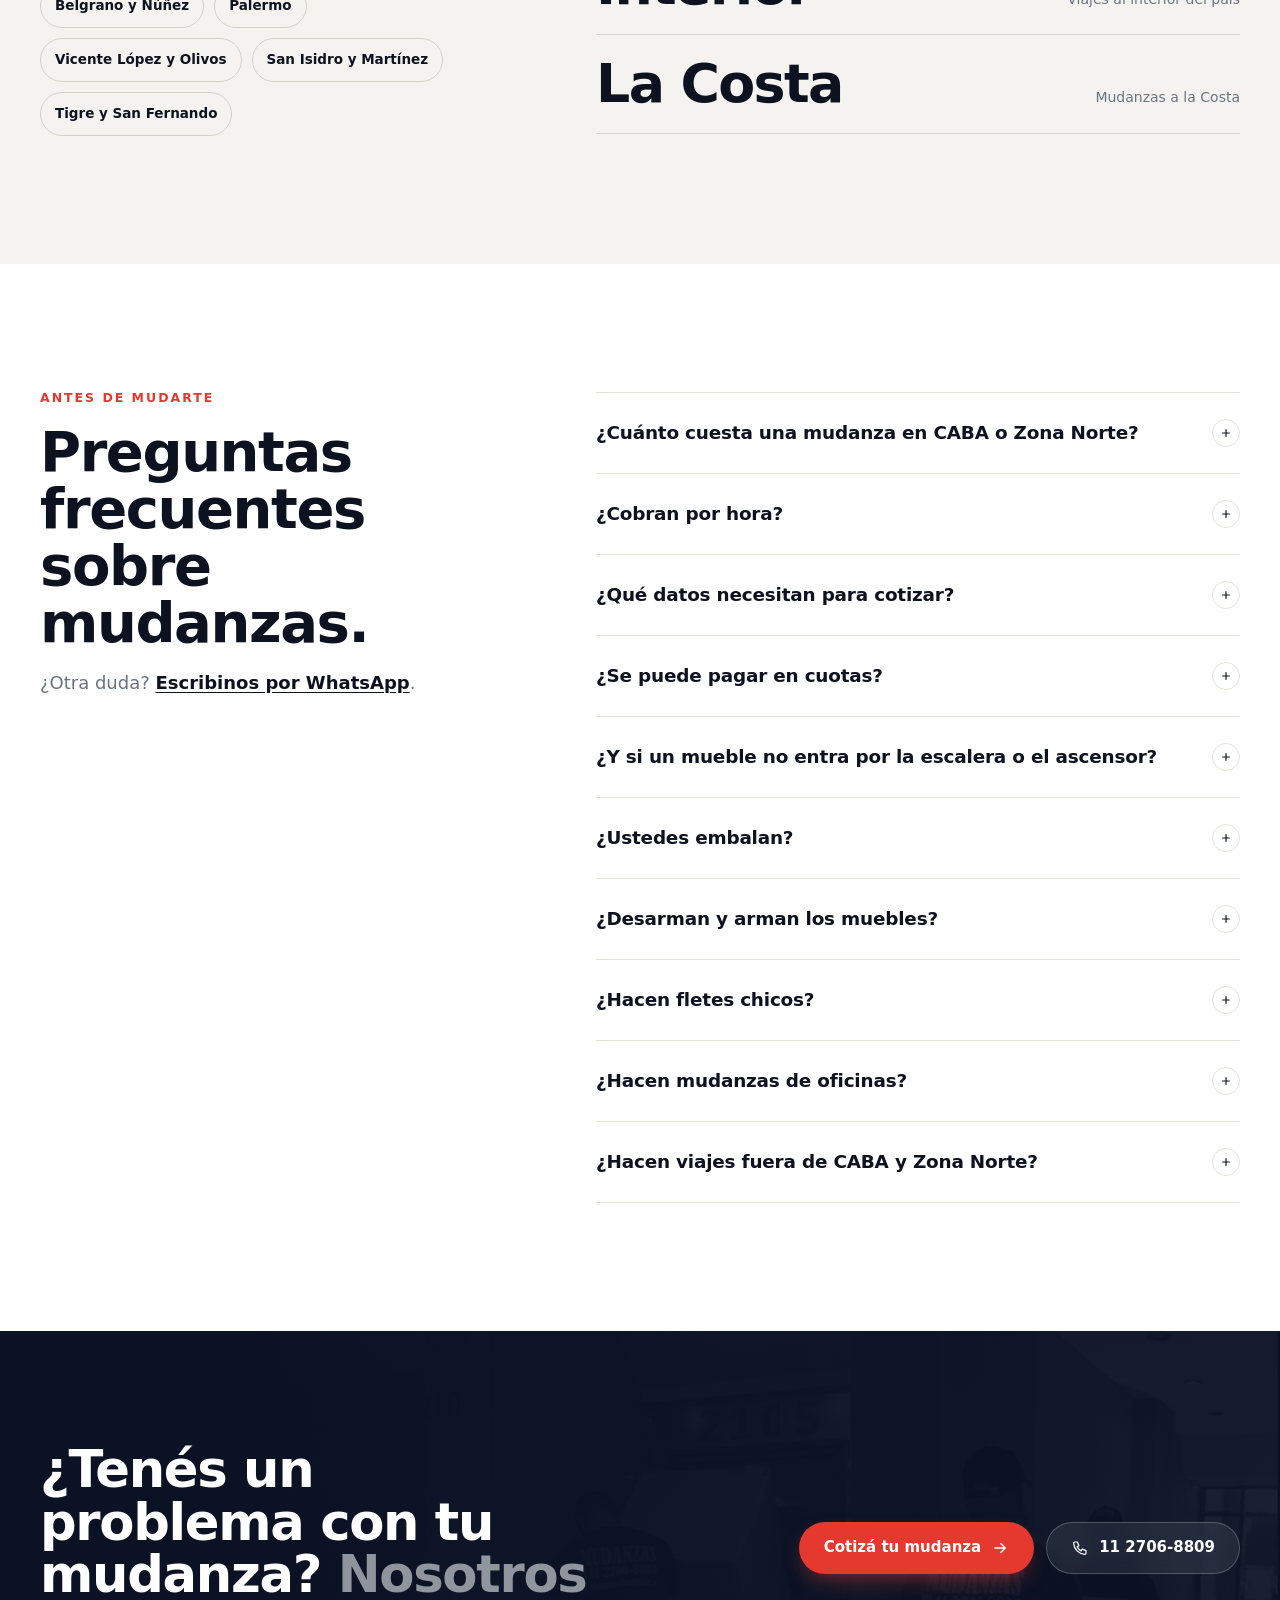
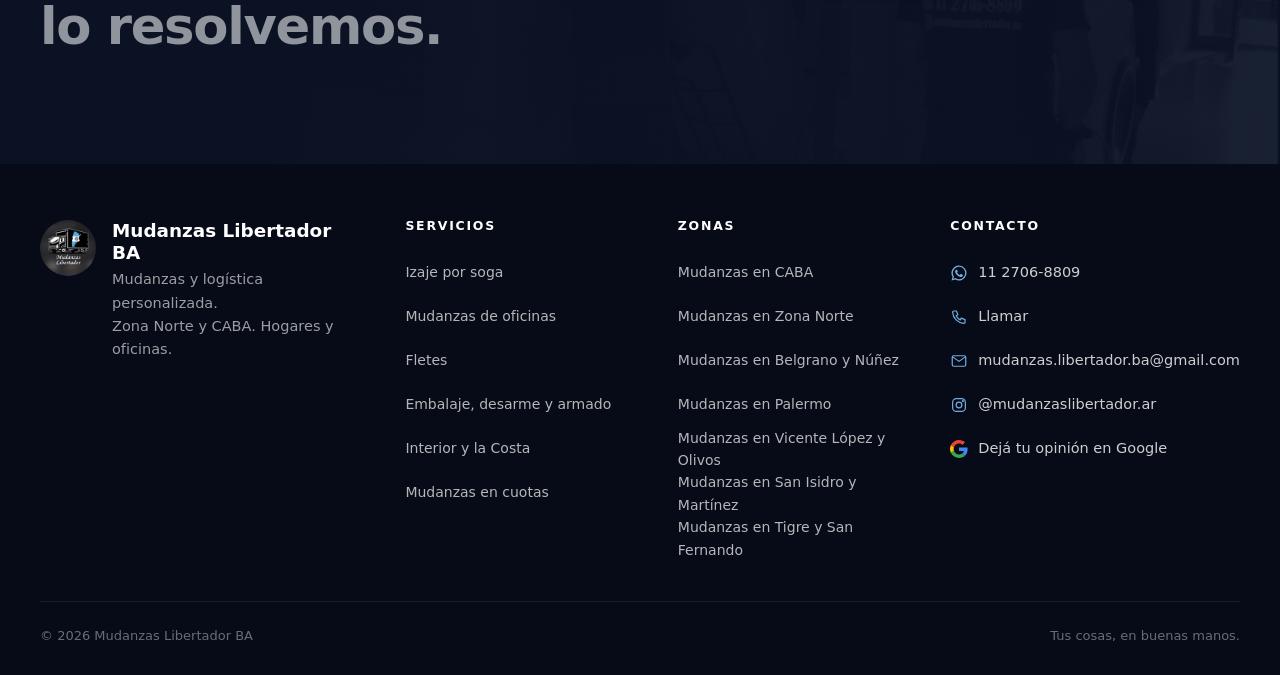
==== commit cc455ca1: "Add files via upload" ====
--- a/index.html
+++ b/index.html
@@ -117,11 +117,12 @@
 
             <fieldset class="qs is-active" data-step="1">
               <legend class="sr">Paso 1: origen y destino</legend>
+              <p class="sr" id="q-addr-help">Escribí al menos 3 letras para ver sugerencias de direcciones. Usá las flechas para elegir y Enter para confirmar.</p>
               <label class="fl"><span>¿Desde dónde?</span>
-                <span class="fl__box"><svg class="ic" aria-hidden="true"><use href="#i-pin"/></svg><input name="origen" id="q-origen" type="text" placeholder="Barrio o localidad de origen" required autocomplete="off"></span>
+                <span class="fl__box"><svg class="ic" aria-hidden="true"><use href="#i-pin"/></svg><input name="origen" id="q-origen" type="text" placeholder="Calle y altura, barrio o localidad" required autocomplete="off" autocapitalize="words" spellcheck="false" enterkeyhint="next" data-addr role="combobox" aria-autocomplete="list" aria-expanded="false" aria-controls="q-origen-list" aria-describedby="q-addr-help"></span>
               </label>
               <label class="fl"><span>¿Hacia dónde?</span>
-                <span class="fl__box"><svg class="ic" aria-hidden="true"><use href="#i-flag"/></svg><input name="destino" id="q-destino" type="text" placeholder="Barrio o localidad de destino" required autocomplete="off"></span>
+                <span class="fl__box"><svg class="ic" aria-hidden="true"><use href="#i-flag"/></svg><input name="destino" id="q-destino" type="text" placeholder="Calle y altura, barrio o localidad" required autocomplete="off" autocapitalize="words" spellcheck="false" enterkeyhint="next" data-addr role="combobox" aria-autocomplete="list" aria-expanded="false" aria-controls="q-destino-list" aria-describedby="q-addr-help"></span>
               </label>
               <button class="btn btn--accent btn--block" type="button" data-next>Siguiente<svg class="ic" aria-hidden="true"><use href="#i-arrow"/></svg></button>
             </fieldset>
@@ -287,7 +288,16 @@
             <p class="vbox__cap"><b></b> <a href="https://www.instagram.com/mudanzaslibertador.ar/" target="_blank" rel="noopener">Ver el reel completo en Instagram</a></p>
           </div>
         </dialog>
-        <!-- PLACEHOLDER TESTIMONIOS: cuando haya reseñas reales (con permiso del cliente), agregar acá una fila de 2-3 citas. -->
+        <!-- v7: pedido de opiniones en Google (sin rating ni reseñas inventadas; agregar citas reales solo con permiso) -->
+        <div class="review reveal">
+          <span class="review__g"><svg aria-hidden="true"><use href="#i-google"/></svg></span>
+          <div class="review__txt">
+            <span class="review__stars" aria-hidden="true"><svg><use href="#i-star"/></svg><svg><use href="#i-star"/></svg><svg><use href="#i-star"/></svg><svg><use href="#i-star"/></svg><svg><use href="#i-star"/></svg></span>
+            <h3>¿Ya te mudaste con nosotros?</h3>
+            <p>Contanos cómo te fue. Tu opinión en Google ayuda a otras familias a elegir con confianza.</p>
+          </div>
+          <a class="btn btn--accent review__btn" href="https://share.google/Xvqq46blmaVdApBMl" target="_blank" rel="noopener" data-review>Dejar mi opinión en Google<svg class="ic" aria-hidden="true"><use href="#i-arrow"/></svg></a>
+        </div>
       </div>
     </section>
 
@@ -380,6 +390,7 @@
           <li><a href="tel:+5491127068809"><svg class="ic" aria-hidden="true"><use href="#i-phone"/></svg>Llamar</a></li>
           <li><a href="mailto:mudanzas.libertador.ba@gmail.com"><svg class="ic" aria-hidden="true"><use href="#i-mail"/></svg>mudanzas.libertador.ba@gmail.com</a></li>
           <li><a href="https://www.instagram.com/mudanzaslibertador.ar/" target="_blank" rel="noopener"><svg class="ic" aria-hidden="true"><use href="#i-ig"/></svg>@mudanzaslibertador.ar</a></li>
+        <li><a href="https://share.google/Xvqq46blmaVdApBMl" target="_blank" rel="noopener" data-review><svg class="ic" aria-hidden="true"><use href="#i-google"/></svg>Dejá tu opinión en Google</a></li>
         </ul>
       </div>
     </div>
@@ -389,6 +400,8 @@
   <a class="wa is-hidden" href="https://wa.me/5491127068809?text=Hola%20Mudanzas%20Libertador%2C%20quiero%20consultar%20por%20una%20mudanza." target="_blank" rel="noopener" aria-label="Escribinos por WhatsApp"><svg aria-hidden="true"><use href="#i-wa"/></svg></a>
 
   <svg width="0" height="0" style="position:absolute" aria-hidden="true">
+    <symbol id="i-google" viewBox="0 0 48 48"><path fill="#EA4335" d="M24 9.5c3.54 0 6.71 1.22 9.21 3.6l6.85-6.85C35.9 2.38 30.47 0 24 0 14.62 0 6.51 5.38 2.56 13.22l7.98 6.19C12.43 13.72 17.74 9.5 24 9.5z"/><path fill="#4285F4" d="M46.98 24.55c0-1.57-.15-3.09-.38-4.55H24v9.02h12.94c-.58 2.96-2.26 5.48-4.78 7.18l7.73 6c4.51-4.18 7.09-10.36 7.09-17.65z"/><path fill="#FBBC05" d="M10.53 28.59c-.48-1.45-.76-2.99-.76-4.59s.27-3.14.76-4.59l-7.98-6.19C.92 16.46 0 20.12 0 24c0 3.88.92 7.54 2.56 10.78l7.97-6.19z"/><path fill="#34A853" d="M24 48c6.48 0 11.93-2.13 15.89-5.81l-7.73-6c-2.15 1.45-4.92 2.3-8.16 2.3-6.26 0-11.57-4.22-13.47-9.91l-7.98 6.19C6.51 42.62 14.62 48 24 48z"/></symbol>
+    <symbol id="i-star" viewBox="0 0 24 24" fill="none" stroke="currentColor" stroke-width="1.6" stroke-linejoin="round"><path d="M12 3.5l2.6 5.3 5.8.8-4.2 4.1 1 5.8L12 16.8l-5.2 2.7 1-5.8-4.2-4.1 5.8-.8z"/></symbol>
     <symbol id="i-check" viewBox="0 0 24 24" fill="none" stroke="currentColor" stroke-width="2.2" stroke-linecap="round" stroke-linejoin="round"><path d="M5 12.5l4.5 4.5L19 7.5"/></symbol>
     <symbol id="i-arrow" viewBox="0 0 24 24" fill="none" stroke="currentColor" stroke-width="1.8" stroke-linecap="round" stroke-linejoin="round"><path d="M5 12h14M13 6l6 6-6 6"/></symbol>
     <symbol id="i-phone" viewBox="0 0 24 24" fill="none" stroke="currentColor" stroke-width="1.6" stroke-linecap="round" stroke-linejoin="round"><path d="M5 4h3.5l2 5-2.3 1.4a11 11 0 0 0 5.4 5.4L15 13.5l5 2V19a1.5 1.5 0 0 1-1.6 1.5A16 16 0 0 1 3.5 5.6 1.5 1.5 0 0 1 5 4z"/></symbol>
--- a/assets/css/styles.css
+++ b/assets/css/styles.css
@@ -0,0 +1,496 @@
+/* Mudanzas Libertador BA · v2 */
+:root{
+  --navy:#0a1224; --navy-2:#111b33; --navy-3:#1a2645;
+  --ink:#0d1220; --text:#3d4557; --mute:#6b7385;
+  --paper:#f5f3ef; --line:#e6e3dd; --white:#fff;
+  --accent:#e5392f; --accent-2:#c92c23;
+  --celeste:#74acdf; --wa:#22c35e;
+  --display:"Bricolage Grotesque","Inter",system-ui,sans-serif;
+  --sans:"Inter",system-ui,-apple-system,"Segoe UI",Roboto,Arial,sans-serif;
+  --r:14px; --hdr:76px;
+  --ease:cubic-bezier(.2,.7,.2,1);
+}
+*,*::before,*::after{box-sizing:border-box}
+html{scroll-behavior:smooth;scroll-padding-top:calc(var(--hdr) + 8px);-webkit-text-size-adjust:100%}
+body{margin:0;font:400 16px/1.6 var(--sans);color:var(--text);background:var(--white);-webkit-font-smoothing:antialiased;text-rendering:optimizeLegibility}
+img{display:block;max-width:100%;height:auto}
+a{color:inherit}
+h1,h2,h3{font-family:var(--display);color:var(--ink);margin:0;font-weight:700;letter-spacing:-.025em;line-height:1.02}
+h2{font-size:clamp(2.1rem,4.4vw,3.5rem);text-wrap:balance}
+h3{font-size:1.15rem;letter-spacing:-.01em;line-height:1.25}
+p{margin:0}
+.wrap{width:min(1200px,100% - 48px);margin-inline:auto}
+.ic{width:20px;height:20px;flex:none}
+.sr{position:absolute!important;width:1px;height:1px;overflow:hidden;clip:rect(0 0 0 0);white-space:nowrap}
+.skip{position:absolute;left:-9999px;top:8px;z-index:300;background:#fff;color:var(--ink);padding:10px 14px;border-radius:8px}
+.skip:focus{left:8px}
+:focus-visible{outline:2px solid var(--celeste);outline-offset:3px}
+
+.kicker{font:600 .78rem/1 var(--sans);letter-spacing:.16em;text-transform:uppercase;color:var(--accent);margin-bottom:18px}
+.kicker--light{color:var(--celeste)}
+.lead{font-size:1.125rem;color:var(--mute);max-width:46ch;margin-top:18px}
+.lead a{color:var(--ink);font-weight:600;text-underline-offset:3px}
+
+/* Buttons */
+.btn{--h:52px;display:inline-flex;align-items:center;justify-content:center;gap:10px;height:var(--h);padding:0 24px;border-radius:999px;border:1px solid transparent;font:600 15px/1 var(--sans);text-decoration:none;cursor:pointer;white-space:nowrap;transition:background .25s var(--ease),transform .25s var(--ease),border-color .25s,color .25s,box-shadow .25s}
+.btn .ic{width:18px;height:18px;transition:transform .25s var(--ease)}
+.btn:hover .ic:last-child{transform:translateX(3px)}
+.btn--sm{--h:42px;padding:0 18px;font-size:14px}
+.btn--block{width:100%}
+.btn--accent{background:var(--accent);color:#fff;box-shadow:0 10px 24px -10px rgba(229,57,47,.7)}
+.btn--accent:hover{background:var(--accent-2)}
+.btn--glass{background:rgba(255,255,255,.08);border-color:rgba(255,255,255,.22);color:#fff;backdrop-filter:blur(8px);-webkit-backdrop-filter:blur(8px)}
+.btn--glass:hover{background:rgba(255,255,255,.16)}
+.btn--ghost{background:transparent;border-color:var(--line);color:var(--ink)}
+.btn--ghost:hover{border-color:#c9c4bb}
+.btn--wa{background:var(--wa);color:#fff;flex:1}
+.btn--wa:hover{background:#1aa851}
+.btn--wa .ic:last-child{transform:none!important}
+
+/* Header */
+.hdr{position:fixed;inset:0 0 auto;z-index:100;height:var(--hdr);transition:background .3s,box-shadow .3s,height .3s}
+.hdr.is-solid{background:rgba(10,18,36,.86);backdrop-filter:blur(14px) saturate(140%);-webkit-backdrop-filter:blur(14px) saturate(140%);box-shadow:0 1px 0 rgba(255,255,255,.06)}
+.hdr__in{height:100%;display:flex;align-items:center;justify-content:space-between;gap:24px}
+.logo{display:flex;align-items:center;gap:12px;color:#fff;text-decoration:none;font:700 1.12rem/1 var(--display);letter-spacing:-.01em}
+.logo img{width:40px;height:40px;border-radius:50%;box-shadow:0 0 0 1px rgba(255,255,255,.25)}
+.nav{display:flex;align-items:center;gap:30px}
+.nav a{color:rgba(255,255,255,.78);text-decoration:none;font-size:14.5px;font-weight:500;transition:color .2s}
+.nav a:hover{color:#fff}
+.nav .btn{color:#fff}
+.nav__tel{display:inline-flex;align-items:center;gap:8px;color:#fff!important;font-weight:600!important}
+.nav__tel .ic{width:17px;height:17px;color:var(--celeste)}
+.burger{display:none;width:44px;height:44px;border:0;background:transparent;cursor:pointer;position:relative}
+.burger span{position:absolute;left:11px;right:11px;height:2px;background:#fff;border-radius:2px;transition:transform .3s var(--ease),top .3s var(--ease)}
+.burger span:first-child{top:17px}.burger span:last-child{top:25px}
+.burger[aria-expanded=true] span:first-child{top:21px;transform:rotate(45deg)}
+.burger[aria-expanded=true] span:last-child{top:21px;transform:rotate(-45deg)}
+
+/* Hero */
+.hero{position:relative;min-height:max(680px,calc(100svh - 84px));display:flex;align-items:center;background:var(--navy);color:#fff;overflow:hidden;isolation:isolate}
+.hero__bg{position:absolute;inset:0;z-index:-2}
+.hero__bg img{width:100%;height:100%;object-fit:cover;object-position:center 30%;animation:kb 18s var(--ease) both}
+@keyframes kb{from{transform:scale(1.08)}to{transform:scale(1)}}
+.hero__shade{position:absolute;inset:0;z-index:-1;background:
+  linear-gradient(90deg,rgba(10,18,36,.96) 0%,rgba(10,18,36,.82) 38%,rgba(10,18,36,.55) 70%,rgba(10,18,36,.7) 100%),
+  linear-gradient(0deg,rgba(10,18,36,.9) 0%,transparent 30%,transparent 75%,rgba(10,18,36,.6) 100%)}
+.hero__in{display:grid;grid-template-columns:minmax(0,1fr) 420px;gap:72px;align-items:center;padding:calc(var(--hdr) + 48px) 0 72px}
+.tag{display:inline-flex;align-items:center;gap:10px;font-size:13.5px;font-weight:500;color:rgba(255,255,255,.85);padding:8px 14px;border:1px solid rgba(255,255,255,.18);border-radius:999px;background:rgba(255,255,255,.05);backdrop-filter:blur(6px)}
+.tag__dot{width:8px;height:8px;border-radius:50%;background:var(--celeste);box-shadow:0 0 0 4px rgba(116,172,223,.22)}
+.hero h1{color:#fff;font-size:clamp(3rem,6.6vw,5.6rem);font-weight:700;letter-spacing:-.035em;line-height:.98;margin:26px 0 24px}
+.hero__lead{font-size:clamp(1.05rem,1.4vw,1.25rem);line-height:1.55;color:rgba(255,255,255,.78);max-width:34ch}
+.hero__lead strong{color:#fff;font-weight:600}
+.ticks{list-style:none;padding:0;margin:28px 0 0;display:flex;flex-wrap:wrap;gap:10px 24px;font-size:14.5px;color:rgba(255,255,255,.85)}
+.ticks li{display:flex;align-items:center;gap:8px}
+.ticks .ic{width:16px;height:16px;color:var(--celeste)}
+.hero__ctas{display:none;gap:12px;margin-top:32px}
+
+/* Quote card */
+.quote{background:#fff;color:var(--ink);border-radius:20px;padding:28px;box-shadow:0 40px 80px -30px rgba(0,0,0,.6),0 0 0 1px rgba(255,255,255,.08)}
+.quote__head{display:flex;justify-content:space-between;align-items:flex-start;gap:12px}
+.quote h2{font-size:1.6rem;letter-spacing:-.02em}
+.quote__head p{font-size:14px;color:var(--mute);margin-top:6px}
+.quote__count{font:600 13px/1 var(--sans);color:var(--mute);padding-top:6px}
+.quote__count b{color:var(--ink)}
+.quote__bar{height:3px;background:#eef0f4;border-radius:3px;margin:20px 0 22px;overflow:hidden}
+.quote__bar span{display:block;height:100%;width:33.33%;background:var(--accent);border-radius:3px;transition:width .45s var(--ease)}
+.qs{border:0;margin:0;padding:0;display:none;flex-direction:column;gap:14px;min-width:0}
+.qs.is-active{display:flex;animation:qin .4s var(--ease)}
+@keyframes qin{from{opacity:0;transform:translateX(12px)}to{opacity:1;transform:none}}
+.fl{display:flex;flex-direction:column;gap:7px}
+.fl>span:first-child,.fl__lbl{font-size:13px;font-weight:600;color:var(--ink)}
+.fl__lbl{margin-top:2px}
+.fl__box{position:relative;display:block}
+.fl__box .ic{position:absolute;left:14px;top:50%;transform:translateY(-50%);width:18px;height:18px;color:#9aa1b0;pointer-events:none}
+.fl input,.fl textarea{width:100%;font:inherit;font-size:15px;color:var(--ink);background:#f6f7f9;border:1px solid #e8eaef;border-radius:12px;height:50px;padding:0 14px 0 42px;transition:border-color .2s,background .2s,box-shadow .2s}
+.fl__box--plain input{padding-left:14px}
+.fl textarea{height:auto;min-height:66px;padding:12px 14px;resize:vertical}
+.fl input:focus,.fl textarea:focus{outline:0;background:#fff;border-color:var(--ink);box-shadow:0 0 0 4px rgba(13,18,32,.07)}
+.fl input::placeholder,.fl textarea::placeholder{color:#9aa1b0}
+.fl .bad{border-color:var(--accent);box-shadow:0 0 0 4px rgba(229,57,47,.1)}
+.mini{display:flex;align-items:center;gap:8px;font-size:13.5px;color:var(--mute);margin-top:-4px;cursor:pointer}
+.mini input{accent-color:var(--ink);width:16px;height:16px}
+.chips{display:flex;flex-wrap:wrap;gap:8px}
+.chip{position:relative;cursor:pointer}
+.chip input{position:absolute;opacity:0;inset:0;cursor:pointer;margin:0}
+.chip span{display:inline-block;padding:10px 14px;border-radius:999px;border:1px solid #e3e5ea;font-size:14px;font-weight:500;color:var(--text);background:#fff;transition:all .2s var(--ease)}
+.chip:hover span{border-color:#c7cbd3}
+.chip input:checked+span{background:var(--ink);border-color:var(--ink);color:#fff}
+.chip input:focus-visible+span{outline:2px solid var(--celeste);outline-offset:2px}
+.qs__nav{display:flex;gap:10px;margin-top:4px}
+.qs__nav .btn--accent{flex:1}
+.quote__alt{margin-top:16px;padding-top:16px;border-top:1px solid #eef0f4;font-size:13.5px;color:var(--mute);text-align:center}
+.quote__alt a{color:var(--ink);font-weight:600;text-decoration:none}
+.quote__err{margin-top:12px;font-size:13.5px;color:var(--accent-2);font-weight:500}
+
+/* Trust strip */
+.trust{background:#fff;border-bottom:1px solid var(--line)}
+.trust__in{display:grid;grid-template-columns:repeat(4,1fr)}
+.trust__item{display:flex;gap:14px;align-items:flex-start;padding:30px 28px 30px 0}
+.trust__item+.trust__item{padding-left:28px;border-left:1px solid var(--line)}
+.trust__item .ic{width:24px;height:24px;color:var(--ink);margin-top:1px}
+.trust__item b{display:block;color:var(--ink);font-weight:600;font-size:15px}
+.trust__item span{display:block;font-size:13.5px;color:var(--mute);margin-top:2px}
+
+/* Sections */
+.sec{padding:128px 0}
+.sec--paper{background:var(--paper)}
+.sec--dark{background:var(--navy);color:rgba(255,255,255,.72)}
+.sec--dark h2,.sec--dark h3{color:#fff}
+.head{max-width:720px;margin-bottom:64px}
+.head--row{max-width:none;display:flex;justify-content:space-between;align-items:flex-end;gap:24px}
+.link{display:inline-flex;align-items:center;gap:8px;font-weight:600;font-size:15px;color:var(--ink);text-decoration:none;border-bottom:1px solid var(--line);padding-bottom:6px;transition:border-color .2s}
+.link:hover{border-color:var(--ink)}
+.link .ic{width:18px;height:18px}
+
+/* Services */
+.svc{display:grid;grid-template-columns:5fr 7fr;gap:96px;align-items:start}
+.svc__intro{position:sticky;top:calc(var(--hdr) + 32px)}
+.svc__photo{margin:40px 0 0;width:min(340px,100%);border-radius:var(--r);overflow:hidden;aspect-ratio:4/5;box-shadow:0 30px 60px -30px rgba(10,18,36,.45)}
+.svc__photo img{width:100%;height:100%;object-fit:cover}
+.svc__list{list-style:none;margin:0;padding:0;display:grid;grid-template-columns:1fr 1fr;column-gap:48px}
+.svc__list li{display:flex;flex-direction:column;gap:18px;padding:36px 0;border-top:1px solid var(--line)}
+.svc__list li:nth-last-child(-n+2){border-bottom:1px solid var(--line)}
+.svc__ic{flex:none;display:grid;place-items:center;width:48px;height:48px;border-radius:12px;background:var(--paper);color:var(--ink)}
+.svc__ic .ic{width:24px;height:24px}
+.svc__list h3{font-size:1.3rem;margin-bottom:8px}
+.svc__list p{font-size:15px;color:var(--mute)}
+
+/* Promise */
+.promise{position:relative;overflow:hidden}
+.promise::before{content:"";position:absolute;width:900px;height:900px;left:-300px;bottom:-500px;background:radial-gradient(closest-side,rgba(116,172,223,.14),transparent);pointer-events:none}
+.promise__in{position:relative;display:grid;grid-template-columns:7fr 5fr;gap:96px;align-items:center}
+.promise h2{font-size:clamp(2.4rem,5.2vw,4.4rem);letter-spacing:-.035em;line-height:1}
+.promise__text{font-size:1.15rem;line-height:1.65;max-width:44ch;margin:28px 0 40px;color:rgba(255,255,255,.7)}
+.promise__media{position:relative;margin:0;justify-self:end;width:min(380px,100%)}
+.promise__media img{width:100%;aspect-ratio:4/5;object-fit:cover;border-radius:18px;filter:saturate(.9) contrast(1.05)}
+.promise__media figcaption{position:absolute;left:-56px;bottom:32px;max-width:280px;background:#fff;color:var(--ink);font:600 1.15rem/1.3 var(--display);letter-spacing:-.01em;padding:20px 22px;border-radius:14px;box-shadow:0 30px 60px -20px rgba(0,0,0,.55)}
+.promise__media figcaption::before{content:"";display:block;width:28px;height:3px;border-radius:2px;background:var(--accent);margin-bottom:12px}
+
+/* Steps */
+.steps{list-style:none;margin:0;padding:0;display:grid;grid-template-columns:repeat(6,1fr);gap:0;position:relative}
+.steps::before{content:"";position:absolute;left:0;right:0;top:27px;height:1px;background:#d9d4cb}
+.steps li{position:relative;padding-right:20px}
+.steps span{position:relative;display:grid;place-items:center;width:56px;height:56px;border-radius:50%;background:#fff;border:1px solid #d9d4cb;font:700 1.2rem/1 var(--display);color:var(--ink);margin-bottom:24px;transition:background .3s,color .3s,border-color .3s}
+.steps li:hover span{background:var(--ink);color:#fff;border-color:var(--ink)}
+.steps h3{font-size:1.2rem}
+.steps p{font-size:14.5px;color:var(--mute);margin-top:6px;max-width:18ch}
+
+/* Gallery */
+.gal{display:grid;grid-template-columns:repeat(4,1fr);gap:20px;align-items:start}
+.gal figure{margin:0;border-radius:var(--r);overflow:hidden;aspect-ratio:3/4;background:#ddd}
+.gal figure:nth-child(even){margin-top:64px}
+.gal img{width:100%;height:100%;object-fit:cover;filter:saturate(.85);transition:transform .8s var(--ease),filter .5s}
+.gal figure:hover img{transform:scale(1.05);filter:saturate(1.05)}
+
+/* Zones */
+.zones__in{display:grid;grid-template-columns:5fr 7fr;gap:96px;align-items:center}
+.zones__list{list-style:none;margin:0;padding:0}
+.zones__list li{display:flex;justify-content:space-between;align-items:baseline;gap:16px;padding:22px 0;border-top:1px solid #dcd7ce}
+.zones__list li:last-child{border-bottom:1px solid #dcd7ce}
+.zones__list span{font:700 clamp(2rem,4.2vw,3.4rem)/1 var(--display);letter-spacing:-.03em;color:var(--ink);transition:transform .4s var(--ease),color .3s}
+.zones__list small{font-size:14px;color:var(--mute);text-align:right}
+.zones__list li:hover span{transform:translateX(8px);color:var(--accent)}
+
+/* FAQ */
+.faq{display:grid;grid-template-columns:5fr 7fr;gap:96px;align-items:start}
+.faq__head{position:sticky;top:calc(var(--hdr) + 32px)}
+.faq__list details{border-top:1px solid var(--line)}
+.faq__list details:last-child{border-bottom:1px solid var(--line)}
+.faq__list summary{list-style:none;cursor:pointer;display:flex;justify-content:space-between;align-items:center;gap:24px;padding:26px 0;font:600 1.15rem/1.35 var(--display);color:var(--ink);letter-spacing:-.01em}
+.faq__list summary::-webkit-details-marker{display:none}
+.faq__list summary::after{content:"";flex:none;width:28px;height:28px;border-radius:50%;border:1px solid var(--line);background:url("data:image/svg+xml,%3Csvg xmlns='http://www.w3.org/2000/svg' viewBox='0 0 24 24'%3E%3Cpath d='M12 7v10M7 12h10' stroke='%230d1220' stroke-width='1.8' stroke-linecap='round'/%3E%3C/svg%3E") center/16px no-repeat;transition:transform .3s var(--ease),background-color .3s}
+.faq__list details[open] summary::after{transform:rotate(45deg);background-color:var(--paper)}
+.faq__list details p{padding:0 48px 26px 0;color:var(--mute);font-size:15.5px}
+.faq__list details a{color:var(--ink);font-weight:600}
+
+/* CTA */
+.cta{background:var(--navy);color:#fff;padding:112px 0;position:relative;overflow:hidden}
+.cta::before{content:"";position:absolute;inset:0;background:url("../img/hero-triptych.jpg") center/cover;opacity:.18}
+.cta::after{content:"";position:absolute;inset:0;background:linear-gradient(90deg,var(--navy) 20%,rgba(10,18,36,.6))}
+.cta__in{position:relative;z-index:1;display:flex;justify-content:space-between;align-items:center;gap:48px}
+.cta h2{color:#fff;font-size:clamp(2rem,4vw,3.2rem);max-width:18ch}
+.cta h2 span{color:rgba(255,255,255,.55)}
+.cta__btns{display:flex;gap:12px;flex-wrap:wrap}
+
+/* Footer */
+.ftr{background:#060b17;color:rgba(255,255,255,.6);padding:56px 0 28px;font-size:14.5px}
+.ftr__in{display:flex;justify-content:space-between;gap:40px;align-items:flex-start;padding-bottom:40px;border-bottom:1px solid rgba(255,255,255,.08)}
+.ftr__brand{display:flex;gap:16px;align-items:center}
+.ftr__brand img{border-radius:50%;width:56px;height:56px}
+.ftr__brand b{display:block;color:#fff;font:700 1.15rem/1.2 var(--display);margin-bottom:4px}
+.ftr__links{list-style:none;margin:0;padding:0;display:flex;flex-wrap:wrap;gap:12px 32px}
+.ftr__links a{display:inline-flex;align-items:center;gap:10px;text-decoration:none;color:rgba(255,255,255,.8);transition:color .2s}
+.ftr__links a:hover{color:#fff}
+.ftr__links .ic{width:18px;height:18px;color:var(--celeste)}
+.ftr__base{display:flex;justify-content:space-between;gap:16px;padding-top:24px;font-size:13px;color:rgba(255,255,255,.4)}
+
+/* Floating WA */
+.wa{position:fixed;right:20px;bottom:calc(20px + env(safe-area-inset-bottom));z-index:90;width:56px;height:56px;border-radius:50%;background:var(--wa);color:#fff;display:grid;place-items:center;box-shadow:0 12px 28px -8px rgba(34,195,94,.6);transition:transform .3s var(--ease),opacity .3s}
+.wa svg{width:28px;height:28px}
+.wa:hover{transform:scale(1.07)}
+.wa.is-hidden{opacity:0;transform:translateY(16px) scale(.9);pointer-events:none}
+
+/* Reveal */
+.reveal{opacity:0;transform:translateY(24px);transition:opacity .8s var(--ease),transform .8s var(--ease)}
+.reveal.in{opacity:1;transform:none}
+.no-js .reveal{opacity:1;transform:none}
+
+/* Responsive */
+@media (max-width:1100px){
+  .hero__in{grid-template-columns:minmax(0,1fr) 380px;gap:48px}
+  .nav{gap:22px}
+  .nav a:not(.btn):not(.nav__tel){display:none}
+  .svc,.zones__in,.faq{gap:56px}
+}
+@media (max-width:900px){
+  :root{--hdr:64px}
+  .burger{display:block}
+  .nav{position:fixed;inset:var(--hdr) 0 auto;flex-direction:column;align-items:stretch;gap:0;padding:8px 24px 24px;background:var(--navy);border-top:1px solid rgba(255,255,255,.08);transform:translateY(-12px);opacity:0;visibility:hidden;transition:opacity .25s,transform .3s var(--ease),visibility .3s}
+  .nav.open{opacity:1;transform:none;visibility:visible}
+  .hdr.menu{background:var(--navy)}
+  .nav a:not(.btn):not(.nav__tel){display:block;padding:16px 0;font-size:17px;border-bottom:1px solid rgba(255,255,255,.08)}
+  .nav__tel{padding:18px 0}
+  .nav .btn{margin-top:4px;--h:50px}
+  .hero{min-height:auto;display:block}
+  .hero__in{grid-template-columns:1fr;gap:40px;padding:calc(var(--hdr) + 40px) 0 32px}
+  .hero__ctas{display:flex}
+  .quote{max-width:520px}
+  .trust__in{grid-template-columns:1fr 1fr}
+  .trust__item:nth-child(3){padding-left:0;border-left:0}
+  .trust__item:nth-child(n+3){border-top:1px solid var(--line)}
+  .svc,.zones__in,.faq{grid-template-columns:1fr}
+  .svc__intro,.faq__head{position:static}
+  .promise__in{grid-template-columns:1fr;gap:56px}
+  .promise__media{justify-self:start;width:min(360px,calc(100% - 40px));margin-left:40px}
+  .steps{grid-template-columns:repeat(3,1fr);row-gap:40px}
+  .steps::before{display:none}
+  .gal{grid-template-columns:repeat(2,1fr)}
+  .gal figure:nth-child(even){margin-top:40px}
+  .cta__in{flex-direction:column;align-items:flex-start}
+  .ftr__in{flex-direction:column}
+}
+@media (max-width:760px){
+  .hero{background:var(--navy)}
+  .hero__bg{bottom:auto;height:min(720px,100%)}
+  .hero__bg img{object-position:center 20%}
+  .hero__shade{background:linear-gradient(180deg,rgba(10,18,36,.55) 0%,rgba(10,18,36,.78) 45%,var(--navy) 78%)}
+}
+@media (max-width:600px){
+  .wrap{width:min(1200px,100% - 40px)}
+  .sec{padding:88px 0}
+  .head{margin-bottom:44px}
+  .head--row{flex-direction:column;align-items:flex-start}
+  .logo span{font-size:1rem}
+  .hero h1{font-size:clamp(2.9rem,13.5vw,3.8rem);margin:22px 0 18px}
+  .ticks{flex-direction:column;gap:8px}
+  .hero__ctas{flex-direction:column}
+  .hero__ctas .btn{width:100%}
+  .quote{padding:22px;border-radius:18px}
+  .trust__in{grid-template-columns:1fr}
+  .trust__item,.trust__item+.trust__item{padding:20px 0;border-left:0}
+  .trust__item:nth-child(n+2){border-top:1px solid var(--line)}
+  .svc__list{grid-template-columns:1fr}
+  .svc__list li{flex-direction:row;gap:18px;padding:24px 0}
+  .svc__list li:nth-last-child(2){border-bottom:0}
+  .svc__photo{display:none}
+  .steps{grid-template-columns:1fr 1fr;gap:28px 16px}
+  .steps span{width:48px;height:48px;margin-bottom:14px;font-size:1.05rem}
+  .steps h3{font-size:1.05rem}
+  .gal{grid-template-columns:1fr 1fr;gap:10px}
+  .gal figure:nth-child(even){margin-top:28px}
+  .zones__list li{padding:18px 0}
+  .faq__list summary{font-size:1.05rem;padding:22px 0}
+  .faq__list details p{padding-right:0}
+  .cta{padding:88px 0}
+  .promise__media{margin-left:28px}
+  .promise__media figcaption{left:-28px;bottom:20px;max-width:240px;font-size:1.05rem}
+  .promise .btn{width:100%}
+  .cta__btns,.cta__btns .btn{width:100%}
+  .ftr__base{flex-direction:column}
+}
+@media (prefers-reduced-motion:reduce){
+  html{scroll-behavior:auto}
+  *,*::before,*::after{animation:none!important;transition:none!important}
+  .reveal{opacity:1;transform:none}
+}
+
+/* ===== v3: SEO / landings ===== */
+.hero h1 .tag{display:inline-flex;font:500 13.5px/1.2 var(--sans);letter-spacing:0;margin-bottom:26px}
+.hero h1 .h1__big{display:block}
+.hero h1:has(.tag){margin-top:0}
+.hero--page{min-height:auto}
+.hero--page .hero__in{padding:calc(var(--hdr) + 56px) 0 80px}
+.hero--page h1{font-size:clamp(2.5rem,5vw,4.4rem);margin:18px 0 22px;text-wrap:balance}
+.crumbs{font-size:13px;color:rgba(255,255,255,.6);display:flex;flex-wrap:wrap;gap:8px;align-items:center}
+.crumbs a{color:rgba(255,255,255,.8);text-decoration:none}
+.crumbs a:hover{color:#fff;text-decoration:underline}
+.crumbs [aria-current]{color:rgba(255,255,255,.5)}
+.sec--tight{padding:88px 0}
+.lp{display:grid;grid-template-columns:7fr 4fr;gap:96px;align-items:start}
+.prose{max-width:66ch}
+.prose h2{font-size:clamp(1.6rem,2.6vw,2.1rem);margin:56px 0 16px;letter-spacing:-.02em}
+.prose h2:first-child{margin-top:0}
+.prose p{font-size:1.06rem;line-height:1.75;margin:0 0 16px}
+.prose a{color:var(--ink);font-weight:600;text-underline-offset:3px;text-decoration-color:rgba(229,57,47,.6)}
+.prose strong{color:var(--ink);font-weight:600}
+.checks,.nums{list-style:none;padding:0;margin:20px 0 8px;display:grid;gap:14px}
+.checks li{position:relative;padding-left:34px;font-size:1.03rem;line-height:1.6}
+.checks li::before{content:"";position:absolute;left:0;top:3px;width:22px;height:22px;border-radius:50%;background:var(--paper) url("data:image/svg+xml,%3Csvg xmlns='http://www.w3.org/2000/svg' viewBox='0 0 24 24'%3E%3Cpath d='M6 12.5l4 4L18 8.5' fill='none' stroke='%23e5392f' stroke-width='2.4' stroke-linecap='round' stroke-linejoin='round'/%3E%3C/svg%3E") center/14px no-repeat}
+.nums{counter-reset:n}
+.nums li{counter-increment:n;position:relative;padding-left:46px;font-size:1.03rem;line-height:1.6;min-height:32px}
+.nums li::before{content:counter(n);position:absolute;left:0;top:-2px;width:32px;height:32px;border-radius:50%;background:var(--ink);color:#fff;display:grid;place-items:center;font:700 .95rem/1 var(--display)}
+.pills{list-style:none;padding:0;margin:16px 0 0;display:flex;flex-wrap:wrap;gap:10px}
+.pills a{display:inline-block;padding:10px 16px;border-radius:999px;border:1px solid var(--line);text-decoration:none;font-weight:600;font-size:14.5px;color:var(--ink);background:#fff;transition:border-color .2s,background .2s}
+.pills a:hover{border-color:var(--ink)}
+.pills--sm{margin-top:28px}
+.pills--sm a{font-size:13.5px;padding:8px 14px;background:transparent;border-color:#d6d1c7}
+.lp__photo{margin:0;position:sticky;top:calc(var(--hdr) + 32px);border-radius:var(--r);overflow:hidden;aspect-ratio:4/5;max-width:360px;box-shadow:0 30px 60px -30px rgba(10,18,36,.45)}
+.lp__photo img{width:100%;height:100%;object-fit:cover}
+.lp__aside{position:sticky;top:calc(var(--hdr) + 32px);background:var(--paper);border-radius:18px;padding:30px}
+.lp__why{list-style:none;padding:0;margin:0 0 24px;display:grid;gap:18px}
+.lp__why li{display:flex;gap:14px;font-size:14.5px;color:var(--mute);line-height:1.5}
+.lp__why .ic{width:22px;height:22px;color:var(--ink);margin-top:2px}
+.lp__why b{display:block;color:var(--ink);font-size:15px}
+.rel__title{font-size:clamp(1.6rem,2.6vw,2.2rem);margin-bottom:28px}
+.rels{display:grid;grid-template-columns:repeat(3,1fr);gap:16px}
+.rel{display:flex;justify-content:space-between;align-items:center;gap:16px;padding:24px 26px;border:1px solid var(--line);border-radius:16px;text-decoration:none;color:var(--ink);font:600 1.15rem/1.3 var(--display);letter-spacing:-.01em;transition:border-color .2s,transform .3s var(--ease),background .2s}
+.rel:hover{border-color:var(--ink);transform:translateY(-2px)}
+.rel .ic{color:var(--accent);transition:transform .3s var(--ease)}
+.rel:hover .ic{transform:translateX(4px)}
+.svc__item{position:relative}
+.stretch{color:inherit;text-decoration:none}
+.stretch::after{content:"";position:absolute;inset:0}
+.svc__item:has(.stretch):hover h3{text-decoration:underline;text-decoration-color:var(--accent);text-underline-offset:4px}
+.promise__ctas{display:flex;align-items:center;gap:28px;flex-wrap:wrap}
+.link--light{color:#fff;border-color:rgba(255,255,255,.25)}
+.link--light:hover{border-color:#fff}
+.zones__list a{display:flex;justify-content:space-between;align-items:baseline;gap:16px;width:100%;text-decoration:none;color:inherit}
+.zones__list li:hover span{transform:translateX(8px);color:var(--accent)}
+.ftr__grid{display:grid;grid-template-columns:1.4fr 1fr 1fr 1.2fr;gap:40px;padding-bottom:40px;border-bottom:1px solid rgba(255,255,255,.08)}
+.ftr__brand{align-items:flex-start}
+.ftr__h{color:#fff;font:600 .78rem/1 var(--sans);letter-spacing:.14em;text-transform:uppercase;margin-bottom:18px}
+.ftr__col{list-style:none;margin:0;padding:0;display:grid;gap:10px}
+.ftr__col a{text-decoration:none;color:rgba(255,255,255,.7);font-size:14px;transition:color .2s}
+.ftr__col a:hover{color:#fff}
+.ftr__grid .ftr__links{flex-direction:column;gap:12px}
+@media (max-width:900px){
+  .lp{grid-template-columns:1fr;gap:48px}
+  .lp__photo,.lp__aside{position:static}
+  .rels{grid-template-columns:1fr}
+  .ftr__grid{grid-template-columns:1fr 1fr}
+  .ftr__brand{grid-column:1/-1}
+  .hero--page .hero__in{padding:calc(var(--hdr) + 32px) 0 32px}
+}
+@media (max-width:600px){
+  .hero h1 .tag{font-size:12.5px;margin-bottom:20px}
+  .lp__photo{max-width:100%;aspect-ratio:4/3}
+  .ftr__grid{grid-template-columns:1fr 1fr;gap:32px 20px}
+  .ftr__grid>div:last-child{grid-column:1/-1}
+  .prose h2{margin-top:44px}
+}
+
+/* ===== v4: videos (reels) ===== */
+.hero__bg picture{display:block;width:100%;height:100%}
+.hero__video{position:absolute;inset:0;width:100%;height:100%;object-fit:cover;object-position:center 30%;opacity:0;transition:opacity 1s var(--ease)}
+.hero__video.is-on{opacity:1}
+.vclip{position:relative;width:100%;aspect-ratio:4/5;overflow:hidden;background:#d9d6d0}
+.vclip picture,.vclip img{display:block;width:100%;height:100%;object-fit:cover}
+.vclip video{position:absolute;inset:0;width:100%;height:100%;object-fit:cover;opacity:0;transition:opacity .5s ease}
+.vclip.is-on video{opacity:1}
+.no-video .vclip video,.no-video .hero__video{display:none}
+.svc__photo .vclip,.lp__photo .vclip{height:100%;aspect-ratio:auto}
+.promise__media .vclip{border-radius:18px}
+.promise__media .vclip img,.promise__media .vclip video{filter:saturate(.95) contrast(1.05)}
+.promise__media .vclip img{aspect-ratio:auto;border-radius:0}
+.gal--video .vcard{aspect-ratio:auto;background:none;overflow:visible;border-radius:0}
+.vcard__open{display:block;position:relative;width:100%;padding:0;border:0;background:none;border-radius:var(--r);overflow:hidden;cursor:pointer;color:inherit;-webkit-tap-highlight-color:transparent}
+.vcard__open:focus-visible{outline:3px solid var(--accent);outline-offset:3px}
+.gal--video img,.gal--video video{transition:transform .8s var(--ease),filter .5s,opacity .5s}
+.gal--video .vcard:hover img,.gal--video .vcard:hover video{transform:scale(1.04)}
+.vcard__play{position:absolute;left:14px;bottom:14px;width:44px;height:44px;border-radius:50%;display:grid;place-items:center;background:rgba(10,18,36,.55);-webkit-backdrop-filter:blur(6px);backdrop-filter:blur(6px);color:#fff;transition:transform .3s var(--ease),background .3s}
+.vcard__play svg{width:18px;height:18px;margin-left:2px}
+.vcard:hover .vcard__play{background:var(--accent);transform:scale(1.06)}
+.vcard figcaption{margin-top:12px;font-size:14px;font-weight:500;color:var(--mute)}
+.vbox{border:0;padding:0;margin:0;width:100%;height:100%;max-width:none;max-height:none;background:transparent;color:#fff}
+.vbox::backdrop{background:rgba(6,10,20,.9)}
+.vbox[open]{display:block}
+.vbox__in{height:100%;display:flex;flex-direction:column;align-items:center;justify-content:center;gap:16px;padding:72px 20px 28px}
+.vbox__v{display:block;height:min(74vh,720px);max-width:92vw;aspect-ratio:4/5;object-fit:cover;border-radius:16px;background:#000}
+.vbox__cap{margin:0;text-align:center;font-size:15px;color:rgba(255,255,255,.75)}
+.vbox__cap b{color:#fff;font-weight:600;display:block;margin-bottom:4px}
+.vbox__cap a{color:var(--celeste,#74acdf);text-underline-offset:3px}
+.vbox__x{position:absolute;top:16px;right:16px;width:48px;height:48px;border-radius:50%;border:0;background:rgba(255,255,255,.14);color:#fff;font-size:30px;line-height:1;cursor:pointer}
+.vbox__x:hover{background:rgba(255,255,255,.24)}
+@media (max-width:760px){
+  .hero__video{object-position:center 20%}
+  .vcard__play{width:38px;height:38px;left:10px;bottom:10px}
+  .vcard figcaption{font-size:13px;margin-top:8px}
+  .vbox__v{height:auto;width:92vw;max-height:72vh}
+}
+@media (prefers-reduced-motion:reduce){.hero__video,.vclip video{display:none}}
+
+/* ===== v5: auditoría responsive (áreas táctiles >= 44px, menú en celular horizontal) ===== */
+.logo{min-height:44px}
+.nav a:not(.btn){display:inline-flex;align-items:center;min-height:44px}
+.btn--sm{--h:44px}
+.link{min-height:44px;padding-bottom:0}
+.crumbs a{display:inline-block;padding:12px 2px;margin:-12px 0}
+.quote__alt a{display:inline-block;padding:14px 6px;margin:-14px 0}
+.pills a{display:inline-flex;align-items:center;min-height:44px}
+.zones__list li{padding:0}
+.zones__list a{padding:22px 0}
+.ftr__col{gap:0}
+.ftr__col a,.ftr__links a{display:inline-flex;align-items:center;min-height:44px}
+.ftr__grid .ftr__links{gap:0}
+@media (max-width:900px){
+  .nav{max-height:calc(100vh - var(--hdr));max-height:calc(100dvh - var(--hdr));overflow-y:auto;overscroll-behavior:contain}
+}
+@media (max-width:900px) and (max-height:500px){
+  .nav a:not(.btn):not(.nav__tel){padding:11px 0;font-size:16px}
+}
+@media (max-width:760px){.zones__list a{padding:18px 0}}
+/* v5: celular en horizontal: texto + cotizador lado a lado, sin scroll para ver el formulario */
+@media (max-width:900px) and (max-height:500px) and (orientation:landscape){
+  .hero__in{grid-template-columns:minmax(0,1fr) 330px;gap:24px;align-items:start;padding:calc(var(--hdr) + 14px) 0 24px}
+  .hero h1{font-size:clamp(1.9rem,4.6vw,2.5rem);margin:0 0 12px}
+  .hero h1 .tag{margin-bottom:12px}
+  .hero__lead{font-size:.98rem}
+  .hero .ticks,.hero__ctas{display:none}
+  .quote{padding:18px 20px}
+  .quote h2{font-size:1.3rem}
+}
+.tag{-webkit-backdrop-filter:blur(6px)}
+
+/* ===== v6: autocompletado de direcciones ===== */
+.fl input,.fl textarea,.fl select{font-size:16px} /* 16px: evita el zoom automático de iOS */
+.ac{position:fixed;z-index:120;background:#fff;color:#0a1224;border:1px solid rgba(10,18,36,.12);border-radius:14px;box-shadow:0 18px 40px -12px rgba(10,18,36,.35),0 2px 6px rgba(10,18,36,.08);overflow:auto;overscroll-behavior:contain;-webkit-overflow-scrolling:touch;animation:acIn .14s ease-out}
+.ac[hidden]{display:none}
+.ac__list{list-style:none;margin:0;padding:6px}
+.ac__opt{display:flex;align-items:center;gap:12px;min-height:52px;padding:8px 12px;border-radius:10px;cursor:pointer;line-height:1.25;-webkit-tap-highlight-color:transparent}
+.ac__opt .ic{flex:none;width:18px;height:18px;color:#8a93a6}
+.ac__opt span{min-width:0;display:flex;flex-direction:column}
+.ac__opt b{font-weight:600;font-size:15px;overflow:hidden;text-overflow:ellipsis;white-space:nowrap}
+.ac__opt small{font-size:13px;color:#5b6477;overflow:hidden;text-overflow:ellipsis;white-space:nowrap;margin-top:2px}
+.ac__opt[aria-selected="true"]{background:#eef4fb}
+.ac__opt[aria-selected="true"] .ic{color:#e5392f}
+.ac__attr{margin:0;padding:6px 14px 8px;border-top:1px solid rgba(10,18,36,.08);font-size:11px;color:#8a93a6;text-align:right}
+.ac__attr a{color:inherit;text-decoration:underline}
+@keyframes acIn{from{opacity:0;transform:translateY(-4px)}to{opacity:1;transform:none}}
+.ac--up{animation:none}
+@media (prefers-reduced-motion:reduce){.ac{animation:none}}
+
+/* ===== v7: opiniones en Google ===== */
+.review{margin-top:clamp(28px,4vw,44px);display:flex;align-items:center;gap:clamp(16px,2.5vw,28px);padding:clamp(20px,3vw,32px);background:#fff;border:1px solid rgba(10,18,36,.1);border-radius:20px;box-shadow:0 14px 34px -18px rgba(10,18,36,.28)}
+.review__g{flex:none;display:grid;place-items:center;width:64px;height:64px;border-radius:50%;background:#fff;box-shadow:0 0 0 1px rgba(10,18,36,.1),0 6px 16px -8px rgba(10,18,36,.3)}
+.review__g svg{width:32px;height:32px}
+.review__txt{flex:1;min-width:0}
+.review__stars{display:flex;gap:4px;color:#f4b400;margin-bottom:8px}
+.review__stars svg{width:20px;height:20px}
+.review h3{margin:0 0 6px;font-size:clamp(20px,2.2vw,26px);line-height:1.15}
+.review p{margin:0;color:#5b6477;max-width:52ch}
+.review__btn{flex:none}
+@media (max-width:760px){
+  .review{flex-direction:column;align-items:flex-start;text-align:left}
+  .review__g{width:56px;height:56px}
+  .review__btn{width:100%;justify-content:center}
+}
